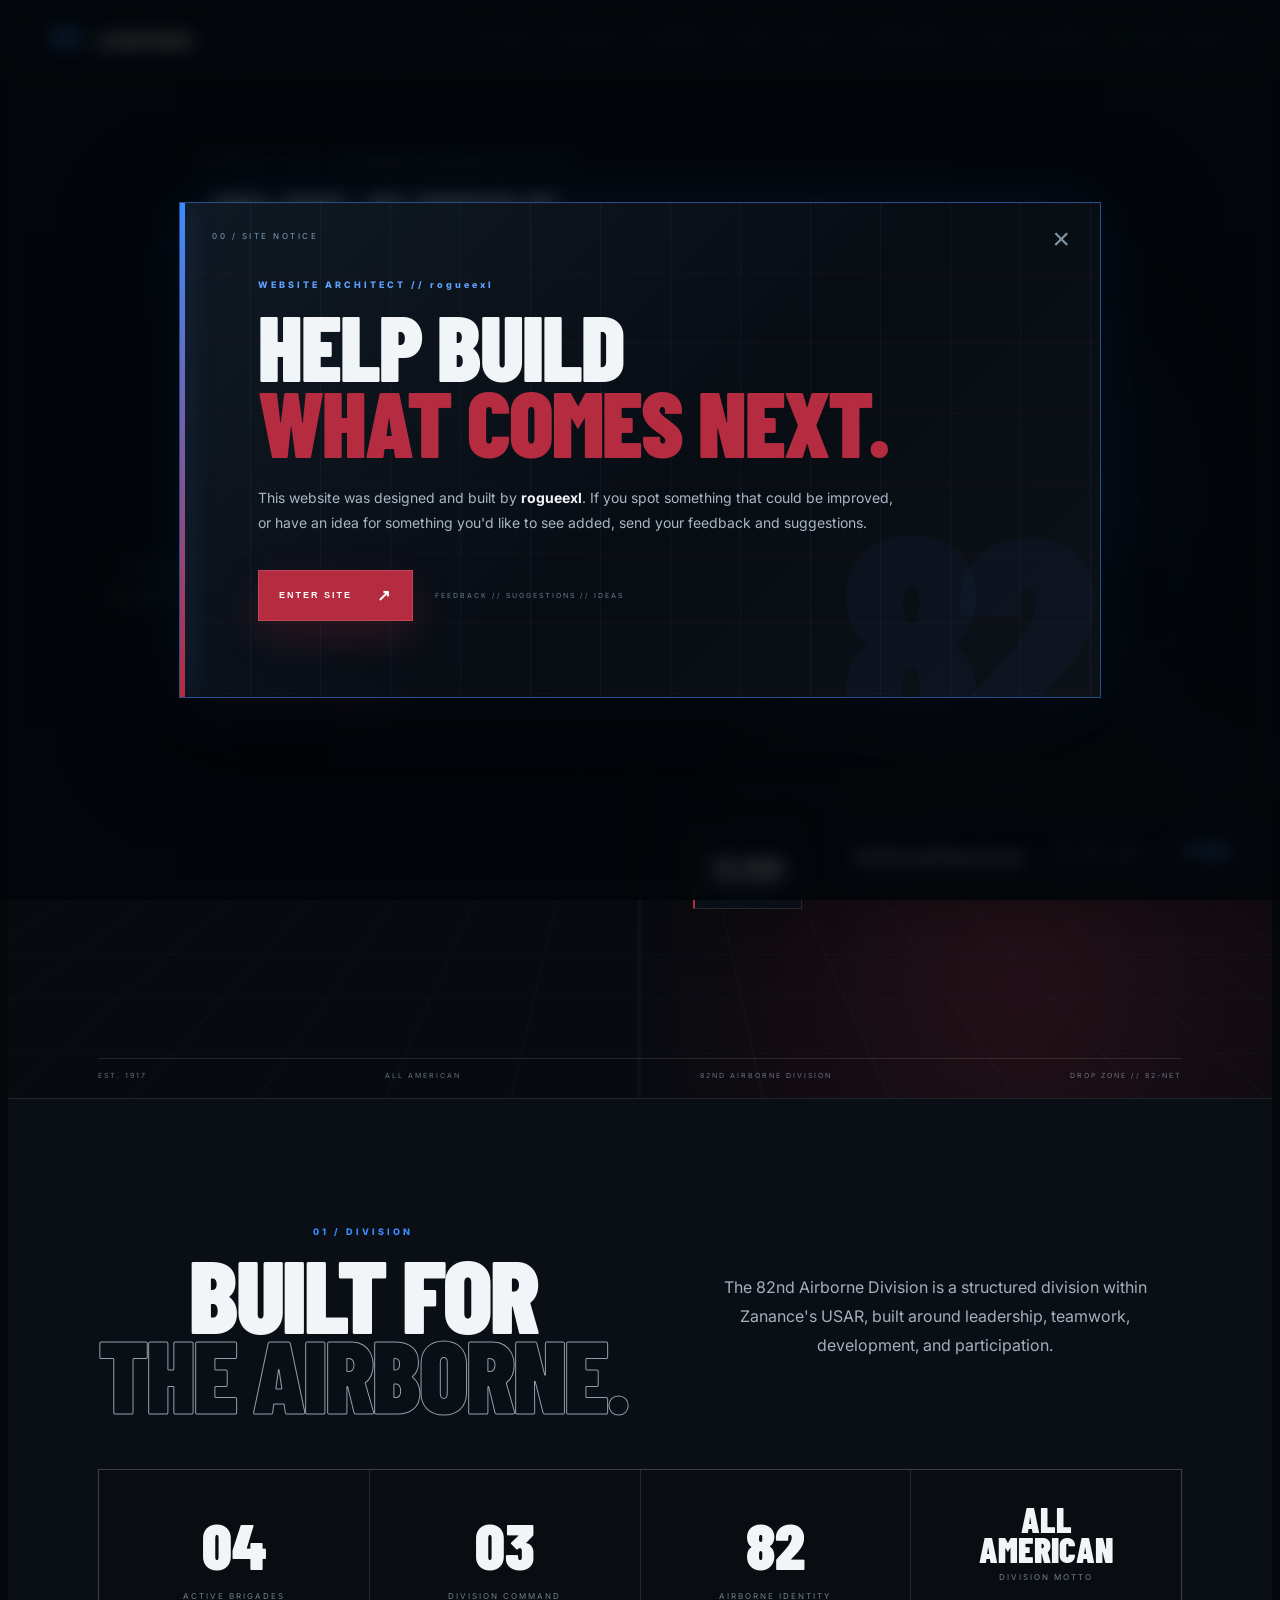
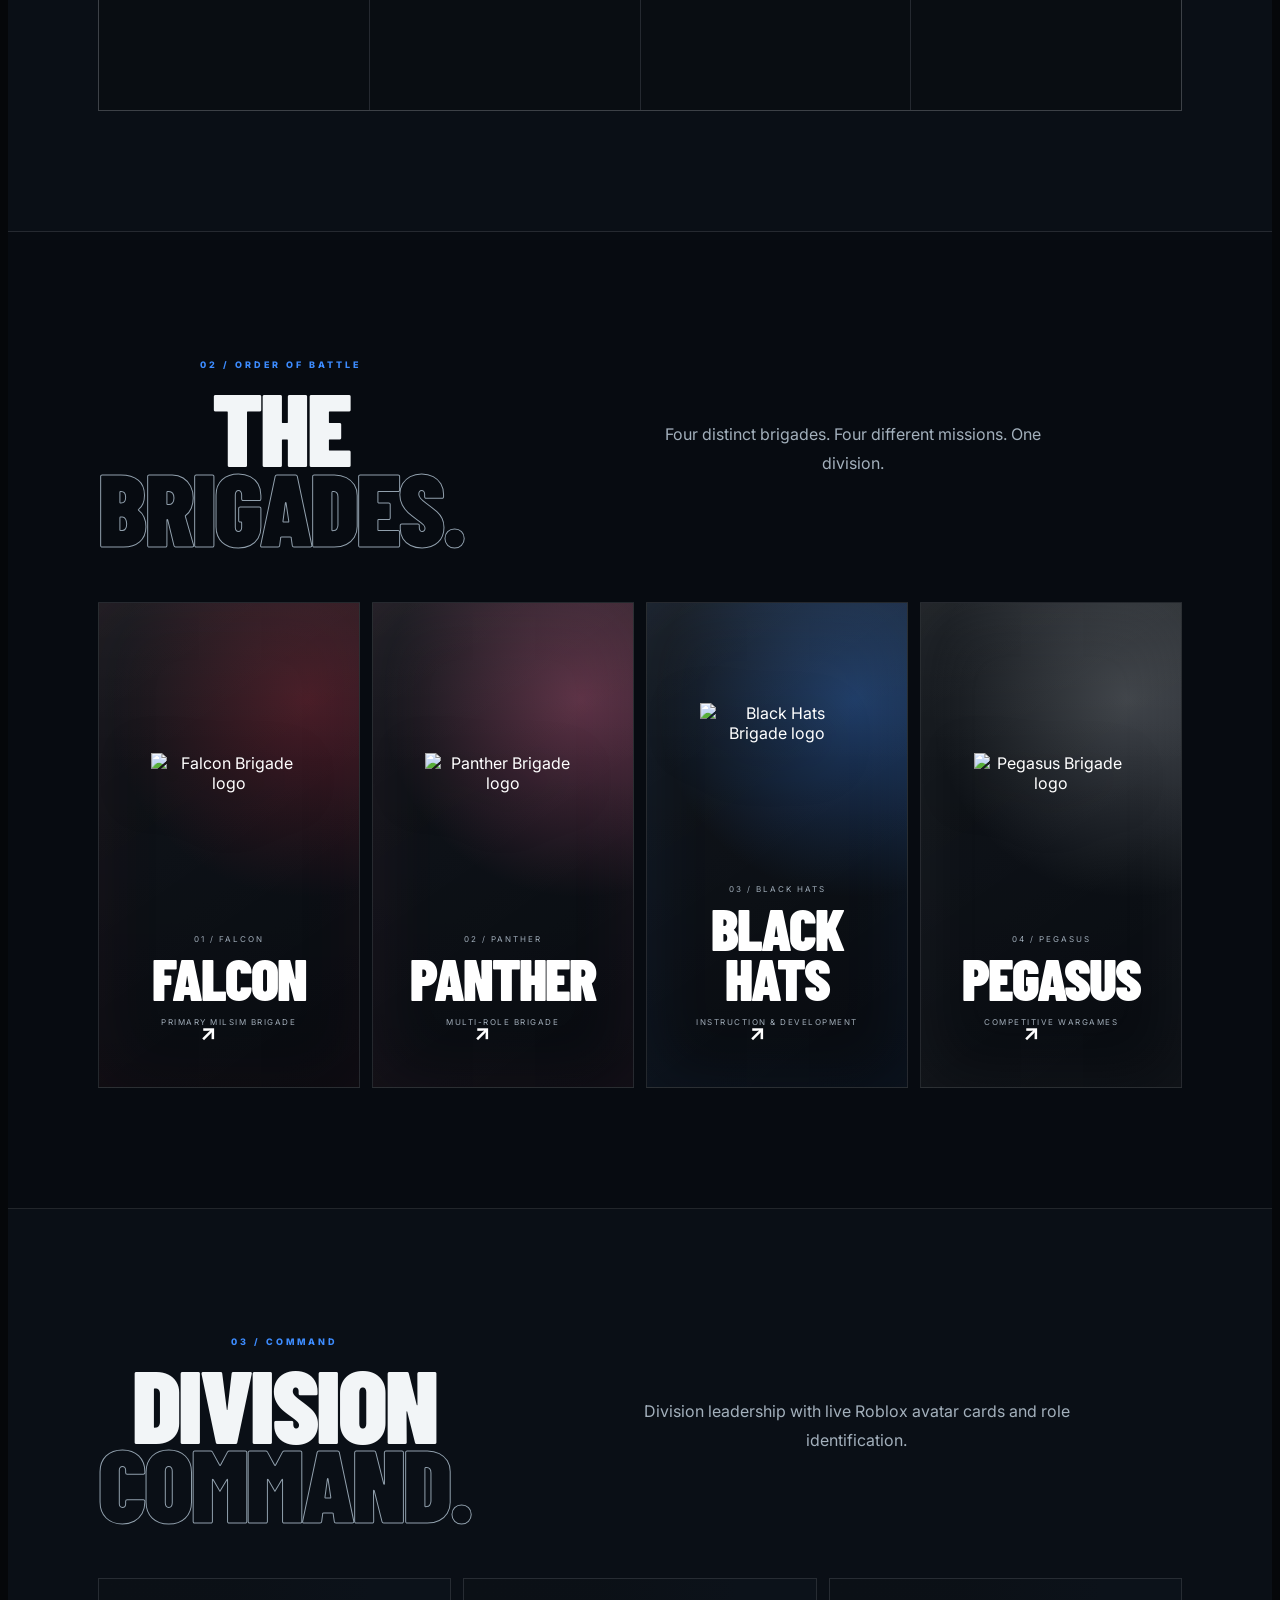
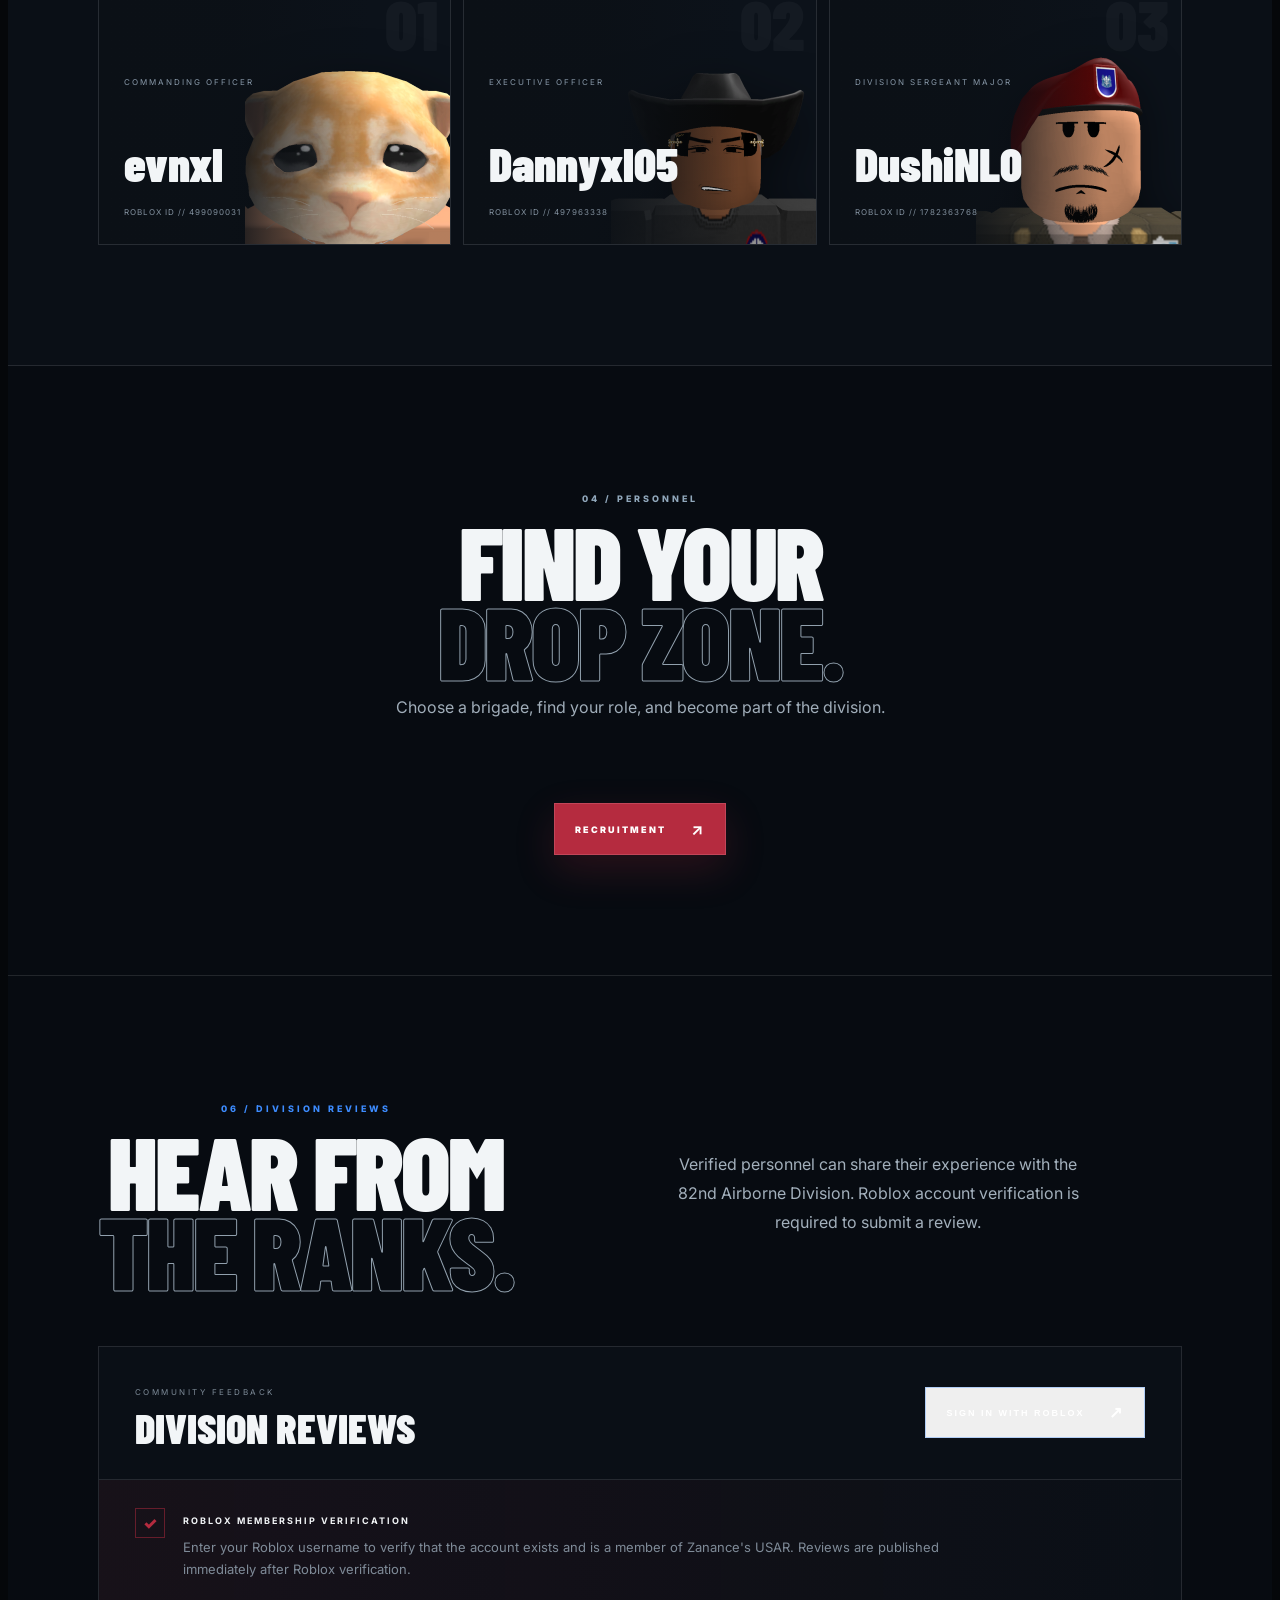
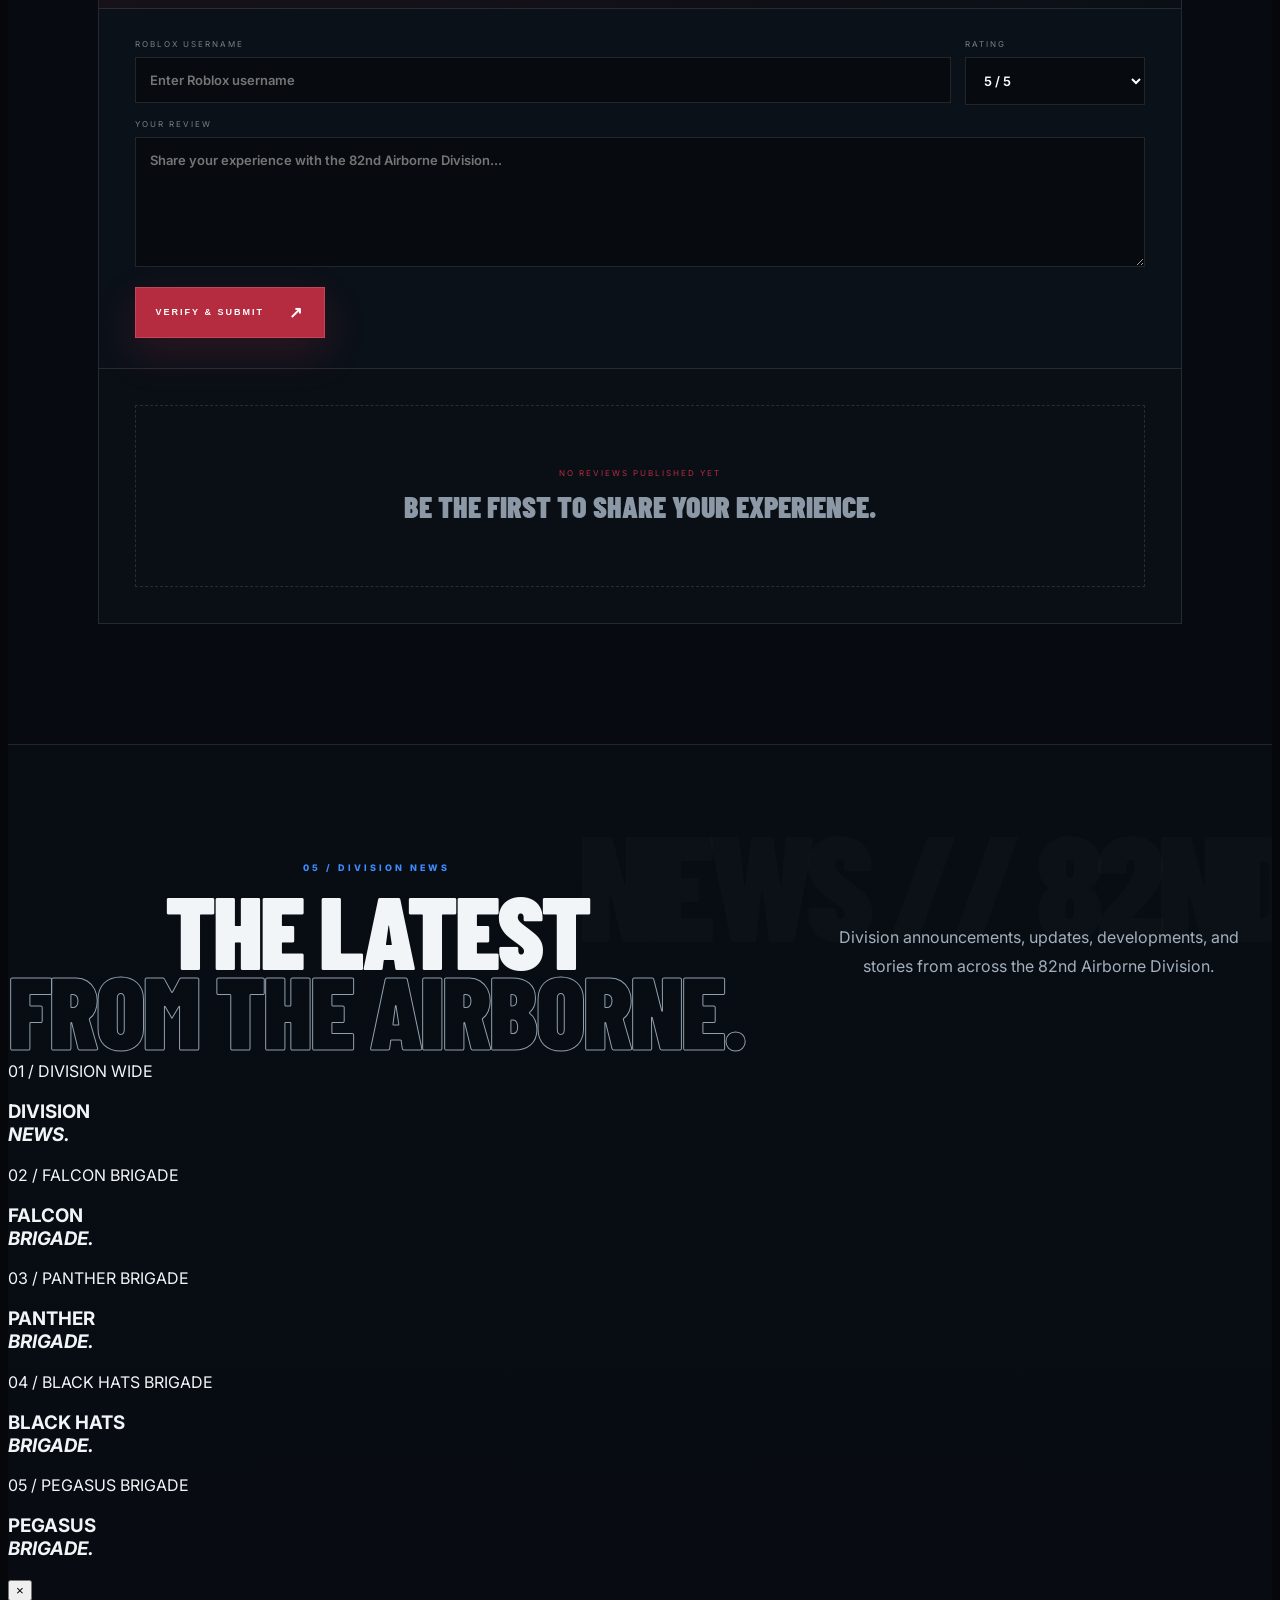
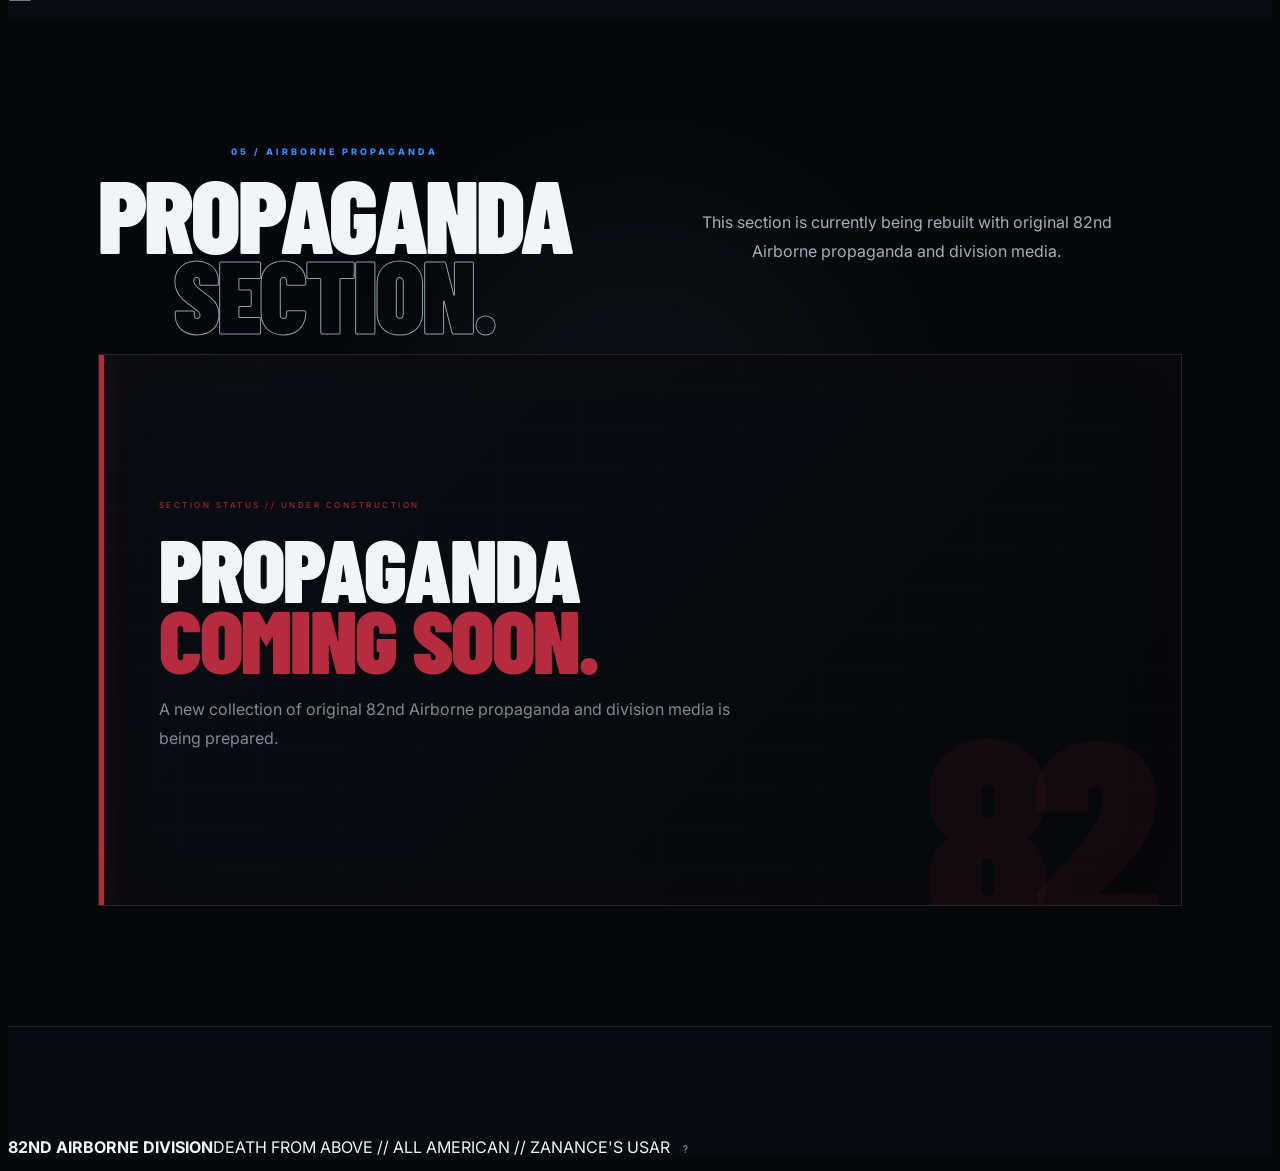
==== index.html @ 5e69b4c7 "Add brigade news sections and full story viewer" ====
<!doctype html>
<html lang="en">
<head>
<meta charset="utf-8"><meta name="viewport" content="width=device-width,initial-scale=1">
<link rel="icon" type="image/svg+xml" href="https://commons.wikimedia.org/wiki/Special:Redirect/file/82_ABD_SSI.svg">
<title>82nd Airborne Division</title>
<link rel="preconnect" href="https://fonts.googleapis.com">
<link href="https://fonts.googleapis.com/css2?family=Barlow+Condensed:wght@400;600;700;800;900&family=Inter:wght@400;600;700;800&display=swap" rel="stylesheet">
<link rel="stylesheet" href="style.css">
</head>
<body><div class="creator-modal" id="creator-modal" aria-hidden="true">
  <div class="creator-modal-backdrop"></div>
  <div class="creator-modal-box" role="dialog" aria-modal="true" aria-labelledby="creator-modal-title">
    <button class="creator-modal-close" id="creator-modal-close" type="button" aria-label="Close">×</button>
    <span class="creator-modal-index">00 / SITE NOTICE</span>
    <div class="creator-modal-mark">82</div>
    <div class="creator-modal-content">
      <span class="creator-modal-kicker">WEBSITE ARCHITECT // rogueexl</span>
      <h2 id="creator-modal-title">HELP BUILD<br><em>WHAT COMES NEXT.</em></h2>
      <p>This website was designed and built by <strong>rogueexl</strong>. If you spot something that could be improved, or have an idea for something you'd like to see added, send your feedback and suggestions.</p>
      <div class="creator-modal-actions">
        <button class="btn red" id="creator-modal-dismiss" type="button">ENTER SITE <b>↗</b></button>
        <span>FEEDBACK // SUGGESTIONS // IDEAS</span>
      </div>
    </div>
  </div>
</div>

<div class="noise"></div><header class="top">
<a class="logo" href="index.html"><span>82</span> AIRBORNE</a>
<nav><a href="#division">DIVISION</a><a href="#brigades">BRIGADES</a><a href="#command">COMMAND</a><a href="#news">NEWS</a><a href="#music">MUSIC</a><a href="#propaganda">PROPAGANDA</a><a href="#recruit">JOIN</a><a href="#reviews">REVIEWS</a></nav>
<div class="top-right"><i></i> USAR / ONLINE</div>
</header>

<main>
<section class="hero">
<div class="hero-left">
<div class="eyebrow">ZANANCE'S USAR // AIRBORNE COMMAND NETWORK</div>
<h1>DEATH<br><em>FROM</em><br>ABOVE</h1>
<p>The 82nd Airborne Division. A structured division built around leadership, development, participation, and the four brigades that make up the command.</p>
<div class="actions"><a class="btn red" href="#brigades">ENTER DIVISION <b>↘</b></a><a class="btn" href="#command">VIEW COMMAND</a></div>
</div>
<div class="hero-right">
<div class="aa">AA</div><img class="insignia" src="https://upload.wikimedia.org/wikipedia/commons/8/8a/82_ABD_SSI.svg" alt="82nd Airborne insignia">
<div class="drop-card"><span>AIRBORNE STATUS</span><strong><i></i> DEPLOYMENT READY</strong><small>82-NET // ALL AMERICAN</small></div>
<div class="alt-card">12,500<br><small>FT / ALTITUDE</small></div><div class="cross"></div>
</div>
<div class="hero-bottom"><span>EST. 1917</span><span>ALL AMERICAN</span><span>82ND AIRBORNE DIVISION</span><span>DROP ZONE // 82-NET</span></div>
</section>

<section id="division" class="division">
<div class="section-head"><div><span class="index">01 / DIVISION</span><h2>BUILT FOR<br><em>THE AIRBORNE.</em></h2></div><p>The 82nd Airborne Division is a structured division within Zanance's USAR, built around leadership, teamwork, development, and participation.</p></div>
<div class="metrics"><article><b>04</b><span>ACTIVE BRIGADES</span></article><article><b>03</b><span>DIVISION COMMAND</span></article><article><b>82</b><span>AIRBORNE IDENTITY</span></article><article class="motto"><b>ALL<br>AMERICAN</b><span>DIVISION MOTTO</span></article></div>
</section>

<section id="brigades" class="brigades">
<div class="section-head"><div><span class="index">02 / ORDER OF BATTLE</span><h2>THE<br><em>BRIGADES.</em></h2></div><p>Four distinct brigades. Four different missions. One division.</p></div>
<div class="brigade-grid">
<a class="b-card falcon" href="brigades/falcon.html"><img class="b-card-logo" src="https://cdn.discordapp.com/emojis/1501751405499650089.webp?size=96" alt="Falcon Brigade logo" loading="lazy"><small>01 / FALCON</small><strong>FALCON</strong><span>PRIMARY MILSIM BRIGADE</span><b>↗</b></a>
<a class="b-card panther" href="brigades/panther.html"><img class="b-card-logo" src="https://cdn.discordapp.com/emojis/932704777089994823.webp?size=96" alt="Panther Brigade logo" loading="lazy"><small>02 / PANTHER</small><strong>PANTHER</strong><span>MULTI-ROLE BRIGADE</span><b>↗</b></a>
<a class="b-card blackhats" href="brigades/black-hats.html"><img class="b-card-logo" src="https://cdn.discordapp.com/emojis/1497064861299904553.webp?size=96" alt="Black Hats Brigade logo" loading="lazy"><small>03 / BLACK HATS</small><strong>BLACK<br>HATS</strong><span>INSTRUCTION & DEVELOPMENT</span><b>↗</b></a>
<a class="b-card pegasus" href="brigades/pegasus.html"><img class="b-card-logo" src="https://cdn.discordapp.com/emojis/1546330430062727299.webp?size=96" alt="Pegasus Brigade logo" loading="lazy"><small>04 / PEGASUS</small><strong>PEGASUS</strong><span>COMPETITIVE WARGAMES</span><b>↗</b></a>
</div>
</section>

<section id="command" class="command">
<div class="section-head"><div><span class="index">03 / COMMAND</span><h2>DIVISION<br><em>COMMAND.</em></h2></div><p>Division leadership with live Roblox avatar cards and role identification.</p></div>
<div class="command-grid">
<article class="leader"><img src="images/avatars/evnxl.png" alt="evnxl avatar" loading="lazy"><div class="leader-info"><small>COMMANDING OFFICER</small><h3>evnxl</h3><span>ROBLOX ID // 499090031</span></div><div class="num">01</div></article><article class="leader"><img src="images/avatars/Dannyxl05.png" alt="Dannyxl05 avatar" loading="lazy"><div class="leader-info"><small>EXECUTIVE OFFICER</small><h3>Dannyxl05</h3><span>ROBLOX ID // 497963338</span></div><div class="num">02</div></article><article class="leader"><img src="images/avatars/DushiNL0.png" alt="DushiNL0 avatar" loading="lazy"><div class="leader-info"><small>DIVISION SERGEANT MAJOR</small><h3>DushiNL0</h3><span>ROBLOX ID // 1782363768</span></div><div class="num">03</div></article>
</div>
</section>

<section id="recruit" class="join"><div><span class="index">04 / PERSONNEL</span><h2>FIND YOUR<br><em>DROP ZONE.</em></h2><p>Choose a brigade, find your role, and become part of the division.</p></div><a class="btn red" href="#">RECRUITMENT <b>↗</b></a></section>




<section id="reviews" class="reviews">
<div class="section-head"><div><span class="index">06 / DIVISION REVIEWS</span><h2>HEAR FROM<br><em>THE RANKS.</em></h2></div><p>Verified personnel can share their experience with the 82nd Airborne Division. Roblox account verification is required to submit a review.</p></div>
<div class="reviews-panel">
<div class="reviews-top"><div><span class="review-kicker">COMMUNITY FEEDBACK</span><h3>DIVISION REVIEWS</h3></div><button class="btn review-login" type="button">SIGN IN WITH ROBLOX <b>↗</b></button></div>
<div class="review-notice"><span class="review-mark">✓</span><div><strong>ROBLOX MEMBERSHIP VERIFICATION</strong><p>Enter your Roblox username to verify that the account exists and is a member of Zanance's USAR. Reviews are published immediately after Roblox verification.</p></div></div>
<div class="review-form" id="review-form">
  <div class="review-fields">
    <label><span>ROBLOX USERNAME</span><input id="roblox-username" type="text" maxlength="50" autocomplete="off" placeholder="Enter Roblox username"></label>
    <label><span>RATING</span><select id="review-rating"><option value="5">5 / 5</option><option value="4">4 / 5</option><option value="3">3 / 5</option><option value="2">2 / 5</option><option value="1">1 / 5</option></select></label>
  </div>
  <label class="review-message"><span>YOUR REVIEW</span><textarea id="review-text" maxlength="1000" placeholder="Share your experience with the 82nd Airborne Division..."></textarea></label>
  <div class="review-actions"><button class="btn red" id="verify-review" type="button">VERIFY & SUBMIT <b>↗</b></button><span id="review-status" role="status"></span></div>
</div>
<div class="review-list">
<article class="review-empty"><span>NO REVIEWS PUBLISHED YET</span><strong>BE THE FIRST TO SHARE YOUR EXPERIENCE.</strong></article>
</div>
</div>
</section>

<section id="news" class="news">
<div class="section-head">
  <div><span class="index">05 / DIVISION NEWS</span><h2>THE LATEST<br><em>FROM THE AIRBORNE.</em></h2></div>
  <p>Division announcements, updates, developments, and stories from across the 82nd Airborne Division.</p>
</div>
<div id="news-list" class="news-sections"><section class="news-section" data-section="division"><div class="news-section-head"><span class="news-section-index">01 / DIVISION WIDE</span><h3>DIVISION<br><em>NEWS.</em></h3></div><div class="news-section-grid" id="news-division"></div></section><section class="news-section" data-section="falcon"><div class="news-section-head"><span class="news-section-index">02 / FALCON BRIGADE</span><h3>FALCON<br><em>BRIGADE.</em></h3></div><div class="news-section-grid" id="news-falcon"></div></section><section class="news-section" data-section="panther"><div class="news-section-head"><span class="news-section-index">03 / PANTHER BRIGADE</span><h3>PANTHER<br><em>BRIGADE.</em></h3></div><div class="news-section-grid" id="news-panther"></div></section><section class="news-section" data-section="black-hats"><div class="news-section-head"><span class="news-section-index">04 / BLACK HATS BRIGADE</span><h3>BLACK HATS<br><em>BRIGADE.</em></h3></div><div class="news-section-grid" id="news-black-hats"></div></section><section class="news-section" data-section="pegasus"><div class="news-section-head"><span class="news-section-index">05 / PEGASUS BRIGADE</span><h3>PEGASUS<br><em>BRIGADE.</em></h3></div><div class="news-section-grid" id="news-pegasus"></div></section></div>
<div class="news-article-modal" id="news-article-modal" aria-hidden="true"><div class="news-article-backdrop" data-close-news></div><article class="news-article-box"><button class="news-article-close" type="button" data-close-news aria-label="Close">×</button><div class="news-article-meta"><span id="article-category"></span><time id="article-date"></time></div><h3 id="article-title"></h3><p class="news-article-summary" id="article-summary"></p><div class="news-article-body" id="article-body"></div></article></div>
<section id="propaganda" class="propaganda">
<div class="archive-head"><div><span class="index">05 / AIRBORNE PROPAGANDA</span><h2>PROPAGANDA<br><em>SECTION.</em></h2></div><p>This section is currently being rebuilt with original 82nd Airborne propaganda and division media.</p></div>
<div class="propaganda-build">
<div class="build-mark">82</div>
<div class="build-copy">
<span>SECTION STATUS // UNDER CONSTRUCTION</span>
<h3>PROPAGANDA<br><em>COMING SOON.</em></h3>
<p>A new collection of original 82nd Airborne propaganda and division media is being prepared.</p>
</div>
<div class="build-line"></div>
</div>
</section>
</main>
<footer><strong>82ND AIRBORNE DIVISION</strong><span>DEATH FROM ABOVE // ALL AMERICAN // ZANANCE'S USAR</span><button class="site-easter-egg" type="button" aria-label="Website creator">?</button><span class="creator-easter-egg">SITE ARCHITECT // <b>rogueexl</b></span></footer>
<script>
document.querySelectorAll('.poster').forEach((p,i)=>p.style.setProperty('--d', (i*1.3)+'s'));
const SUPABASE_URL = 'https://ypmflmivzjptkitqdowj.supabase.co';
const SUPABASE_KEY = 'sb_publishable_7u7ow0A7-YbvgLOc_r8StQ_MENpi4uj';
const REVIEW_FUNCTION_URL = SUPABASE_URL + '/functions/v1/verify-review';

const reviewButton = document.getElementById('verify-review');
const reviewStatus = document.getElementById('review-status');
const reviewList = document.querySelector('.review-list');

function setReviewStatus(message, good=false){
  reviewStatus.textContent = message;
  reviewStatus.className = good ? 'good' : '';
}


async function loadNews(){
  const sectionMap={division:'news-division',falcon:'news-falcon',panther:'news-panther','black-hats':'news-black-hats',pegasus:'news-pegasus'};
  const list=document.getElementById('news-list');
  if(!list)return;
  try{
    const res=await fetch(SUPABASE_URL+'/rest/v1/news?select=id,title,category,summary,body,created_at&published=eq.true&order=created_at.desc&limit=100',{headers:{apikey:SUPABASE_KEY,Authorization:'Bearer '+SUPABASE_KEY}});
    if(!res.ok)throw new Error();
    const rows=await res.json();
    const esc=v=>String(v||'').replace(/[&<>"]/g,ch=>({'&':'&amp;','<':'&lt;','>':'&gt;','"':'&quot;'}[ch]));
    const date=v=>new Date(v).toLocaleDateString('en-US',{day:'2-digit',month:'short',year:'numeric'}).toUpperCase();
    Object.values(sectionMap).forEach(id=>{document.getElementById(id).innerHTML='';});
    rows.forEach((r)=>{
      const raw=String(r.category||'').toLowerCase();
      const section=raw.includes('falcon')?'falcon':raw.includes('panther')?'panther':raw.includes('black hats')||raw.includes('black-hats')?'black-hats':raw.includes('pegasus')?'pegasus':'division';
      const target=document.getElementById(sectionMap[section]);
      if(!target)return;
      const card=document.createElement('article');
      card.className='news-card';
      card.dataset.id=r.id;
      card.innerHTML='<div class="news-meta"><span>'+esc(r.category||'DIVISION NEWS')+'</span><time>'+date(r.created_at)+'</time></div><h4>'+esc(r.title).replace(/\\n/g,'<br>')+'</h4><p>'+esc(r.summary)+'</p><span class="news-read">READ STORY <b>↗</b></span>';
      card.addEventListener('click',()=>openNewsArticle(r));
      target.appendChild(card);
    });
    Object.entries(sectionMap).forEach(([key,id])=>{
      const grid=document.getElementById(id);
      if(!grid.children.length)grid.innerHTML='<div class="news-empty">NO STORIES PUBLISHED IN THIS SECTION YET.</div>';
    });
  }catch(e){console.warn('News could not load',e);}
}

function openNewsArticle(r){
  document.getElementById('article-category').textContent=r.category||'DIVISION NEWS';
  document.getElementById('article-date').textContent=new Date(r.created_at).toLocaleDateString('en-US',{day:'2-digit',month:'long',year:'numeric'}).toUpperCase();
  document.getElementById('article-title').textContent=r.title||'';
  document.getElementById('article-summary').textContent=r.summary||'';
  document.getElementById('article-body').textContent=r.body||r.summary||'';
  const modal=document.getElementById('news-article-modal');
  modal.classList.add('is-open');modal.setAttribute('aria-hidden','false');document.body.classList.add('news-modal-open');
}
function closeNewsArticle(){
  const modal=document.getElementById('news-article-modal');
  modal.classList.remove('is-open');modal.setAttribute('aria-hidden','true');document.body.classList.remove('news-modal-open');
}
document.querySelectorAll('[data-close-news]').forEach(el=>el.addEventListener('click',closeNewsArticle));
document.addEventListener('keydown',e=>{if(e.key==='Escape')closeNewsArticle();});

async function loadReviews(){
  try{
    const res = await fetch(SUPABASE_URL+'/rest/v1/reviews?select=roblox_username,rating,review_text,roblox_user_id,created_at&status=eq.approved&order=created_at.desc', {
      headers:{apikey:SUPABASE_KEY,Authorization:'Bearer '+SUPABASE_KEY}
    });
    if(!res.ok) throw new Error();
    const reviews = await res.json();
    if(!reviews.length) return;

    reviewList.innerHTML = reviews.map(r => {
      const stars = '★'.repeat(Number(r.rating))+'☆'.repeat(5-Number(r.rating));
      const safeName = String(r.roblox_username).replace(/[&<>"]/g,c=>({'&':'&amp;','<':'&lt;','>':'&gt;','"':'&quot;'}[c]));
      const safeText = String(r.review_text).replace(/[&<>"]/g,c=>({'&':'&amp;','<':'&lt;','>':'&gt;','"':'&quot;'}[c]));
      const userId = encodeURIComponent(String(r.roblox_user_id || ''));
      const avatar = userId ? REVIEW_FUNCTION_URL+'?userId='+userId : '';
      const avatarMarkup = avatar ? '<img class="review-avatar" src="'+avatar+'" alt="'+safeName+' Roblox avatar" loading="lazy" onerror="this.style.display=\'none\'">' : '';
      return '<article class="review-card"><div class="review-card-main">'+avatarMarkup+'<div class="review-copy"><div><span class="review-user">@'+safeName+'</span><span class="review-stars">'+stars+'</span></div><p>'+safeText+'</p></div></div></article>';
    }).join('');
  }catch(e){}
}

reviewButton.addEventListener('click', async ()=>{
  const username = document.getElementById('roblox-username').value.trim();
  const rating = Number(document.getElementById('review-rating').value);
  const text = document.getElementById('review-text').value.trim();

  if(!username){ setReviewStatus('Enter your Roblox username.'); return; }
  if(text.length < 10){ setReviewStatus('Your review must be at least 10 characters.'); return; }

  reviewButton.disabled = true;
  setReviewStatus('VERIFYING ROBLOX ACCOUNT...');

  try{
    const res = await fetch(REVIEW_FUNCTION_URL, {
      method:'POST',
      headers:{
        apikey:SUPABASE_KEY,
        'Content-Type':'application/json'
      },
      body:JSON.stringify({
        username,
        rating,
        review_text:text
      })
    });

    const data = await res.json().catch(()=>({}));

    if(!res.ok){
      throw new Error(data.error || 'Review verification failed.');
    }

    setReviewStatus('REVIEW SUBMITTED — NOW PUBLISHED.', true);
    document.getElementById('review-text').value='';
  }catch(e){
    setReviewStatus(e.message || 'Verification failed.');
  }finally{
    reviewButton.disabled = false;
  }
});

loadNews();
loadReviews();
</script>
<script>
(() => {
  const modal = document.getElementById('creator-modal');
  const close = () => {
    modal.classList.remove('is-open');
    modal.setAttribute('aria-hidden','true');
    document.body.classList.remove('modal-open');
    sessionStorage.setItem('creatorNoticeSeen','1');
  };
  if(!sessionStorage.getItem('creatorNoticeSeen')){
    requestAnimationFrame(() => {
      modal.classList.add('is-open');
      modal.setAttribute('aria-hidden','false');
      document.body.classList.add('modal-open');
    });
  }
  document.getElementById('creator-modal-close').addEventListener('click',close);
  document.getElementById('creator-modal-dismiss').addEventListener('click',close);
  modal.querySelector('.creator-modal-backdrop').addEventListener('click',close);
  document.addEventListener('keydown',e => { if(e.key === 'Escape' && modal.classList.contains('is-open')) close(); });
})();
</script>
<script>document.querySelectorAll(".music-track").forEach(track=>track.addEventListener("click",()=>{document.querySelectorAll(".music-track").forEach(t=>t.classList.remove("active"));track.classList.add("active");document.getElementById("music-frame").src="https://www.youtube-nocookie.com/embed/GIN16wveer8?autoplay=1&rel=0&modestbranding=1";}));</script><div class="mini-radio" id="mini-radio" aria-label="Airborne Radio music player">
<div class="mini-radio-title"><span>82ND RADIO</span><b id="mini-track-name">The Stars and Stripes Forever</b></div>
<div class="mini-radio-controls">
<button id="mini-prev" type="button" aria-label="Previous track">◀</button>
<button id="mini-play" type="button" aria-label="Play or pause">▶</button>
<button id="mini-next" type="button" aria-label="Next track">▶</button>
</div>
<div class="mini-radio-volume"><span>VOL</span><input id="mini-volume" type="range" min="0" max="1" step="0.01" value="0.65" aria-label="Volume"></div>
</div>
<audio id="mini-audio" preload="metadata"></audio>
<script>
const miniTracks=[
["The Stars and Stripes Forever","https://commons.wikimedia.org/wiki/Special:Redirect/file/The_Stars_and_Stripes_Forever_-_U.S._Army_Band.ogg"],
["The Thunderer","https://commons.wikimedia.org/wiki/Special:Redirect/file/The_Thunderer_-_U.S._Army_Band.ogg"],
["National Emblem March","https://commons.wikimedia.org/wiki/Special:Redirect/file/National_Emblem_-_U.S._Army_Band.ogg"],
["The Invincible Eagle","https://commons.wikimedia.org/wiki/Special:Redirect/file/The_Invincible_Eagle_-_U.S._Army_Band.ogg"],
["Washington Post March","https://commons.wikimedia.org/wiki/Special:Redirect/file/Washington_Post_March_-_U.S._Army_Band.ogg"]
];

let miniIndex=0;
const miniAudio=document.getElementById("mini-audio");
const miniName=document.getElementById("mini-track-name");
const miniPlay=document.getElementById("mini-play");
const miniVolume=document.getElementById("mini-volume");

function miniLoad(i,autoplay=false){
  miniIndex=(i+miniTracks.length)%miniTracks.length;
  const track=miniTracks[miniIndex];
  miniName.textContent=track[0];
  miniAudio.src=track[1];
  miniAudio.volume=Number(miniVolume.value);
  miniPlay.textContent="▶";
  if(autoplay){
    miniAudio.play().catch(()=>{});
  }
}

document.getElementById("mini-prev").addEventListener("click",()=>{
  miniLoad(miniIndex-1,true);
});

document.getElementById("mini-next").addEventListener("click",()=>{
  miniLoad(miniIndex+1,true);
});

miniPlay.addEventListener("click",async()=>{
  if(miniAudio.paused){
    try{await miniAudio.play();}catch(e){}
  }else{
    miniAudio.pause();
  }
});

miniVolume.addEventListener("input",()=>{
  miniAudio.volume=Number(miniVolume.value);
});

miniAudio.addEventListener("play",()=>{
  miniPlay.textContent="❚❚";
});

miniAudio.addEventListener("pause",()=>{
  miniPlay.textContent="▶";
});

miniAudio.addEventListener("ended",()=>{
  miniLoad(miniIndex+1,true);
});

miniAudio.addEventListener("error",()=>{
  miniPlay.textContent="▶";
});

miniLoad(0,false);
</script></body></html>
---- style.css ----
:root{--bg:#05070a;--panel:#0b1016;--white:#f2f5f7;--muted:#81909f;--line:rgba(255,255,255,.11);--red:#b52b3f;--blue:#3d8cff;--blue-dark:#174b9c;--cursor:url("[data-uri]") 12 12, auto;background:var(--bg);color:var(--white);font-family:Inter,Arial,sans-serif;overflow-x:hidden;cursor:var(--cursor)}a,button{cursor:var(--cursor)}.noise{position:fixed;inset:0;pointer-events:none;z-index:100;opacity:.025;background-image:url("data:image/svg+xml,%3Csvg xmlns='http://www.w3.org/2000/svg' width='160' height='160'%3E%3Cfilter id='n'%3E%3CfeTurbulence baseFrequency='.8' numOctaves='3'/%3E%3C/filter%3E%3Crect width='100%25' height='100%25' filter='url(%23n)'/%3E%3C/svg%3E")}.top{height:72px;position:fixed;top:0;left:0;right:0;z-index:90;display:flex;align-items:center;padding:0 4vw;background:rgba(5,7,10,.72);backdrop-filter:blur(20px);border-bottom:1px solid var(--line)}.logo{font:900 22px 'Barlow Condensed';letter-spacing:2px;color:#fff;text-decoration:none;margin-right:auto}.logo span{color:var(--blue);font-size:32px;margin-right:7px}.top nav{display:flex;gap:26px}.top nav a,.top-right{font-size:9px;font-weight:800;letter-spacing:2px;color:#8996a3;text-decoration:none}.top nav a:hover{color:#fff}.top-right{margin-left:28px}.top-right i{display:inline-block;width:5px;height:5px;background:#50df88;border-radius:50%;box-shadow:0 0 10px #50df88;margin-right:7px}.hero{min-height:100vh;padding:145px max(7vw,calc((100vw - 1500px)/2)) 45px;display:grid;grid-template-columns:1.05fr .95fr;position:relative;overflow:hidden;border-bottom:1px solid var(--line);background:radial-gradient(circle at 75% 45%,rgba(54,104,160,.2),transparent 25%),radial-gradient(circle at 80% 90%,rgba(181,43,63,.12),transparent 25%)}.hero:before{content:"";position:absolute;inset:0;background:linear-gradient(90deg,transparent 49.9%,rgba(255,255,255,.04) 50%,transparent 50.1%),linear-gradient(rgba(77,163,255,.035) 1px,transparent 1px),linear-gradient(90deg,rgba(77,163,255,.035) 1px,transparent 1px);background-size:100% 100%,80px 80px,80px 80px;transform:perspective(800px) rotateX(55deg) scale(1.8) translateY(25%);transform-origin:center bottom}.hero-left,.hero-right{position:relative;z-index:2}.eyebrow,.index{font-size:9px;letter-spacing:3px;font-weight:800;color:#6f7d8b}.hero h1{font:900 clamp(90px,12vw,185px)/.72 'Barlow Condensed';letter-spacing:-5px;margin:24px 0 35px}.hero h1 em,.section-head h2 em,.join h2 em,.archive-head h2 em{font-style:normal;color:transparent;-webkit-text-stroke:1px #91a0ad}.hero p{max-width:580px;color:#9ba7b3;line-height:1.8;font-size:15px}.actions{display:flex;gap:10px;margin-top:35px;flex-wrap:wrap}.btn{display:inline-flex;gap:25px;align-items:center;padding:15px 20px;color:#fff;text-decoration:none;border:1px solid var(--line);font-size:9px;font-weight:900;letter-spacing:2px;transition:.3s}.btn:hover{transform:translateY(-4px);border-color:#fff}.btn.red{background:var(--red);border-color:#c24659;box-shadow:0 15px 40px rgba(181,43,63,.2)}.btn.red:hover{background:#c24659;box-shadow:0 15px 45px rgba(181,43,63,.28)}.btn.blue{background:var(--blue-dark);border-color:var(--blue);box-shadow:0 15px 40px rgba(61,140,255,.18)}.btn.blue:hover{background:var(--blue);box-shadow:0 15px 45px rgba(61,140,255,.28)}.btn b{font-size:16px}.hero-right{min-height:570px}.aa{position:absolute;right:10%;top:8%;font:900 330px/1 'Barlow Condensed';color:rgba(255,255,255,.025);letter-spacing:-25px}.insignia{position:absolute;width:min(390px,65%);height:430px;object-fit:contain;right:8%;top:5%;opacity:.13;filter:drop-shadow(0 0 35px rgba(77,163,255,.4));animation:float 7s ease-in-out infinite}.drop-card,.alt-card{position:absolute;background:rgba(7,11,16,.8);border:1px solid var(--line);backdrop-filter:blur(12px);padding:15px 17px;box-shadow:0 20px 50px rgba(0,0,0,.25)}.drop-card{right:0;top:45%;min-width:220px}.drop-card span,.drop-card small,.alt-card small{display:block;font-size:7px;letter-spacing:2px;color:#6d7b89}.drop-card strong{display:block;font:800 17px 'Barlow Condensed';margin:7px 0}.drop-card i{display:inline-block;width:6px;height:6px;border-radius:50%;background:#4ee18a;box-shadow:0 0 10px #4ee18a;margin-right:7px}.alt-card{left:5%;bottom:16%;font:900 30px 'Barlow Condensed';border-left:2px solid var(--red)}.cross{position:absolute;right:17%;bottom:18%;width:40px;height:40px;border:1px solid rgba(255,255,255,.18);border-radius:50%}.cross:before,.cross:after{content:"";position:absolute;background:rgba(255,255,255,.25)}.cross:before{width:60px;height:1px;left:-11px;top:19px}.cross:after{height:60px;width:1px;top:-11px;left:19px}.hero-bottom{position:absolute;z-index:3;bottom:18px;left:max(7vw,calc((100vw - 1500px)/2));right:max(7vw,calc((100vw - 1500px)/2));display:flex;justify-content:space-between;border-top:1px solid var(--line);padding-top:12px;font-size:7px;letter-spacing:2px;color:#657381}.division,.brigades,.command,.join,.propaganda{padding:120px max(7vw,calc((100vw - 1500px)/2));border-bottom:1px solid var(--line)}.division,.command{background:#080c11}.section-head,.archive-head{display:flex;justify-content:space-between;gap:60px;align-items:flex-end;margin-bottom:55px}.section-head h2,.join h2,.archive-head h2{font:900 clamp(60px,8vw,110px)/.78 'Barlow Condensed';letter-spacing:-3px;margin:15px 0 0}.section-head>p,.archive-head>p{max-width:440px;color:#8d99a6;line-height:1.8;margin:0}.metrics{display:grid;grid-template-columns:repeat(4,1fr);gap:1px;background:var(--line);border:1px solid var(--line)}.metrics article{background:#090d12;padding:35px;min-height:170px}.metrics b{display:block;font:900 65px 'Barlow Condensed'}.metrics span{font-size:8px;letter-spacing:2px;color:#71808e}.metrics .motto b{font-size:35px;line-height:.85}.brigade-grid{display:grid;grid-template-columns:1.25fr .75fr .75fr 1.25fr;gap:12px}.b-card{min-height:430px;background:linear-gradient(145deg,rgba(255,255,255,.025),rgba(255,255,255,0));padding:24px;position:relative;overflow:hidden;color:#fff;text-decoration:none;border:1px solid var(--line);display:flex;flex-direction:column;justify-content:flex-end;transition:.45s}.b-card:before{content:"";position:absolute;inset:0;background:radial-gradient(circle at 80% 20%,var(--c),transparent 45%);opacity:.28;transition:.4s}.b-card:hover{transform:translateY(-10px);border-color:var(--c);box-shadow:0 25px 60px rgba(0,0,0,.4)}.b-card:hover:before{opacity:.5}.b-card small,.b-card span,.b-card strong,.b-card b{position:relative;z-index:1}.b-card small{font-size:8px;letter-spacing:2px;color:#8996a3;margin-bottom:auto}.b-card strong{font:900 60px/.8 'Barlow Condensed';letter-spacing:-2px}.b-card span{font-size:8px;letter-spacing:1.5px;color:#8c98a5;margin-top:14px}.b-card>b{position:absolute;right:20px;bottom:18px;font-size:22px}.falcon{--c:#b52b3f}.panther{--c:#f06a9a}.blackhats{--c:#3d8cff}.pegasus{--c:#cfd4da}.command-grid{display:grid;grid-template-columns:repeat(3,1fr);gap:12px}.leader{min-height:265px;padding:0;background:#0b1016;border:1px solid var(--line);position:relative;overflow:hidden;transition:.35s;display:flex;align-items:flex-end}.leader:hover{transform:translateY(-8px);border-color:#4da3ff}.leader img{position:absolute;right:-5px;bottom:-12px;width:210px;height:210px;object-fit:contain;filter:drop-shadow(0 15px 25px rgba(0,0,0,.5));transition:.45s}.leader:hover img{transform:scale(1.06) translateY(-5px)}.leader:after{content:"";position:absolute;inset:0;background:linear-gradient(90deg,#0b1016 0%,rgba(11,16,22,.9) 38%,transparent 78%);pointer-events:none}.leader-info{position:relative;z-index:2;padding:25px}.leader-info small{font-size:8px;letter-spacing:2px;color:#71808e}.leader-info h3{font:900 48px 'Barlow Condensed';margin:45px 0 7px}.leader-info span{font-size:8px;color:#687582;letter-spacing:1px}.leader .num{font:900 70px 'Barlow Condensed';color:rgba(255,255,255,.035);position:absolute;right:12px;top:2px;z-index:1}.join{display:flex;align-items:center;justify-content:space-between;gap:40px;background:radial-gradient(circle at 80%,rgba(181,43,63,.16),transparent 35%),#080c11}.join p{color:#8c98a5}.join .btn{margin-top:30px}.propaganda{position:relative;overflow:hidden;background:radial-gradient(circle at 50% 40%,rgba(70,90,115,.12),transparent 35%),#05070a}.archive-head{margin-bottom:20px}.prop-wall{position:relative;min-height:520px;display:flex;align-items:center;justify-content:center;gap:28px;padding:55px 0}.poster{width:220px;height:330px;background:#10151b;border:1px solid rgba(255,255,255,.14);padding:10px;color:#fff;text-decoration:none;position:relative;box-shadow:0 30px 60px rgba(0,0,0,.5);transition:.5s;animation:posterFloat 6s ease-in-out infinite;animation-delay:var(--d)}.poster img{width:100%;height:250px;object-fit:cover;filter:grayscale(1) contrast(1.15);display:block}.poster:after{content:"";position:absolute;inset:10px;box-shadow:inset 0 0 0 1px rgba(255,255,255,.08);pointer-events:none}.poster span{display:block;font:900 16px 'Barlow Condensed';letter-spacing:2px;margin-top:14px}.poster b{display:block;font-size:7px;letter-spacing:2px;color:#7c8996;margin-top:6px}.poster:hover{transform:translateY(-22px) rotate(0deg) scale(1.08);z-index:5;border-color:#fff;box-shadow:0 35px 90px rgba(0,0,0,.7)}.p1{transform:rotate(-7deg);margin-right:-15px}.p2{transform:rotate(4deg);margin-top:45px}.p3{transform:rotate(-3deg);margin-top:-35px}.p4{transform:rotate(7deg);margin-left:-15px}.archive-note{text-align:center;font-size:7px;letter-spacing:2px;color:#5f6d79}.propaganda-build{min-height:430px;border:1px solid var(--line);background:linear-gradient(135deg,#090d12,#05070a);position:relative;overflow:hidden;display:flex;align-items:center;padding:60px;box-shadow:inset 0 0 80px rgba(181,43,63,.04)}.propaganda-build:before{content:"";position:absolute;inset:0;background:repeating-linear-gradient(0deg,transparent 0 39px,rgba(255,255,255,.025) 40px),repeating-linear-gradient(90deg,transparent 0 79px,rgba(255,255,255,.02) 80px);pointer-events:none}.build-mark{font:900 280px/.7 'Barlow Condensed';color:rgba(181,43,63,.07);position:absolute;right:40px;bottom:-20px;letter-spacing:-20px}.build-copy{position:relative;z-index:2;max-width:720px}.build-copy>span{font-size:8px;letter-spacing:2.5px;color:#b52b3f}.build-copy h3{font:900 clamp(52px,7vw,96px)/.8 'Barlow Condensed';letter-spacing:-2px;margin:20px 0}.build-copy h3 em{color:#b52b3f;font-style:normal}.build-copy p{max-width:600px;color:#7f8b98;line-height:1.8}.build-line{position:absolute;left:0;top:0;width:5px;height:100%;background:#b52b3f;box-shadow:0 0 25px rgba(181,43,63,.35)}@media(max-width:650px){.propaganda-build{min-height:380px;padding:35px 25px}.build-mark{font-size:190px;right:15px}.build-copy h3{font-size:62px}}@keyframes posterFloat{50%{translate:0 -12px}}@keyframes float{50%{transform:translateY(-18px) rotate(2deg)}}to{transform:translateY(100vh)}}@media(max-width:1000px){.hero{grid-template-columns:1fr}.hero-right{display:none}.hero h1{font-size:110px}.metrics{grid-template-columns:repeat(2,1fr)}.brigade-grid{grid-template-columns:repeat(2,1fr)}.command-grid{grid-template-columns:1fr}.section-head,.archive-head{display:block}.section-head>p,.archive-head>p{margin-top:25px}.top nav{display:none}.prop-wall{min-height:480px;overflow:hidden}.poster{width:190px;height:290px}.poster img{height:215px}}@media(max-width:650px){.top{padding:0 20px}.hero{padding:120px 20px 80px}.hero h1{font-size:82px;letter-spacing:-3px}.division,.brigades,.command,.join,.propaganda{padding:85px 20px}.section-head h2,.join h2,.archive-head h2{font-size:70px}.metrics,.brigade-grid{grid-template-columns:1fr}.b-card{min-height:320px}.hero-bottom{left:20px;right:20px;gap:10px;overflow:hidden}.hero-bottom span:nth-child(3),.hero-bottom span:nth-child(4){display:none}.prop-wall{justify-content:flex-start;overflow-x:auto;overflow-y:hidden;padding:55px 25px 75px;scroll-snap-type:x mandatory}.poster{flex:0 0 220px;scroll-snap-align:center}.p1,.p2,.p3,.p4{margin:0;transform:rotate(0)}footer{padding:22px 20px;display:block}footer span{display:block;margin-top:10px}}@media(prefers-reduced-motion:reduce){*{animation:none!important;scroll-behavior:auto!important;transition:none!important}}
/* CENTERED CONTENT PASS — keeps the existing layout/grid intact */
.hero-left,.section-head,.archive-head,.join{text-align:center}
.hero-left p,.section-head>p,.archive-head>p{margin-left:auto;margin-right:auto}
.actions{justify-content:center}
.section-head,.archive-head{align-items:center}
.join{justify-content:center;flex-direction:column}
.join p{max-width:620px;margin-left:auto;margin-right:auto}
.b-card{text-align:center}
.metrics article{text-align:center}
.command-grid .leader-info{text-align:left;width:auto}
.propaganda .archive-note{text-align:center}

.reviews{padding:120px max(7vw,calc((100vw - 1500px)/2));border-bottom:1px solid var(--line);background:#06090d}
.reviews-panel{border:1px solid var(--line);background:#090d12;overflow:hidden}
.reviews-top{display:flex;align-items:center;justify-content:space-between;gap:30px;padding:32px 36px;border-bottom:1px solid var(--line)}
.review-kicker{font-size:8px;letter-spacing:2.5px;color:#7d8a97}
.reviews-top h3{font:900 42px/.9 'Barlow Condensed';margin:10px 0 0}
.review-login{cursor:pointer}
.review-notice{display:flex;gap:18px;align-items:flex-start;padding:28px 36px;background:linear-gradient(90deg,rgba(181,43,63,.08),transparent);border-bottom:1px solid var(--line)}
.review-mark{width:28px;height:28px;display:grid;place-items:center;border:1px solid rgba(181,43,63,.5);color:#b52b3f;font-weight:900}
.review-notice strong{font-size:9px;letter-spacing:2px}
.review-notice p{color:#7f8b98;line-height:1.7;margin:8px 0 0;max-width:760px;font-size:13px}
.review-list{padding:36px}
.review-empty{min-height:180px;border:1px dashed rgba(255,255,255,.12);display:flex;flex-direction:column;align-items:center;justify-content:center;text-align:center;gap:10px}
.review-empty span{font-size:8px;letter-spacing:2px;color:#b52b3f}
.review-empty strong{font:900 30px 'Barlow Condensed';color:#8c98a5}
@media(max-width:650px){.reviews{padding:85px 20px}.reviews-top{display:block;padding:25px}.reviews-top h3{font-size:36px}.review-login{margin-top:22px}.review-notice{padding:25px}.review-list{padding:20px}.review-empty{padding:30px 20px}.review-empty strong{font-size:25px}}

.review-form{padding:30px 36px;border-bottom:1px solid var(--line);background:#080c11}
.review-fields{display:grid;grid-template-columns:1fr 180px;gap:14px}
.review-form label{display:block}
.review-form label>span{display:block;font-size:8px;letter-spacing:2px;color:#74818e;margin-bottom:8px}
.review-form input,.review-form select,.review-form textarea{width:100%;box-sizing:border-box;background:#05070a;border:1px solid var(--line);color:#fff;padding:14px;font:600 13px Inter,Arial,sans-serif;outline:none}
.review-form input:focus,.review-form select:focus,.review-form textarea:focus{border-color:#b52b3f}
.review-form textarea{min-height:130px;resize:vertical}
.review-message{margin-top:14px}
.review-actions{display:flex;align-items:center;gap:18px;margin-top:16px}
.review-actions button:disabled{opacity:.55;cursor:wait}
#review-status{font-size:8px;letter-spacing:1.5px;color:#b52b3f}
#review-status.good{color:#50df88}
.review-card{padding:24px 0;border-bottom:1px solid var(--line)}
.review-card:last-child{border-bottom:0}
.review-user{font:800 20px 'Barlow Condensed';letter-spacing:.5px}
.review-stars{margin-left:15px;color:#d7a73e;letter-spacing:2px}
.review-card p{color:#9aa6b2;line-height:1.8;font-size:13px;max-width:850px}
@media(max-width:650px){.review-form{padding:25px}.review-fields{grid-template-columns:1fr}.review-actions{display:block}.review-actions button{width:100%}#review-status{display:block;margin-top:12px}.review-stars{display:block;margin:6px 0 0}}

/* Blue-forward command palette: red remains for alerts and secondary accents. */
.btn:not(.red){border-color:rgba(61,140,255,.35)}
.btn:not(.red):hover{border-color:var(--blue);box-shadow:0 10px 35px rgba(61,140,255,.12)}
.actions .btn.red b,.review-actions .btn.red b{color:#fff}
.section-head .index,.archive-head .index{color:var(--blue)}
.command-grid .leader-info .rank{color:var(--blue)}
.b-card:hover{border-color:rgba(61,140,255,.65);box-shadow:0 20px 55px rgba(61,140,255,.12)}
.review-avatar{border-color:rgba(61,140,255,.35)}

/* Brighter brigade identity colors */
.b-card.falcon{box-shadow:inset 0 0 70px rgba(181,43,63,.08)}
.b-card.panther{box-shadow:inset 0 0 70px rgba(240,106,154,.08)}
.b-card.blackhats{box-shadow:inset 0 0 70px rgba(61,140,255,.09)}
.b-card.pegasus{box-shadow:inset 0 0 70px rgba(207,212,218,.07)}
.b-card.falcon:before{opacity:.34}
.b-card.panther:before{opacity:.34}
.b-card.blackhats:before{opacity:.34}
.b-card.pegasus:before{opacity:.25}
.b-card.falcon:hover:before,.b-card.panther:hover:before,.b-card.blackhats:hover:before,.b-card.pegasus:hover:before{opacity:.62}
.b-card.falcon:hover{box-shadow:inset 0 0 80px rgba(181,43,63,.14),0 25px 60px rgba(0,0,0,.4)}
.b-card.panther:hover{box-shadow:inset 0 0 80px rgba(240,106,154,.14),0 25px 60px rgba(0,0,0,.4)}
.b-card.blackhats:hover{box-shadow:inset 0 0 80px rgba(61,140,255,.15),0 25px 60px rgba(0,0,0,.4)}
.b-card.pegasus:hover{box-shadow:inset 0 0 80px rgba(207,212,218,.11),0 25px 60px rgba(0,0,0,.4)}

/* Global brightness pass */
body{background:#070a0f}
.top{background:rgba(8,12,18,.78)}
.hero{background:radial-gradient(circle at 75% 45%,rgba(61,140,255,.25),transparent 28%),radial-gradient(circle at 80% 90%,rgba(181,43,63,.16),transparent 28%)}
.hero:before{background-size:100% 100%,70px 70px,70px 70px}
.eyebrow,.index{color:#91a8bc}
.hero p,.section-head>p,.archive-head>p{color:#a3b0bc}
.division,.command{background:#0a0f16}
.brigades,.join,.reviews{background:#070b11}
.drop-card,.alt-card{background:rgba(10,16,24,.88)}
.b-card{background:linear-gradient(145deg,rgba(255,255,255,.045),rgba(255,255,255,.008))}
.b-card small{color:#a0adba}
.b-card span{color:#a0acb8}
.leader{background:#0c121a}
.leader-info small{color:#8797a7}
.leader-info span{color:#82909e}
.join p,.propaganda .archive-note{color:#a0adb9}
.reviews-panel{background:#0a0f16}
.review-form{background:#0b1119}
.review-form input,.review-form select,.review-form textarea{background:#070b10}
.review-card p{color:#a8b3bd}
footer{background:#070b10}

/* Review card layout */
.review-card-main{display:flex;align-items:flex-start;justify-content:flex-start;gap:14px}
.review-avatar{width:58px;height:58px;object-fit:cover;border:1px solid rgba(61,140,255,.35);background:#10161d;flex:0 0 58px}
.review-copy{flex:1;min-width:0}
@media(max-width:650px){
  .review-card-main{gap:11px}
  .review-avatar{width:48px;height:48px;flex-basis:48px}
}

/* Creator Easter egg */
footer{position:relative}
.site-easter-egg{appearance:none;border:0;background:transparent;color:rgba(255,255,255,.42);font:700 11px 'Barlow Condensed';padding:2px 5px;margin-left:8px;cursor:pointer;transition:.25s}
.site-easter-egg:hover,.site-easter-egg:focus{color:var(--blue);text-shadow:0 0 12px rgba(61,140,255,.55)}
.creator-easter-egg{position:absolute;right:0;bottom:-22px;font-size:7px;letter-spacing:2px;color:rgba(61,140,255,.68);transform:translateY(0);transition:.35s;pointer-events:none}
footer:hover .creator-easter-egg,footer:focus-within .creator-easter-egg{color:#6ea8ff;transform:translateY(0);text-shadow:0 0 12px rgba(61,140,255,.22)}
.creator-easter-egg b{color:#d7e2ee}

/* Creator welcome popup */
body.modal-open{overflow:hidden}
.creator-modal{position:fixed;inset:0;z-index:99999;display:flex;align-items:center;justify-content:center;padding:24px;visibility:hidden;opacity:0;transition:opacity .35s ease,visibility .35s ease}
.creator-modal.is-open{visibility:visible;opacity:1}
.creator-modal-backdrop{position:absolute;inset:0;background:rgba(2,5,9,.82);backdrop-filter:blur(9px)}
.creator-modal-box{position:relative;width:min(920px,100%);min-height:480px;overflow:hidden;border:1px solid rgba(61,140,255,.5);background:linear-gradient(135deg,#101923 0%,#080d14 55%,#0d1118 100%);box-shadow:0 30px 100px rgba(0,0,0,.7),0 0 70px rgba(61,140,255,.13);transform:translateY(18px) scale(.97);transition:transform .4s cubic-bezier(.2,.8,.2,1)}
.creator-modal.is-open .creator-modal-box{transform:translateY(0) scale(1)}
.creator-modal-box:before{content:"";position:absolute;inset:0;background:linear-gradient(90deg,rgba(61,140,255,.08) 1px,transparent 1px),linear-gradient(rgba(181,43,63,.06) 1px,transparent 1px);background-size:70px 70px;pointer-events:none}
.creator-modal-box:after{content:"";position:absolute;left:0;top:0;bottom:0;width:5px;background:linear-gradient(#3d8cff,#b52b3f);box-shadow:0 0 28px rgba(61,140,255,.45)}
.creator-modal-content{position:relative;z-index:2;padding:76px 78px;max-width:760px}
.creator-modal-index{position:absolute;top:28px;left:32px;font-size:8px;letter-spacing:2.5px;color:#7f9fbe}
.creator-modal-kicker{display:block;color:#5da0ff;font-size:9px;letter-spacing:3px;font-weight:800;margin-bottom:18px}
.creator-modal h2{font:900 clamp(54px,8vw,92px)/.82 'Barlow Condensed';letter-spacing:-2px;margin:0 0 26px;color:#f2f5f7}
.creator-modal h2 em{color:#b52b3f;font-style:normal}
.creator-modal p{max-width:650px;color:#aab7c4;line-height:1.8;font-size:14px}
.creator-modal p strong{color:#f2f5f7}
.creator-modal-actions{display:flex;align-items:center;gap:22px;margin-top:34px}
.creator-modal-actions>span{font-size:7px;letter-spacing:2px;color:#697b8d}
.creator-modal-close{position:absolute;z-index:4;top:20px;right:24px;border:0;background:transparent;color:#8295a8;font-size:30px;line-height:1;cursor:pointer;transition:.2s}
.creator-modal-close:hover{color:#f2f5f7;transform:rotate(90deg)}
.creator-modal-mark{position:absolute;right:25px;bottom:-45px;font:900 310px/.7 'Barlow Condensed';letter-spacing:-25px;color:rgba(61,140,255,.035);pointer-events:none}
@media(max-width:650px){
  .creator-modal{padding:14px}
  .creator-modal-box{min-height:0}
  .creator-modal-content{padding:72px 28px 42px}
  .creator-modal h2{font-size:58px}
  .creator-modal p{font-size:13px}
  .creator-modal-actions{display:block}
  .creator-modal-actions .btn{width:100%;margin-bottom:18px}
  .creator-modal-actions>span{display:block}
  .creator-modal-mark{font-size:190px;right:-5px}
}

/* Division news */
.news{padding:110px 0;background:linear-gradient(180deg,#080d14,#070a0f)}
.news-grid{display:grid;grid-template-columns:1.35fr 1fr 1fr;gap:18px;margin-top:48px}
.news-card{position:relative;min-height:330px;padding:32px;border:1px solid var(--line);background:linear-gradient(145deg,rgba(255,255,255,.045),rgba(255,255,255,.012));overflow:hidden;transition:.3s ease}
.news-card:before{content:"";position:absolute;inset:0;background:linear-gradient(135deg,rgba(61,140,255,.09),transparent 45%,rgba(181,43,63,.06));opacity:.7;pointer-events:none}
.news-card:after{content:"";position:absolute;left:0;top:0;width:3px;height:100%;background:#3d8cff;box-shadow:0 0 22px rgba(61,140,255,.35);opacity:.8}
.news-card:hover{transform:translateY(-5px);border-color:rgba(61,140,255,.55);box-shadow:0 20px 55px rgba(0,0,0,.35),0 0 30px rgba(61,140,255,.08)}
.news-feature{min-height:390px;background:linear-gradient(145deg,rgba(61,140,255,.10),rgba(255,255,255,.018))}
.news-feature:after{background:linear-gradient(#3d8cff,#b52b3f)}
.news-meta{position:relative;z-index:1;display:flex;justify-content:space-between;gap:15px;font-size:8px;letter-spacing:2px;color:#6e8296}
.news-meta span{color:#5da0ff;font-weight:800}
.news-card h3{position:relative;z-index:1;font:900 clamp(34px,4vw,58px)/.86 'Barlow Condensed';letter-spacing:-1px;margin:42px 0 24px;color:#f2f5f7}
.news-card:not(.news-feature) h3{font-size:42px}
.news-card h3 em{font-style:normal;color:#b52b3f}
.news-card p{position:relative;z-index:1;color:#9baab8;line-height:1.8;font-size:13px;max-width:600px}
.news-read{position:absolute;z-index:1;left:32px;bottom:30px;font-size:8px;letter-spacing:2px;color:#dce5ed;text-decoration:none;font-weight:800}
.news-read b{color:#3d8cff;margin-left:8px}
.news-read:hover{color:#fff}
@media(max-width:900px){.news-grid{grid-template-columns:1fr 1fr}.news-feature{grid-column:1/-1}}
@media(max-width:650px){.news{padding:80px 0}.news-grid{grid-template-columns:1fr;gap:14px}.news-card,.news-feature{min-height:320px;padding:25px}.news-feature{grid-column:auto}.news-card:not(.news-feature) h3{font-size:38px}.news-read{left:25px;bottom:24px}}

/* Refined news presentation */
.news{position:relative;overflow:hidden}
.news:before{content:"NEWS // 82ND";position:absolute;right:-20px;top:85px;font:900 150px/.7 'Barlow Condensed';letter-spacing:-8px;color:rgba(255,255,255,.018);pointer-events:none;white-space:nowrap}
.news .section-head{position:relative;z-index:2;margin-bottom:12px}
.news-grid{position:relative;z-index:2;grid-template-columns:1.6fr 1fr;grid-template-rows:auto auto;gap:16px}
.news-feature{grid-row:1 / span 2;min-height:520px;padding:38px;display:flex;flex-direction:column;justify-content:flex-start}
.news-feature .news-meta{border-bottom:1px solid rgba(255,255,255,.09);padding-bottom:16px}
.news-feature h3{font-size:clamp(48px,5.5vw,78px);margin:65px 0 24px;max-width:680px}
.news-feature p{max-width:610px;font-size:14px}
.news-card:not(.news-feature){min-height:252px;padding:28px 30px}
.news-card:not(.news-feature) h3{font-size:38px;margin:34px 0 15px}
.news-card:not(.news-feature) p{font-size:12px;line-height:1.7}
.news-card:before{background:radial-gradient(circle at 100% 0,rgba(61,140,255,.12),transparent 48%),linear-gradient(145deg,rgba(255,255,255,.035),transparent 65%)}
.news-feature:before{background:radial-gradient(circle at 100% 0,rgba(61,140,255,.17),transparent 42%),radial-gradient(circle at 0 100%,rgba(181,43,63,.09),transparent 40%)}
.news-card:after{width:2px}
.news-feature:after{width:4px}
.news-read{transition:.2s}
.news-read:hover{transform:translateX(4px)}
@media(max-width:900px){
  .news-grid{grid-template-columns:1fr 1fr;grid-template-rows:auto}
  .news-feature{grid-column:1/-1;grid-row:auto;min-height:420px}
}
@media(max-width:650px){
  .news:before{font-size:90px;top:100px}
  .news-grid{grid-template-columns:1fr}
  .news-feature{grid-column:auto;min-height:390px;padding:27px}
  .news-feature h3{margin-top:48px;font-size:52px}
}

/* Airborne Radio */
.music-section{padding:120px max(7vw,calc((100vw - 1500px)/2));border-bottom:1px solid var(--line);background:radial-gradient(circle at 15% 35%,rgba(61,140,255,.09),transparent 30%),#080c12}
.music-console{display:grid;grid-template-columns:minmax(0,1.45fr) minmax(320px,.55fr);gap:14px}
.music-player,.music-list{border:1px solid var(--line);background:#090f16;overflow:hidden}
.music-player-head{display:flex;justify-content:space-between;align-items:center;gap:20px;padding:20px 24px;border-bottom:1px solid var(--line)}
.music-player-head span,.music-list-head,.music-player-foot{font-size:8px;letter-spacing:2px;color:#758698}
.music-player-head strong{display:block;font:900 26px/.9 'Barlow Condensed';color:#f2f5f7;margin-top:7px}
.music-live{white-space:nowrap}.music-live i{display:inline-block;width:6px;height:6px;border-radius:50%;background:#50df88;box-shadow:0 0 10px #50df88;margin-right:7px}
.music-video{aspect-ratio:16/9;background:#030508}.music-video iframe{width:100%;height:100%;border:0;display:block}
.music-player-foot{display:flex;justify-content:space-between;gap:20px;padding:15px 20px;border-top:1px solid var(--line)}
.music-player-foot a,.music-note a{color:#6ea8ff;text-decoration:none;font-weight:800}
.music-player-foot a:hover,.music-note a:hover{color:#fff}
.music-list{max-height:560px;overflow-y:auto;scrollbar-width:thin}
.music-list-head{position:sticky;top:0;z-index:3;display:flex;justify-content:space-between;padding:18px 20px;background:#0b121b;border-bottom:1px solid var(--line)}
.music-track{display:grid;grid-template-columns:34px 1fr auto;align-items:center;gap:10px;padding:15px 18px;border-bottom:1px solid rgba(255,255,255,.06);cursor:pointer;transition:.2s}
.music-track>b{font:800 13px 'Barlow Condensed';color:#536474}.music-track span{font-size:11px;font-weight:700;color:#c5d0da}.music-track small{font-size:7px;letter-spacing:1.5px;color:#68798a}
.music-track:hover{background:rgba(61,140,255,.07);padding-left:22px}
.music-track.active{background:linear-gradient(90deg,rgba(61,140,255,.12),rgba(181,43,63,.04));box-shadow:inset 3px 0 #3d8cff}.music-track.active>b,.music-track.active span{color:#fff}
.music-note{display:flex;justify-content:space-between;gap:20px;margin-top:14px;padding:18px 20px;border:1px solid var(--line);background:#070b10;font-size:8px;letter-spacing:2px;color:#6f8295}
@media(max-width:900px){.music-console{grid-template-columns:1fr}.music-list{max-height:430px}}
@media(max-width:650px){.music-section{padding:85px 20px}.music-player-head{padding:18px}.music-player-head strong{font-size:22px}.music-player-foot{display:block;line-height:2}.music-player-foot a{display:block}.music-note{display:block;line-height:2}.music-note a{display:block}.music-track{grid-template-columns:28px 1fr}.music-track small{display:none}}

/* Mini Airborne Radio */
.mini-radio{position:fixed;right:22px;bottom:22px;z-index:9998;width:min(390px,calc(100vw - 32px));display:flex;align-items:center;gap:12px;padding:12px 14px;border:1px solid rgba(61,140,255,.38);background:rgba(7,11,17,.94);backdrop-filter:blur(16px);box-shadow:0 12px 40px rgba(0,0,0,.45),0 0 28px rgba(61,140,255,.08)}
.mini-radio-title{min-width:0;flex:1}.mini-radio-title span{display:block;font-size:7px;letter-spacing:2px;color:#6ea8ff}.mini-radio-title b{display:block;margin-top:4px;white-space:nowrap;overflow:hidden;text-overflow:ellipsis;font:800 16px/.9 'Barlow Condensed';color:#f2f5f7}
.mini-radio-controls{display:flex;gap:5px}.mini-radio button{width:28px;height:28px;border:1px solid rgba(255,255,255,.12);background:#0d141d;color:#dce5ed;cursor:pointer}.mini-radio button:hover{border-color:#3d8cff;color:#fff;background:#142238}
.mini-radio-volume{display:flex;align-items:center;gap:6px}.mini-radio-volume span{font-size:7px;color:#6d7e8e;letter-spacing:1px}.mini-radio-volume input{width:62px;accent-color:#3d8cff}
.mini-radio>a{color:#7eabdf;text-decoration:none;font-size:15px}.mini-radio>a:hover{color:#fff}
@media(max-width:650px){.mini-radio{right:10px;bottom:10px;width:calc(100vw - 20px);gap:8px;padding:10px}.mini-radio-volume{display:none}.mini-radio-title b{font-size:14px}}


/* Brigade logos */
.b-card{position:relative;}
.b-card-logo{position:absolute;top:24px;right:24px;width:72px;height:72px;object-fit:contain;z-index:2;filter:drop-shadow(0 8px 14px rgba(0,0,0,.38));transition:transform .3s ease,filter .3s ease;}
.b-card:hover .b-card-logo{transform:scale(1.08) rotate(-2deg);filter:drop-shadow(0 10px 20px rgba(0,0,0,.5));}
.b-card strong,.b-card small,.b-card span,.b-card>b{position:relative;z-index:3;}
@media(max-width:650px){.b-card-logo{width:58px;height:58px;top:18px;right:18px;}}


/* Brigade card visual refinement */
.brigade-grid{grid-template-columns:repeat(4,minmax(0,1fr));align-items:stretch}
.b-card{min-width:0;min-height:430px;padding:30px 24px 24px;justify-content:flex-end;text-align:center}
.b-card:after{content:"";position:absolute;inset:0;background:linear-gradient(180deg,rgba(255,255,255,.035),transparent 34%,rgba(0,0,0,.18));pointer-events:none}
.b-card-logo{position:relative;top:auto;right:auto;width:120px;height:120px;margin:0 auto 30px;object-fit:contain;z-index:2;filter:drop-shadow(0 12px 20px rgba(0,0,0,.48));transition:transform .35s ease,filter .35s ease}
.b-card:hover .b-card-logo{transform:translateY(-7px) scale(1.08) rotate(-2deg);filter:drop-shadow(0 18px 28px rgba(0,0,0,.62))}
.b-card small{margin:0 0 10px}
.b-card strong{font-size:58px;line-height:.86;display:block}
.b-card span{margin-top:13px;min-height:20px}
.b-card>b{right:20px;bottom:18px}
@media(max-width:1000px){.brigade-grid{grid-template-columns:repeat(2,minmax(0,1fr))}}
@media(max-width:650px){.brigade-grid{grid-template-columns:1fr}.b-card{min-height:360px}.b-card-logo{width:125px;height:125px;margin-bottom:28px}}

/* Larger insignia on individual brigade pages */
.badge .brigade-hero-logo{width:92%;height:92%;min-width:180px;min-height:180px;object-fit:contain;filter:drop-shadow(0 18px 32px rgba(0,0,0,.58))}
.badge:hover .brigade-hero-logo{transform:scale(1.08);filter:drop-shadow(0 24px 42px rgba(0,0,0,.7))}


/* Logo size pass */
.b-card-logo{width:155px;height:155px;margin-bottom:26px;filter:drop-shadow(0 14px 24px rgba(0,0,0,.52))}
.b-card:hover .b-card-logo{transform:translateY(-9px) scale(1.08) rotate(-2deg);filter:drop-shadow(0 20px 32px rgba(0,0,0,.65))}
.badge .brigade-hero-logo{width:115%;height:115%;min-width:280px;min-height:280px;filter:drop-shadow(0 22px 38px rgba(0,0,0,.62))}
.badge:hover .brigade-hero-logo{transform:scale(1.06);filter:drop-shadow(0 28px 48px rgba(0,0,0,.72))}
@media(max-width:650px){.b-card-logo{width:145px;height:145px;margin-bottom:24px}.badge .brigade-hero-logo{width:100%;height:100%;min-width:230px;min-height:230px}}
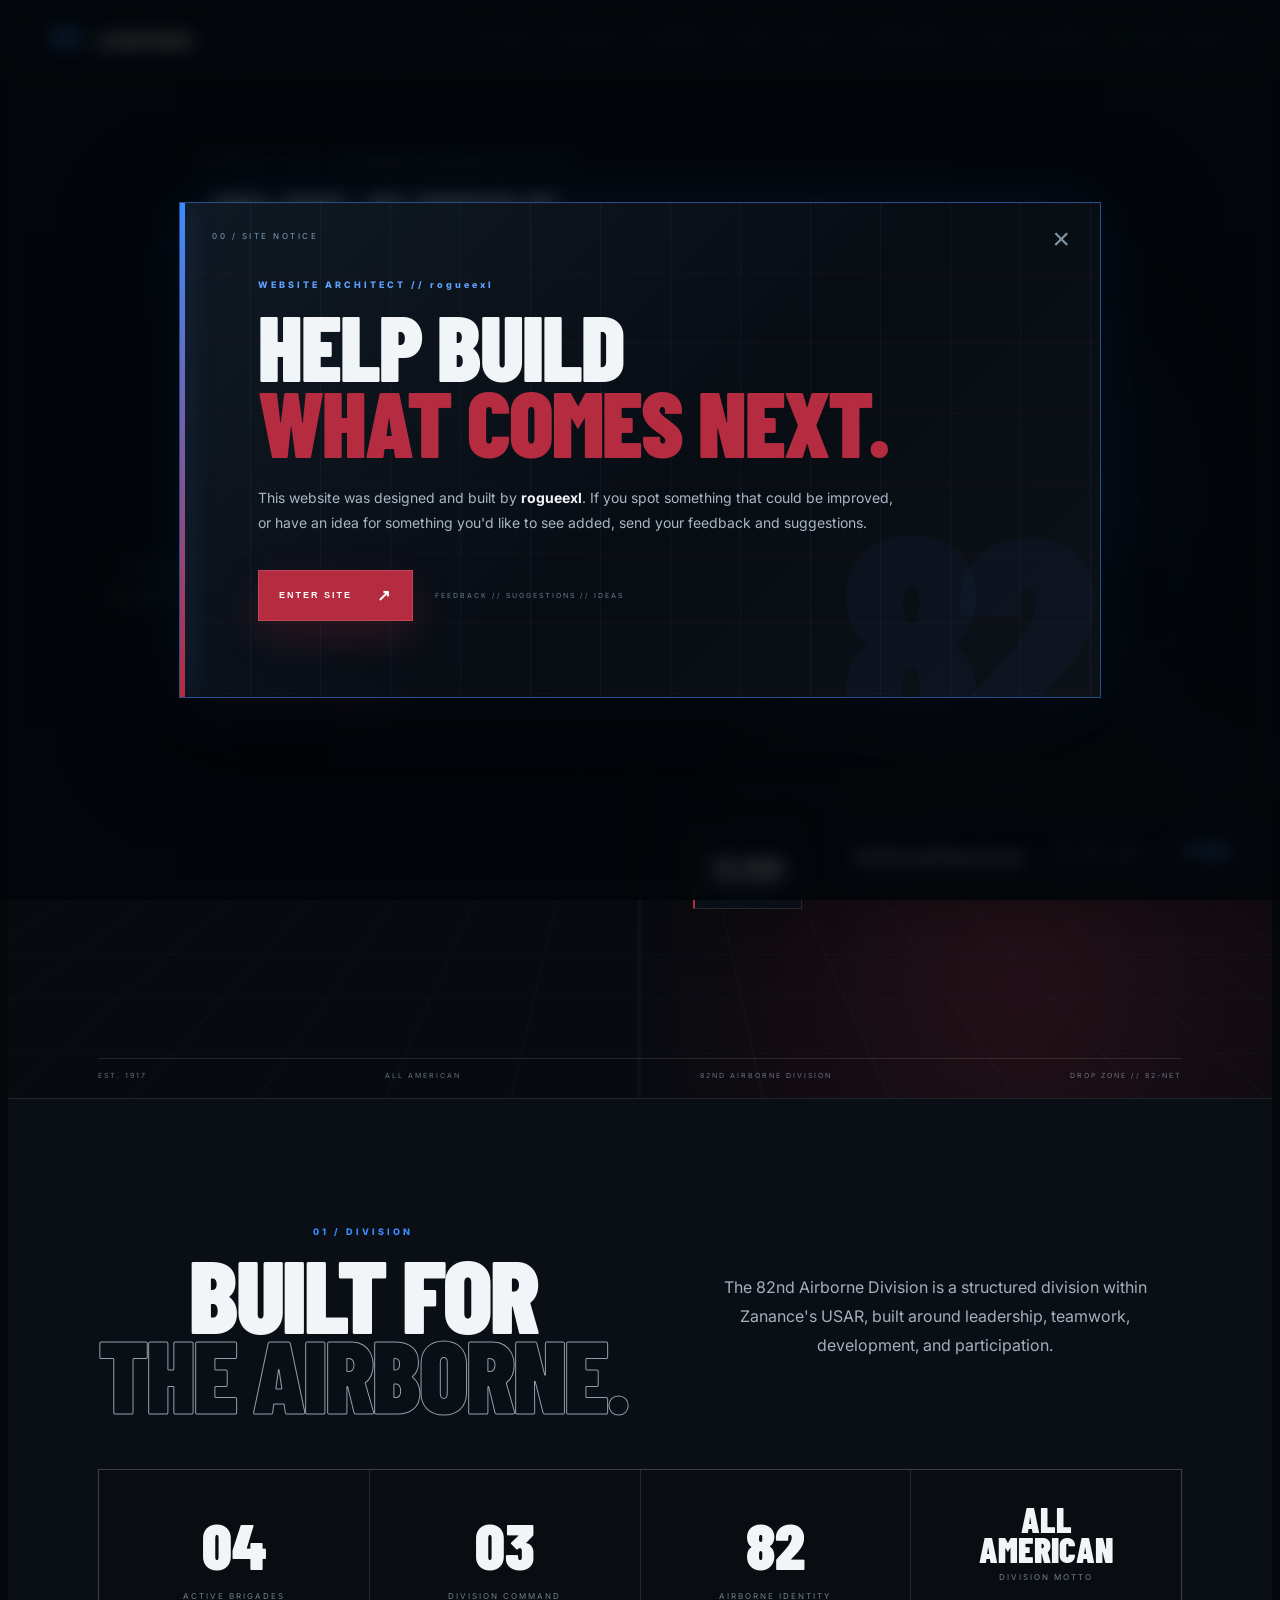
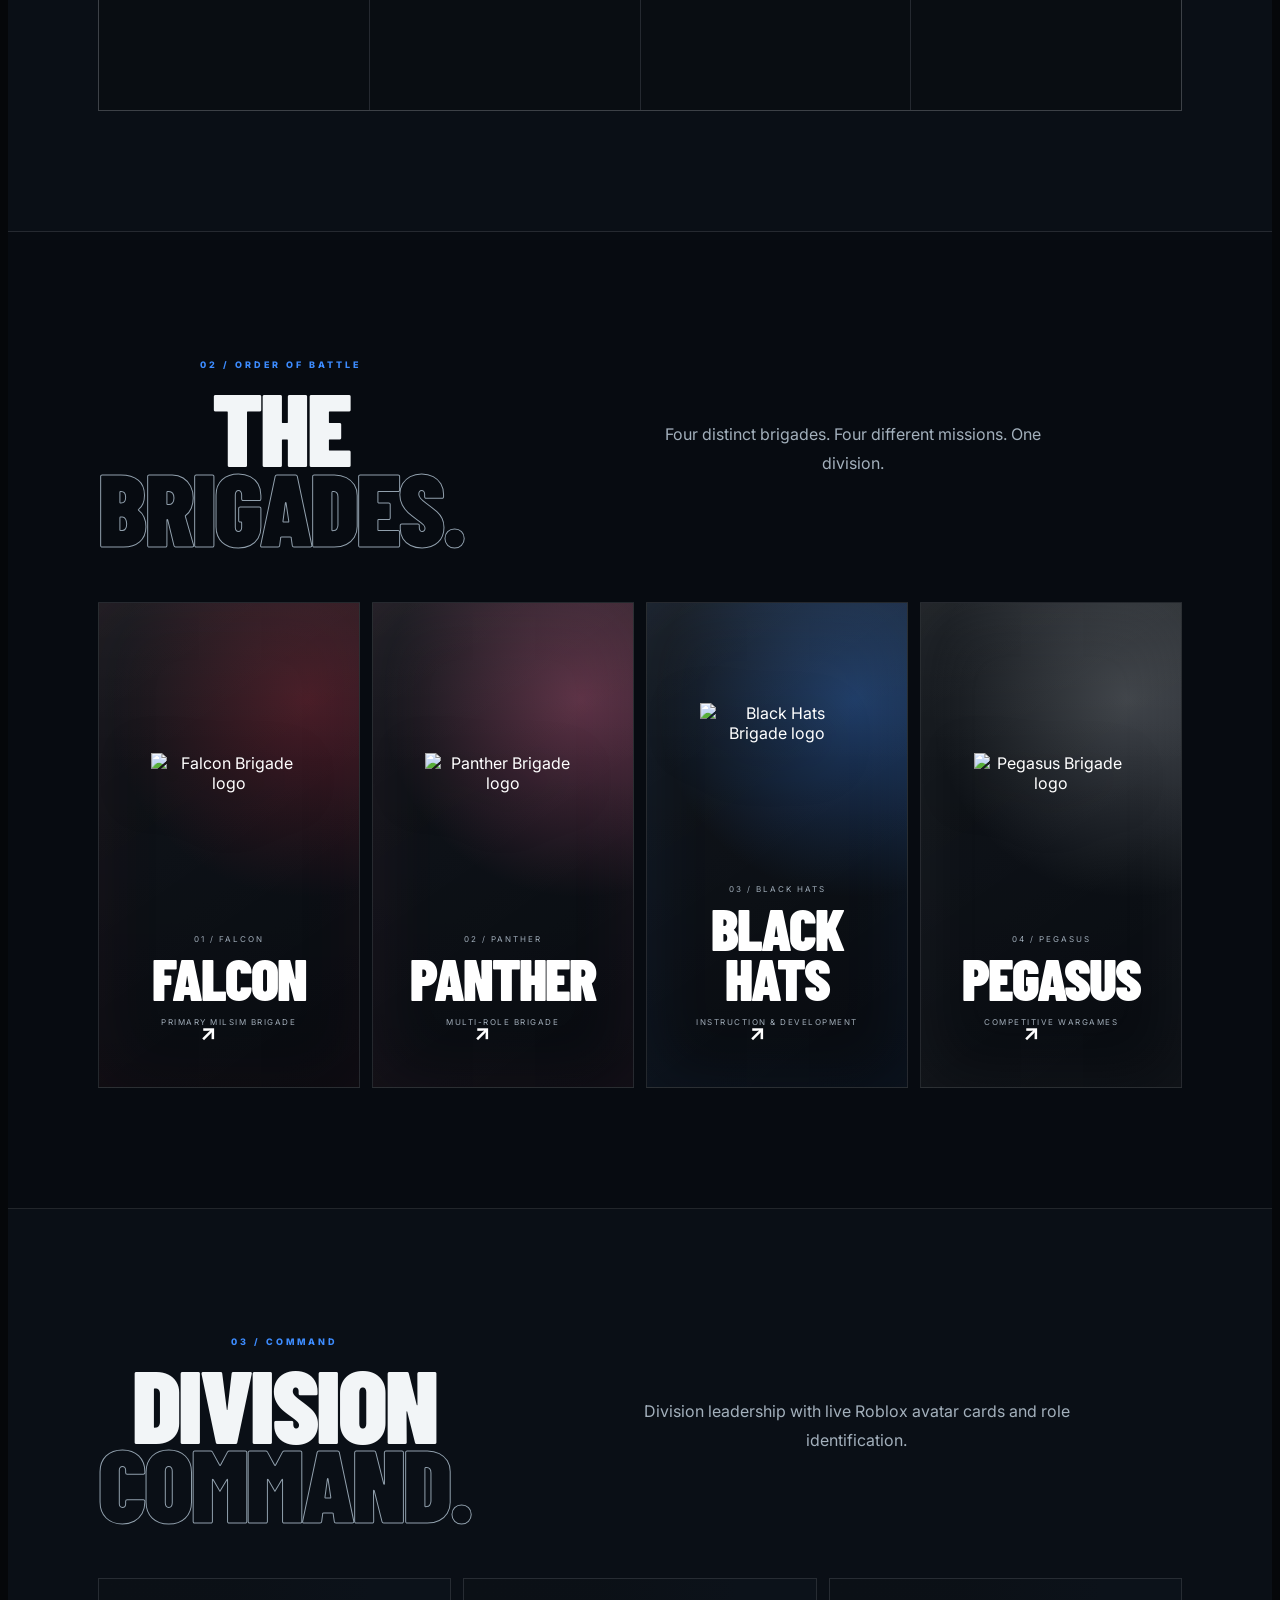
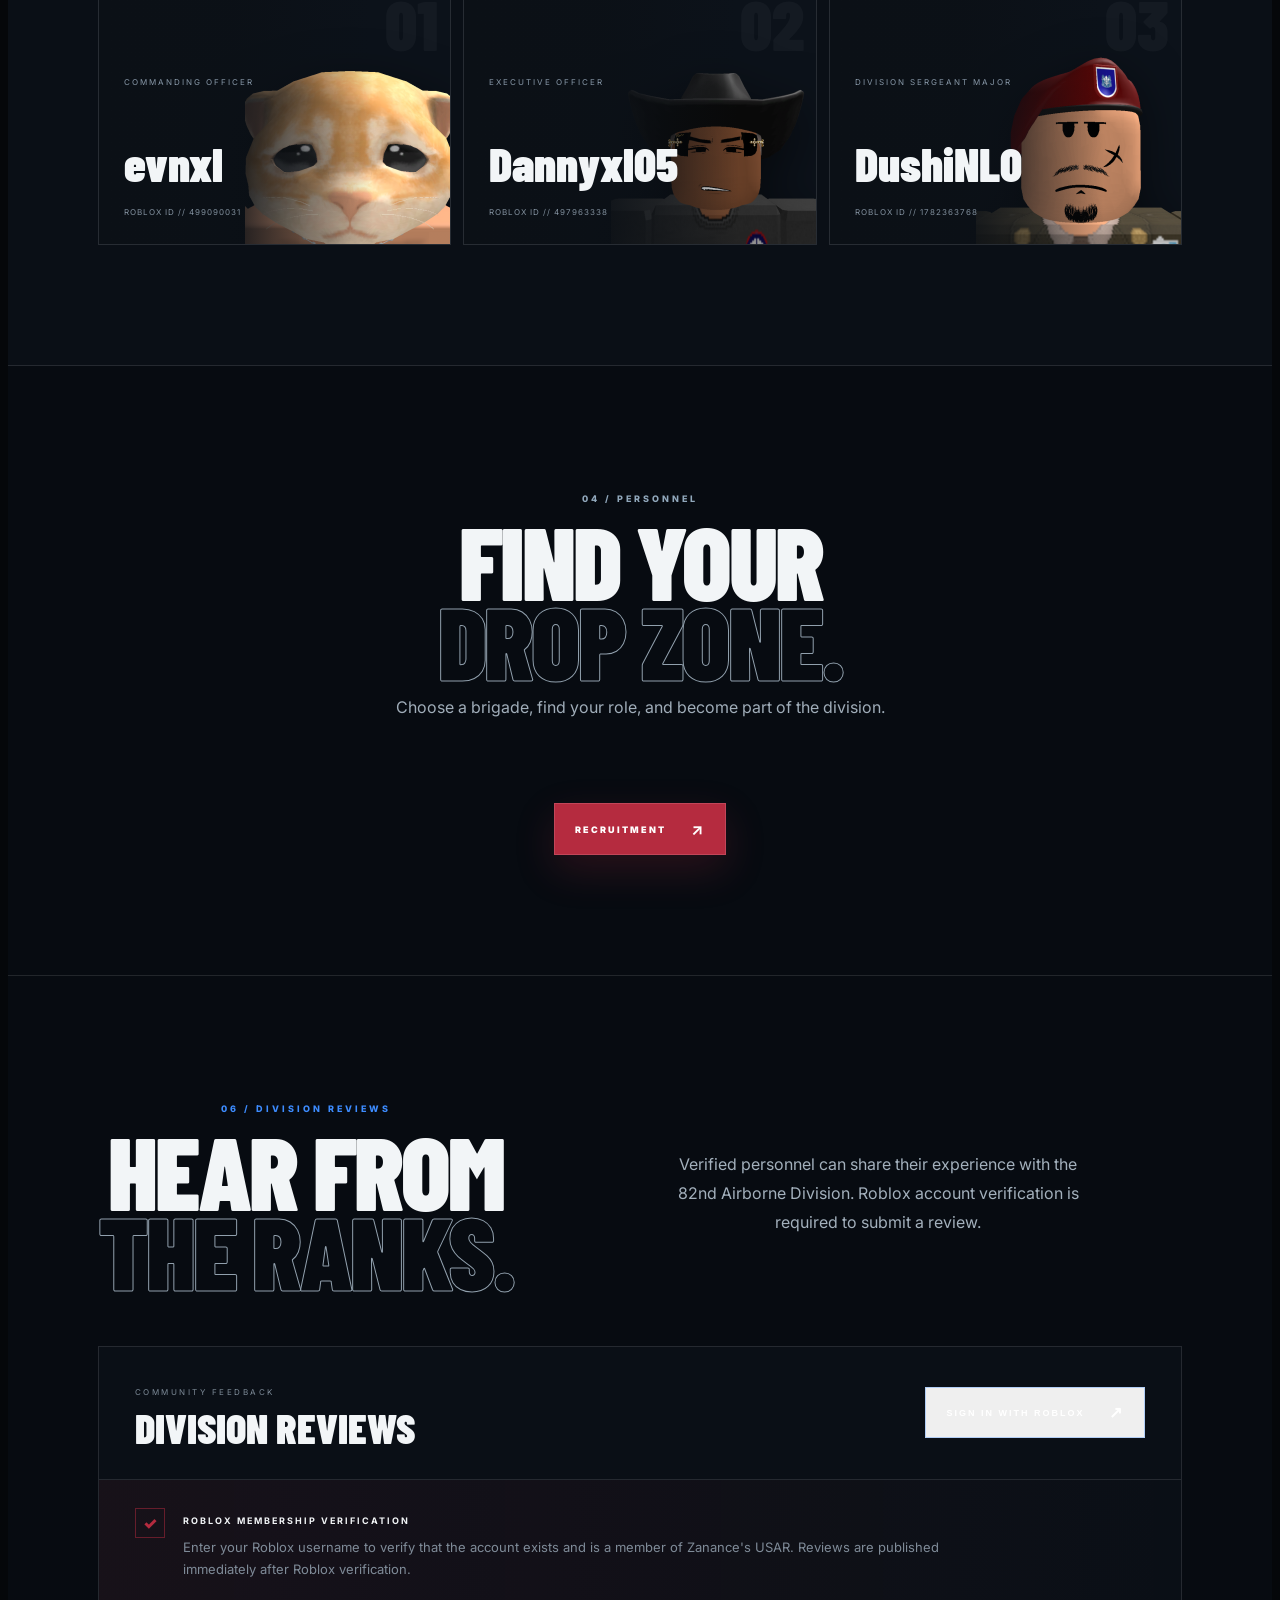
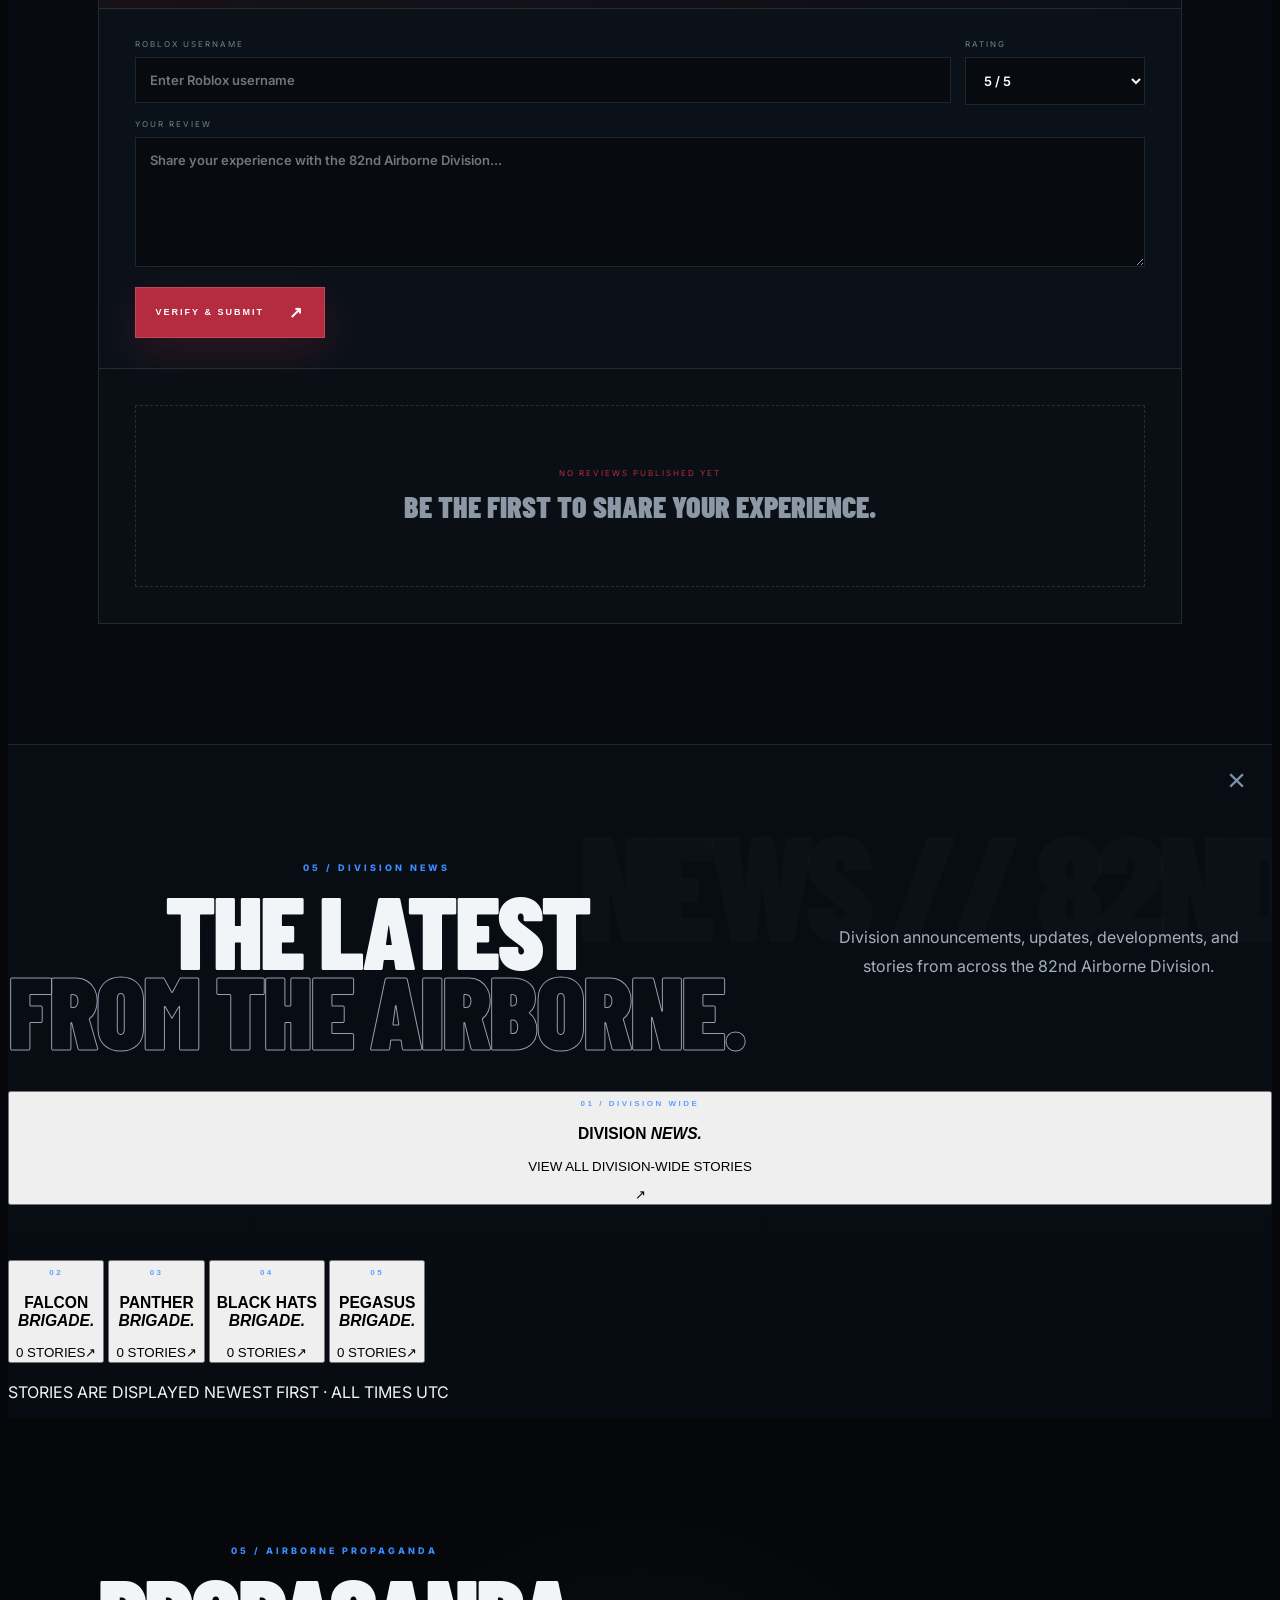
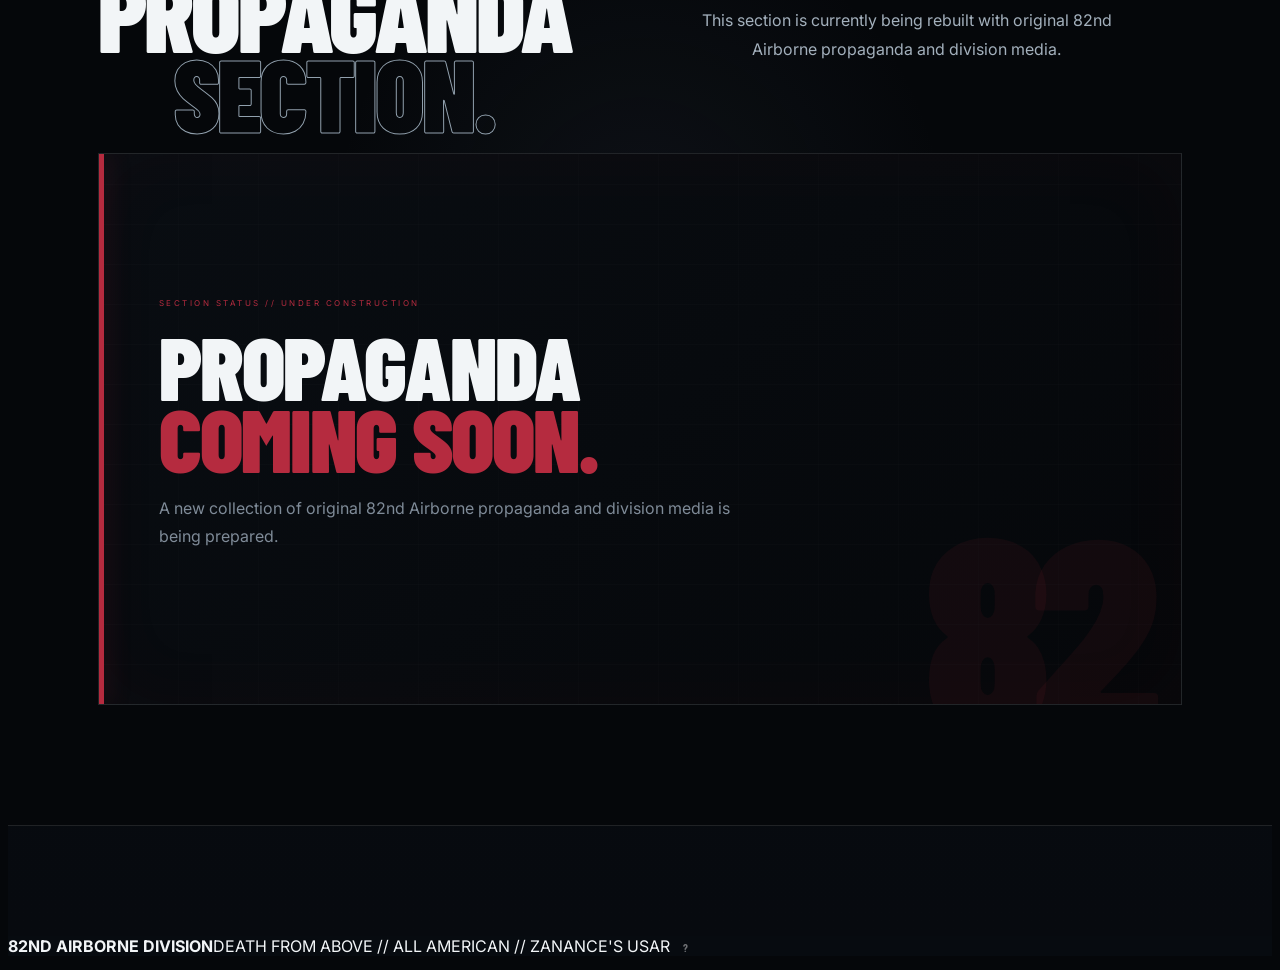
==== commit cf354d28: "Redesign news into division banner and brigade grid" ====
--- a/index.html
+++ b/index.html
@@ -99,7 +99,18 @@
   <div><span class="index">05 / DIVISION NEWS</span><h2>THE LATEST<br><em>FROM THE AIRBORNE.</em></h2></div>
   <p>Division announcements, updates, developments, and stories from across the 82nd Airborne Division.</p>
 </div>
-<div id="news-list" class="news-sections"><section class="news-section" data-section="division"><div class="news-section-head"><span class="news-section-index">01 / DIVISION WIDE</span><h3>DIVISION<br><em>NEWS.</em></h3></div><div class="news-section-grid" id="news-division"></div></section><section class="news-section" data-section="falcon"><div class="news-section-head"><span class="news-section-index">02 / FALCON BRIGADE</span><h3>FALCON<br><em>BRIGADE.</em></h3></div><div class="news-section-grid" id="news-falcon"></div></section><section class="news-section" data-section="panther"><div class="news-section-head"><span class="news-section-index">03 / PANTHER BRIGADE</span><h3>PANTHER<br><em>BRIGADE.</em></h3></div><div class="news-section-grid" id="news-panther"></div></section><section class="news-section" data-section="black-hats"><div class="news-section-head"><span class="news-section-index">04 / BLACK HATS BRIGADE</span><h3>BLACK HATS<br><em>BRIGADE.</em></h3></div><div class="news-section-grid" id="news-black-hats"></div></section><section class="news-section" data-section="pegasus"><div class="news-section-head"><span class="news-section-index">05 / PEGASUS BRIGADE</span><h3>PEGASUS<br><em>BRIGADE.</em></h3></div><div class="news-section-grid" id="news-pegasus"></div></section></div>
+<div id="news-list" class="news-sections">
+  <button class="news-division-card" type="button" data-news-section="division">
+    <span class="news-section-index">01 / DIVISION WIDE</span><div><h3>DIVISION <em>NEWS.</em></h3><p id="news-division-preview">VIEW ALL DIVISION-WIDE STORIES</p></div><span class="news-card-arrow">↗</span>
+  </button>
+  <div class="news-brigade-grid">
+    <button class="news-brigade-card" type="button" data-news-section="falcon"><span class="news-section-index">02</span><h3>FALCON<br><em>BRIGADE.</em></h3><span id="news-falcon-count">0 STORIES</span><span class="news-card-arrow">↗</span></button>
+    <button class="news-brigade-card" type="button" data-news-section="panther"><span class="news-section-index">03</span><h3>PANTHER<br><em>BRIGADE.</em></h3><span id="news-panther-count">0 STORIES</span><span class="news-card-arrow">↗</span></button>
+    <button class="news-brigade-card" type="button" data-news-section="black-hats"><span class="news-section-index">04</span><h3>BLACK HATS<br><em>BRIGADE.</em></h3><span id="news-black-hats-count">0 STORIES</span><span class="news-card-arrow">↗</span></button>
+    <button class="news-brigade-card" type="button" data-news-section="pegasus"><span class="news-section-index">05</span><h3>PEGASUS<br><em>BRIGADE.</em></h3><span id="news-pegasus-count">0 STORIES</span><span class="news-card-arrow">↗</span></button>
+  </div>
+</div>
+<div class="news-section-modal" id="news-section-modal" aria-hidden="true"><div class="news-section-modal-backdrop" data-close-section></div><div class="news-section-modal-box"><button class="news-article-close" type="button" data-close-section aria-label="Close">×</button><div class="news-section-modal-head"><span id="section-modal-index"></span><h3 id="section-modal-title"></h3><p>STORIES ARE DISPLAYED NEWEST FIRST · ALL TIMES UTC</p></div><div id="section-modal-list" class="news-section-modal-list"></div></div></div>
 <div class="news-article-modal" id="news-article-modal" aria-hidden="true"><div class="news-article-backdrop" data-close-news></div><article class="news-article-box"><button class="news-article-close" type="button" data-close-news aria-label="Close">×</button><div class="news-article-meta"><span id="article-category"></span><time id="article-date"></time></div><h3 id="article-title"></h3><p class="news-article-summary" id="article-summary"></p><div class="news-article-body" id="article-body"></div></article></div>
 <section id="propaganda" class="propaganda">
 <div class="archive-head"><div><span class="index">05 / AIRBORNE PROPAGANDA</span><h2>PROPAGANDA<br><em>SECTION.</em></h2></div><p>This section is currently being rebuilt with original 82nd Airborne propaganda and division media.</p></div>
@@ -132,51 +143,56 @@
 
 
 async function loadNews(){
-  const sectionMap={division:'news-division',falcon:'news-falcon',panther:'news-panther','black-hats':'news-black-hats',pegasus:'news-pegasus'};
-  const list=document.getElementById('news-list');
-  if(!list)return;
+  const sectionNames={division:'DIVISION WIDE',falcon:'FALCON BRIGADE',panther:'PANTHER BRIGADE','black-hats':'BLACK HATS BRIGADE',pegasus:'PEGASUS BRIGADE'};
+  const grouped={division:[],falcon:[],panther:[],'black-hats':[],pegasus:[]};
   try{
     const res=await fetch(SUPABASE_URL+'/rest/v1/news?select=id,title,category,summary,body,created_at&published=eq.true&order=created_at.desc&limit=100',{headers:{apikey:SUPABASE_KEY,Authorization:'Bearer '+SUPABASE_KEY}});
     if(!res.ok)throw new Error();
     const rows=await res.json();
-    const esc=v=>String(v||'').replace(/[&<>"]/g,ch=>({'&':'&amp;','<':'&lt;','>':'&gt;','"':'&quot;'}[ch]));
-    const date=v=>new Date(v).toLocaleDateString('en-US',{day:'2-digit',month:'short',year:'numeric'}).toUpperCase();
-    Object.values(sectionMap).forEach(id=>{document.getElementById(id).innerHTML='';});
-    rows.forEach((r)=>{
+    rows.forEach(r=>{
       const raw=String(r.category||'').toLowerCase();
       const section=raw.includes('falcon')?'falcon':raw.includes('panther')?'panther':raw.includes('black hats')||raw.includes('black-hats')?'black-hats':raw.includes('pegasus')?'pegasus':'division';
-      const target=document.getElementById(sectionMap[section]);
-      if(!target)return;
-      const card=document.createElement('article');
-      card.className='news-card';
-      card.dataset.id=r.id;
-      card.innerHTML='<div class="news-meta"><span>'+esc(r.category||'DIVISION NEWS')+'</span><time>'+date(r.created_at)+'</time></div><h4>'+esc(r.title).replace(/\\n/g,'<br>')+'</h4><p>'+esc(r.summary)+'</p><span class="news-read">READ STORY <b>↗</b></span>';
-      card.addEventListener('click',()=>openNewsArticle(r));
-      target.appendChild(card);
-    });
-    Object.entries(sectionMap).forEach(([key,id])=>{
-      const grid=document.getElementById(id);
-      if(!grid.children.length)grid.innerHTML='<div class="news-empty">NO STORIES PUBLISHED IN THIS SECTION YET.</div>';
-    });
+      grouped[section].push(r);
+    });
+    const esc=v=>String(v||'').replace(/[&<>"]/g,ch=>({'&':'&amp;','<':'&lt;','>':'&gt;','"':'&quot;'}[ch]));
+    const utc=v=>new Date(v).toLocaleString('en-US',{timeZone:'UTC',month:'short',day:'2-digit',year:'numeric',hour:'2-digit',minute:'2-digit',hour12:false})+' UTC';
+    document.getElementById('news-division-preview').textContent=grouped.division.length?grouped.division.length+' STORIES · CLICK TO VIEW ALL':'NO STORIES PUBLISHED YET';
+    ['falcon','panther','black-hats','pegasus'].forEach(k=>document.getElementById('news-'+k+'-count').textContent=grouped[k].length+' '+(grouped[k].length===1?'STORY':'STORIES'));
+    window.newsSections=grouped;
+    window.newsSectionNames=sectionNames;
+    document.querySelectorAll('[data-news-section]').forEach(el=>el.onclick=()=>openNewsSection(el.dataset.newsSection));
+    window.newsUtc=utc;
   }catch(e){console.warn('News could not load',e);}
 }
-
+function openNewsSection(section){
+  const rows=(window.newsSections&&window.newsSections[section])||[];
+  document.getElementById('section-modal-index').textContent=section==='division'?'01 / DIVISION WIDE':'BRIGADE NEWS';
+  document.getElementById('section-modal-title').textContent=window.newsSectionNames?.[section]||'NEWS';
+  const list=document.getElementById('section-modal-list');
+  if(!rows.length){list.innerHTML='<div class="news-empty">NO STORIES PUBLISHED IN THIS SECTION YET.</div>';}
+  else{
+    list.innerHTML='';
+    rows.forEach(r=>{
+      const card=document.createElement('button'); card.type='button'; card.className='news-section-story';
+      card.innerHTML='<div><span class="news-story-category">'+String(r.category||'DIVISION NEWS').replace(/[&<>"]/g,ch=>({'&':'&amp;','<':'&lt;','>':'&gt;','"':'&quot;'}[ch]))+'</span><h4>'+String(r.title||'').replace(/[&<>"]/g,ch=>({'&':'&amp;','<':'&lt;','>':'&gt;','"':'&quot;'}[ch]))+'</h4><p>'+String(r.summary||'').replace(/[&<>"]/g,ch=>({'&':'&amp;','<':'&lt;','>':'&gt;','"':'&quot;'}[ch]))+'</p></div><time>'+window.newsUtc(r.created_at)+'</time>';
+      card.onclick=()=>openNewsArticle(r); list.appendChild(card);
+    });
+  }
+  const modal=document.getElementById('news-section-modal'); modal.classList.add('is-open'); modal.setAttribute('aria-hidden','false'); document.body.classList.add('news-modal-open');
+}
+function closeNewsSection(){const m=document.getElementById('news-section-modal');m.classList.remove('is-open');m.setAttribute('aria-hidden','true');document.body.classList.remove('news-modal-open');}
+document.querySelectorAll('[data-close-section]').forEach(el=>el.addEventListener('click',closeNewsSection));
 function openNewsArticle(r){
   document.getElementById('article-category').textContent=r.category||'DIVISION NEWS';
-  document.getElementById('article-date').textContent=new Date(r.created_at).toLocaleDateString('en-US',{day:'2-digit',month:'long',year:'numeric'}).toUpperCase();
+  document.getElementById('article-date').textContent=new Date(r.created_at).toLocaleString('en-US',{timeZone:'UTC',day:'2-digit',month:'long',year:'numeric',hour:'2-digit',minute:'2-digit',hour12:false})+' UTC';
   document.getElementById('article-title').textContent=r.title||'';
   document.getElementById('article-summary').textContent=r.summary||'';
   document.getElementById('article-body').textContent=r.body||r.summary||'';
-  const modal=document.getElementById('news-article-modal');
-  modal.classList.add('is-open');modal.setAttribute('aria-hidden','false');document.body.classList.add('news-modal-open');
-}
-function closeNewsArticle(){
-  const modal=document.getElementById('news-article-modal');
-  modal.classList.remove('is-open');modal.setAttribute('aria-hidden','true');document.body.classList.remove('news-modal-open');
-}
+  const modal=document.getElementById('news-article-modal'); modal.classList.add('is-open');modal.setAttribute('aria-hidden','false');document.body.classList.add('news-modal-open');
+}
+function closeNewsArticle(){const modal=document.getElementById('news-article-modal');modal.classList.remove('is-open');modal.setAttribute('aria-hidden','true');document.body.classList.remove('news-modal-open');}
 document.querySelectorAll('[data-close-news]').forEach(el=>el.addEventListener('click',closeNewsArticle));
-document.addEventListener('keydown',e=>{if(e.key==='Escape')closeNewsArticle();});
-
+document.addEventListener('keydown',e=>{if(e.key==='Escape'){closeNewsArticle();closeNewsSection();}});
 async function loadReviews(){
   try{
     const res = await fetch(SUPABASE_URL+'/rest/v1/reviews?select=roblox_username,rating,review_text,roblox_user_id,created_at&status=eq.approved&order=created_at.desc', {
--- a/style.css
+++ b/style.css
@@ -256,3 +256,42 @@
 .badge .brigade-hero-logo{width:115%;height:115%;min-width:280px;min-height:280px;filter:drop-shadow(0 22px 38px rgba(0,0,0,.62))}
 .badge:hover .brigade-hero-logo{transform:scale(1.06);filter:drop-shadow(0 28px 48px rgba(0,0,0,.72))}
 @media(max-width:650px){.b-card-logo{width:145px;height:145px;margin-bottom:24px}.badge .brigade-hero-logo{width:100%;height:100%;min-width:230px;min-height:230px}}
+
+
+/* News sections and article viewer */
+.news-sections{position:relative;z-index:2;margin-top:42px;display:flex;flex-direction:column;gap:55px}
+.news-section{border-top:1px solid rgba(255,255,255,.1);padding-top:25px}
+.news-section-head{display:flex;align-items:flex-end;justify-content:space-between;gap:25px;margin-bottom:18px}
+.news-section-index{font-size:8px;letter-spacing:2.5px;color:#5da0ff;font-weight:800}
+.news-section-head h3{font:900 clamp(38px,5vw,64px)/.82 'Barlow Condensed';margin:8px 0 0;text-align:right}
+.news-section-head h3 em{font-style:normal;color:#b52b3f}
+.news-section-grid{display:grid;grid-template-columns:repeat(3,minmax(0,1fr));gap:14px}
+.news-section-grid .news-card{min-height:270px;cursor:pointer}
+.news-section-grid .news-card h4{position:relative;z-index:1;font:900 clamp(30px,3vw,45px)/.88 'Barlow Condensed';margin:35px 0 16px;letter-spacing:-.5px}
+.news-section-grid .news-card p{font-size:12px;line-height:1.7}
+.news-section-grid .news-read{bottom:24px}
+.news-empty{border:1px dashed rgba(255,255,255,.12);padding:28px;color:#66788a;font-size:8px;letter-spacing:2px}
+.news-article-modal{position:fixed;inset:0;z-index:5000;display:flex;align-items:center;justify-content:center;padding:25px;opacity:0;pointer-events:none;transition:.25s}
+.news-article-modal.is-open{opacity:1;pointer-events:auto}
+.news-article-backdrop{position:absolute;inset:0;background:rgba(0,0,0,.82);backdrop-filter:blur(8px)}
+.news-article-box{position:relative;z-index:1;width:min(900px,100%);max-height:88vh;overflow:auto;border:1px solid rgba(255,255,255,.14);background:linear-gradient(145deg,#0d141d,#070a0f);padding:42px;box-shadow:0 30px 100px rgba(0,0,0,.65);transform:translateY(20px);transition:.25s}
+.news-article-modal.is-open .news-article-box{transform:translateY(0)}
+.news-article-close{position:absolute;right:20px;top:16px;border:0;background:transparent;color:#8193a5;font-size:32px;cursor:pointer}
+.news-article-close:hover{color:#fff}
+.news-article-meta{display:flex;justify-content:space-between;gap:20px;border-bottom:1px solid rgba(255,255,255,.1);padding-bottom:15px;font-size:8px;letter-spacing:2px;color:#708397}
+.news-article-meta span{color:#5da0ff;font-weight:800}
+.news-article-box h3{font:900 clamp(46px,6vw,76px)/.85 'Barlow Condensed';margin:55px 0 22px;letter-spacing:-1px}
+.news-article-summary{font-size:16px;line-height:1.7;color:#b4c0cb;border-bottom:1px solid rgba(255,255,255,.08);padding-bottom:25px}
+.news-article-body{white-space:pre-wrap;color:#d0d8df;font-size:14px;line-height:1.9;margin-top:28px}
+.news-modal-open{overflow:hidden}
+@media(max-width:900px){.news-section-grid{grid-template-columns:repeat(2,minmax(0,1fr))}}
+@media(max-width:650px){
+.news-sections{gap:40px}
+.news-section-head{display:block}
+.news-section-head h3{text-align:left;margin-top:10px}
+.news-section-grid{grid-template-columns:1fr}
+.news-section-grid .news-card{min-height:300px}
+.news-article-modal{padding:12px}
+.news-article-box{padding:30px 24px;max-height:92vh}
+.news-article-box h3{font-size:48px;margin-top:45px}
+}
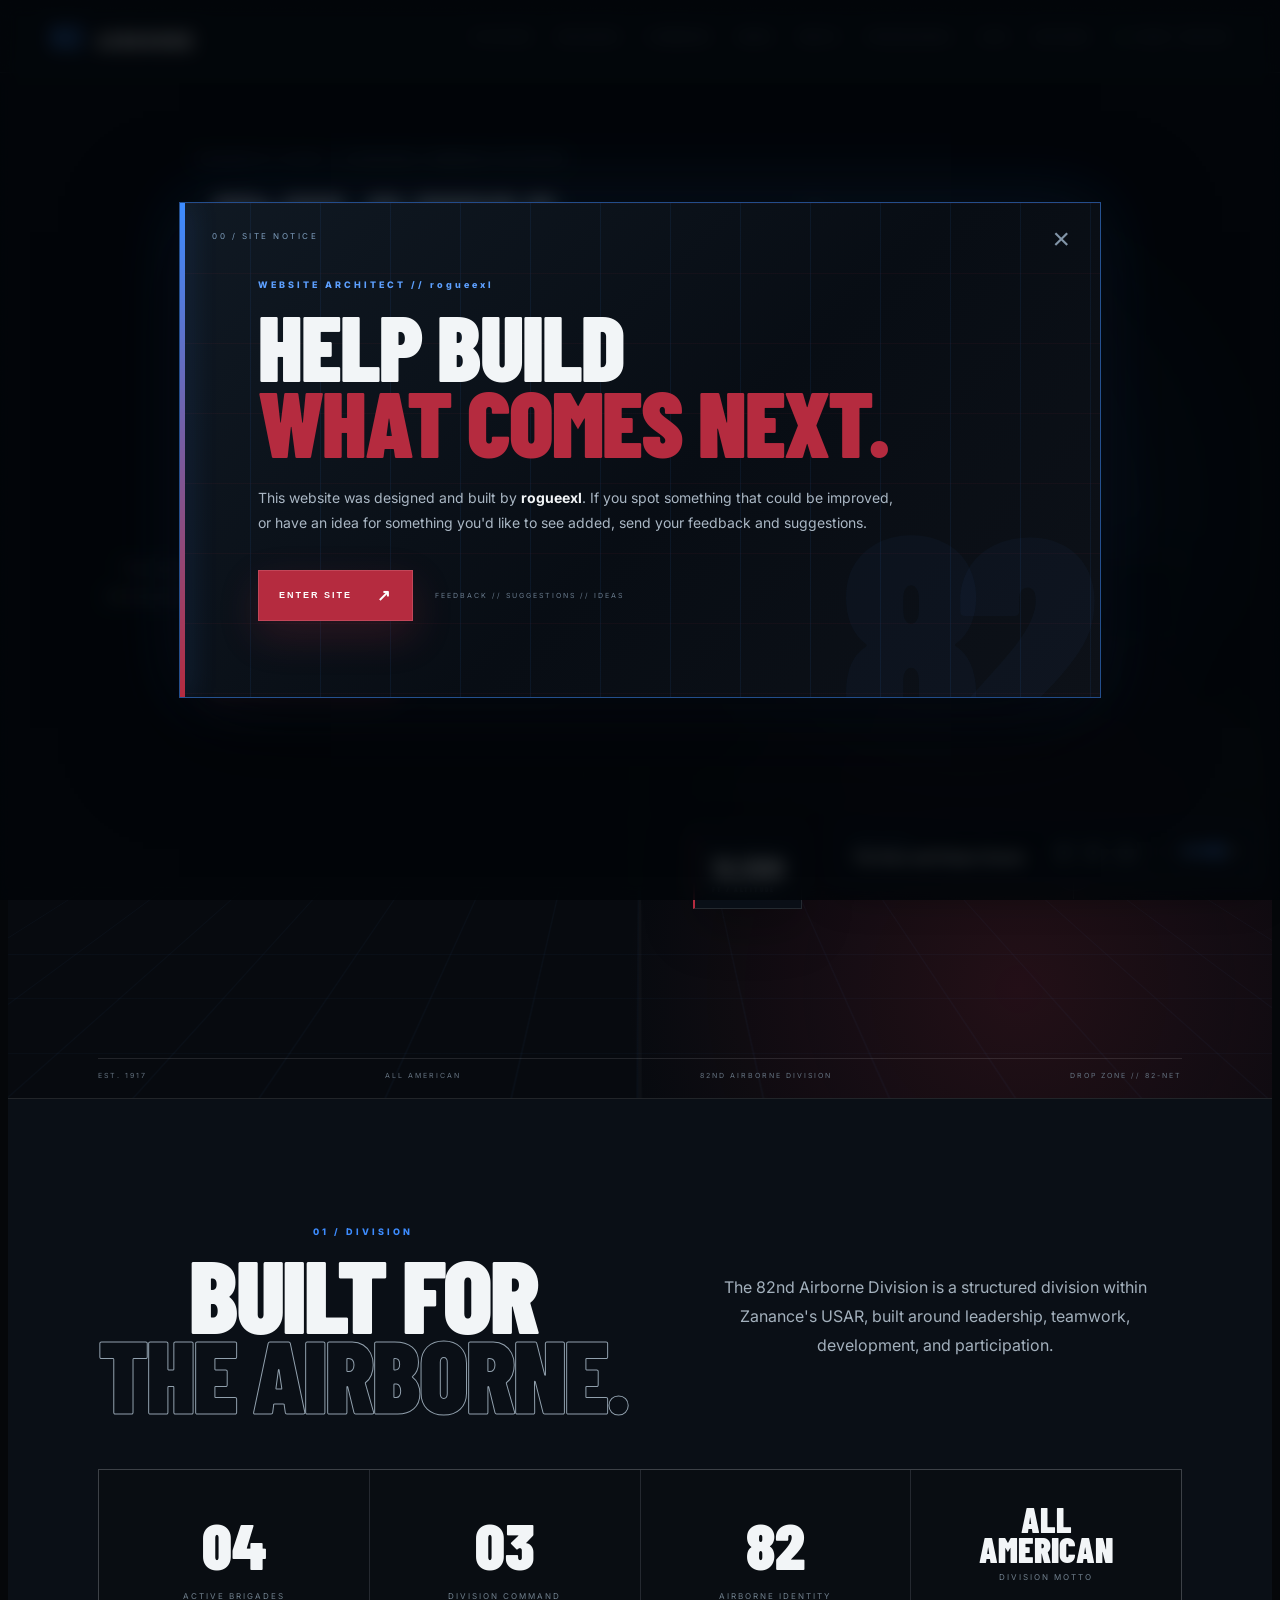
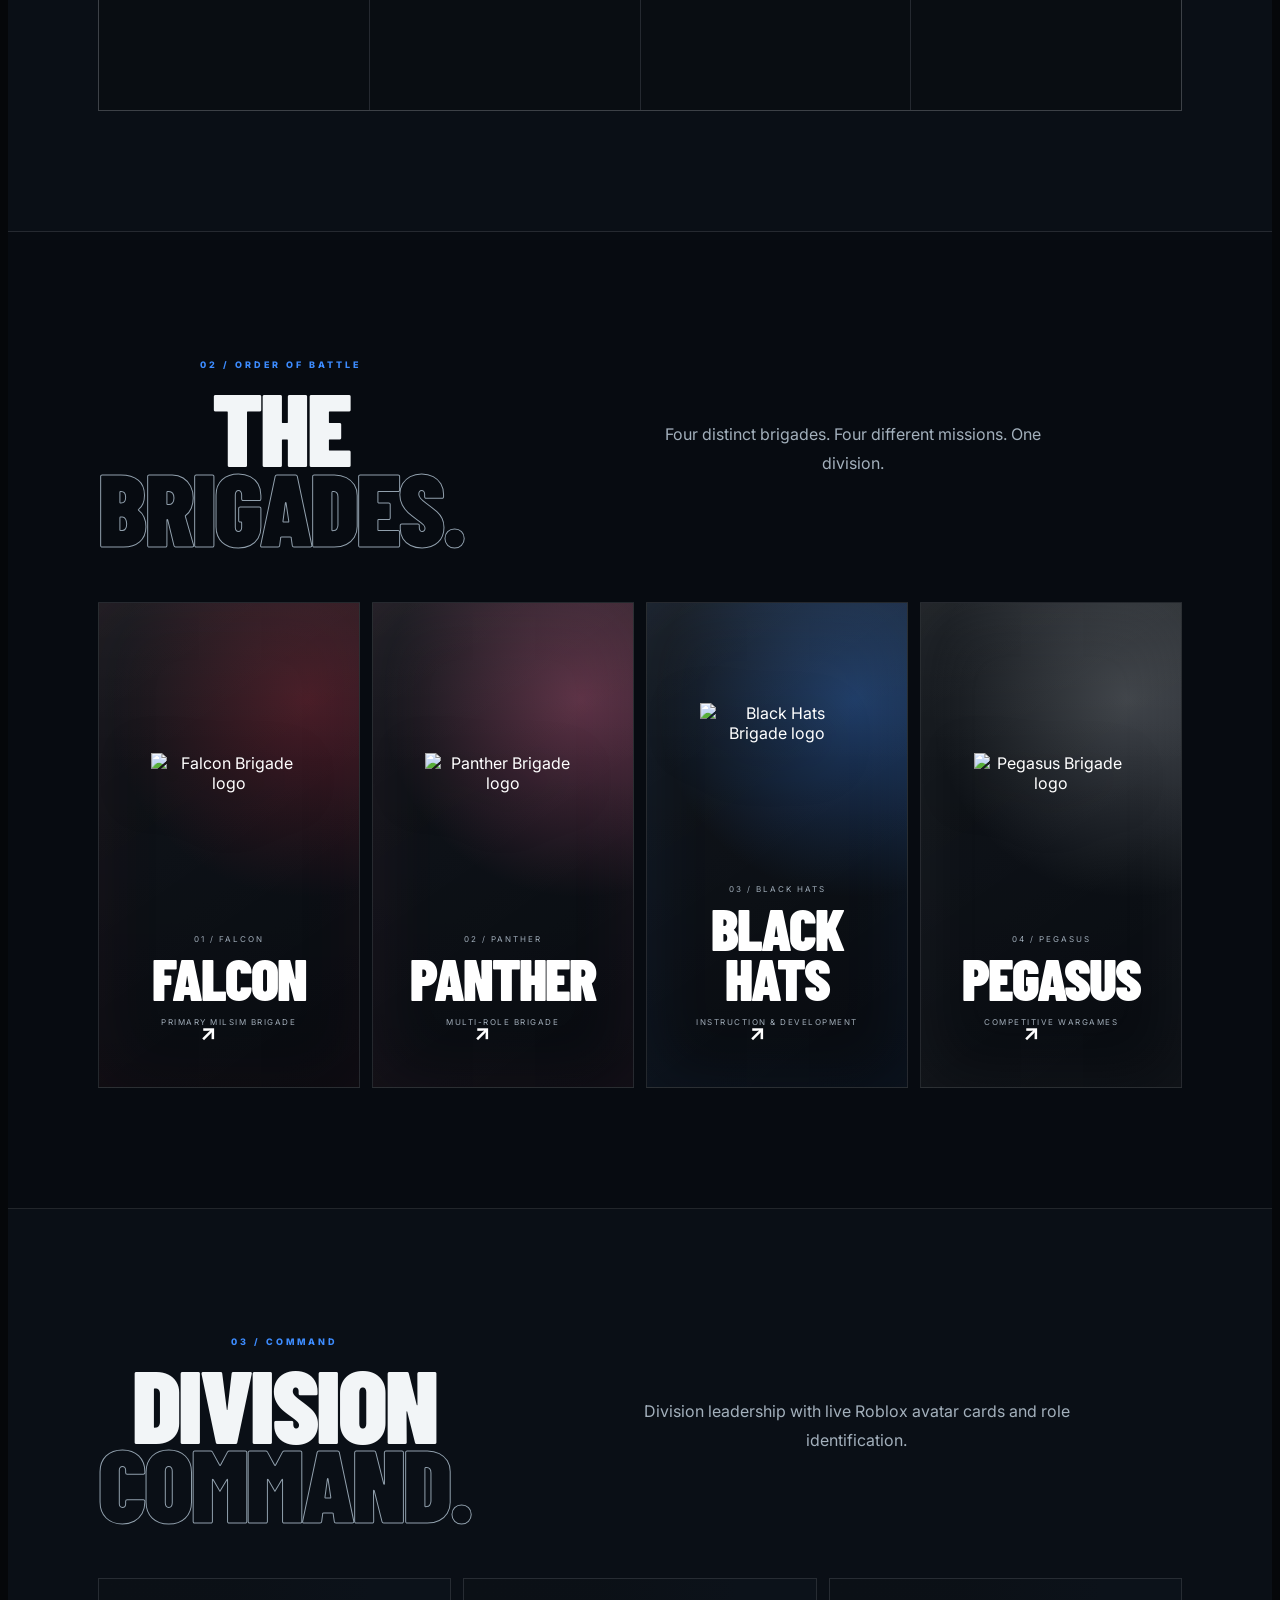
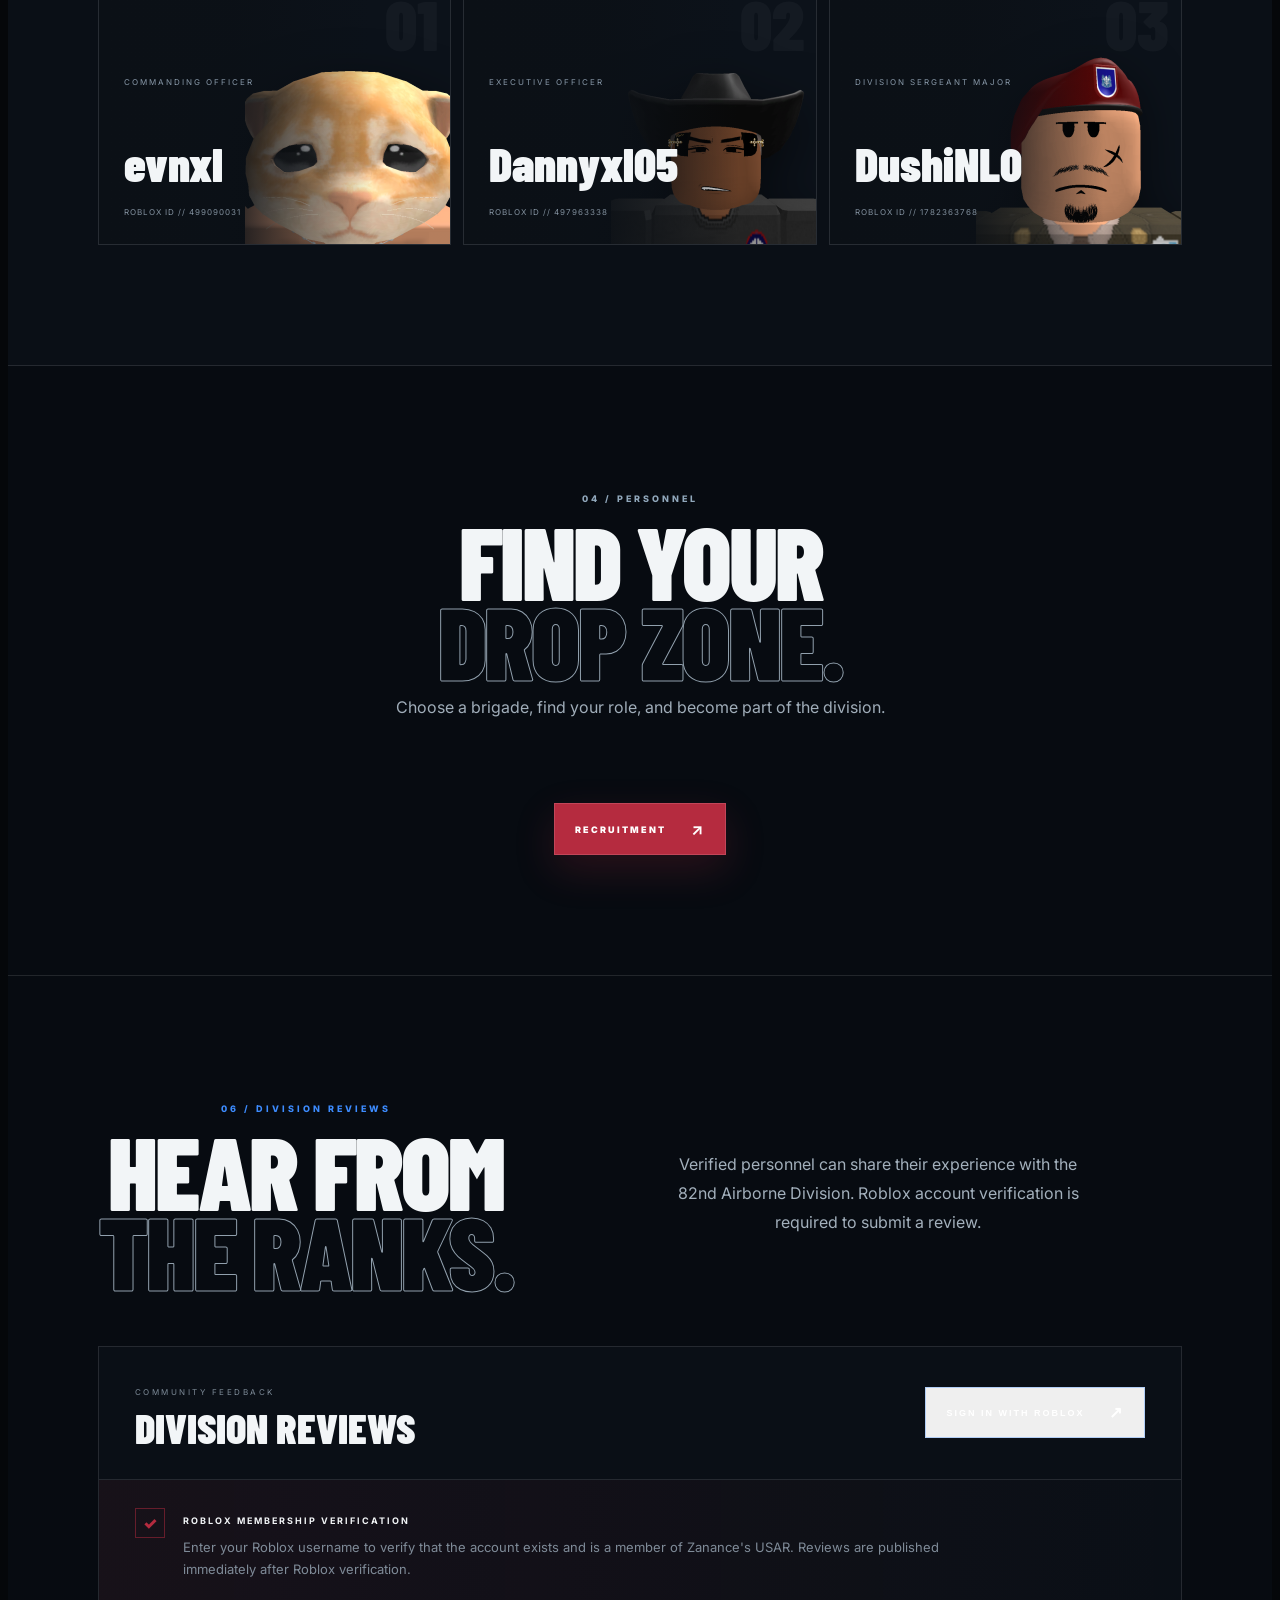
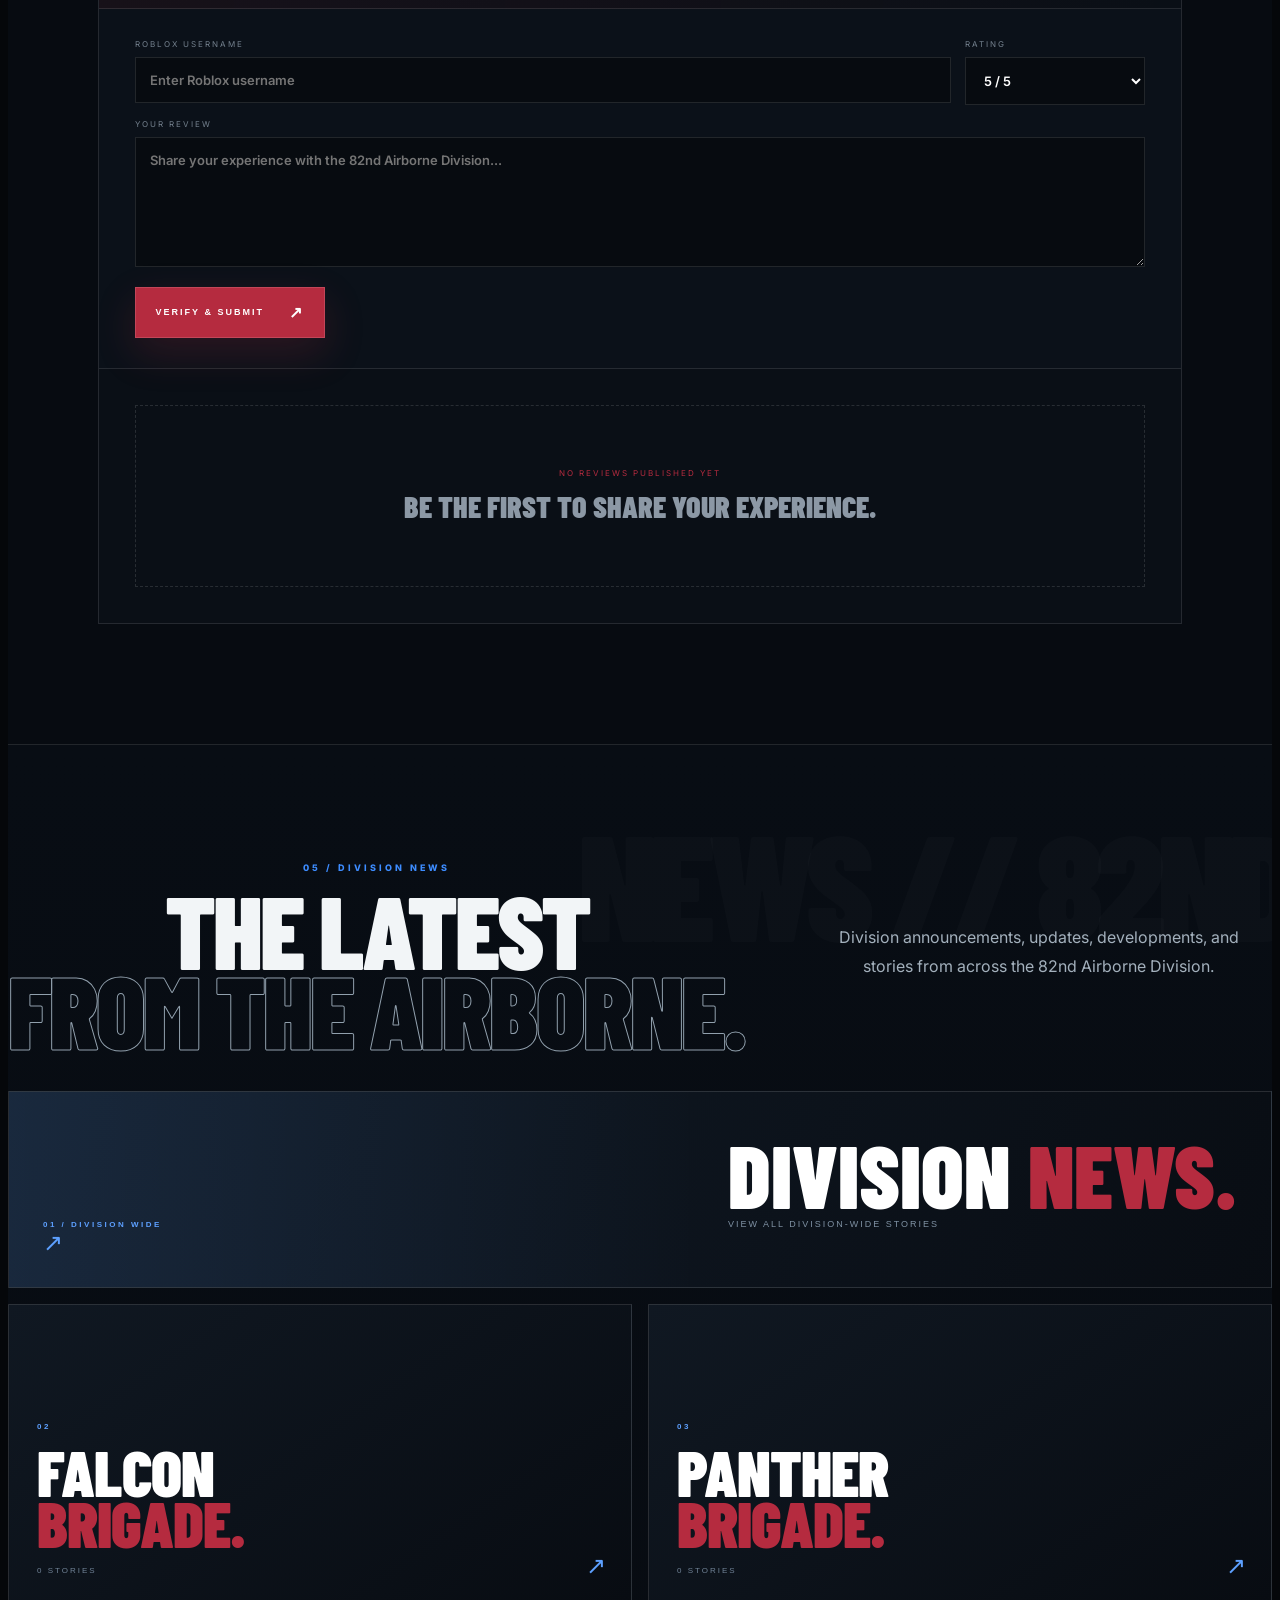
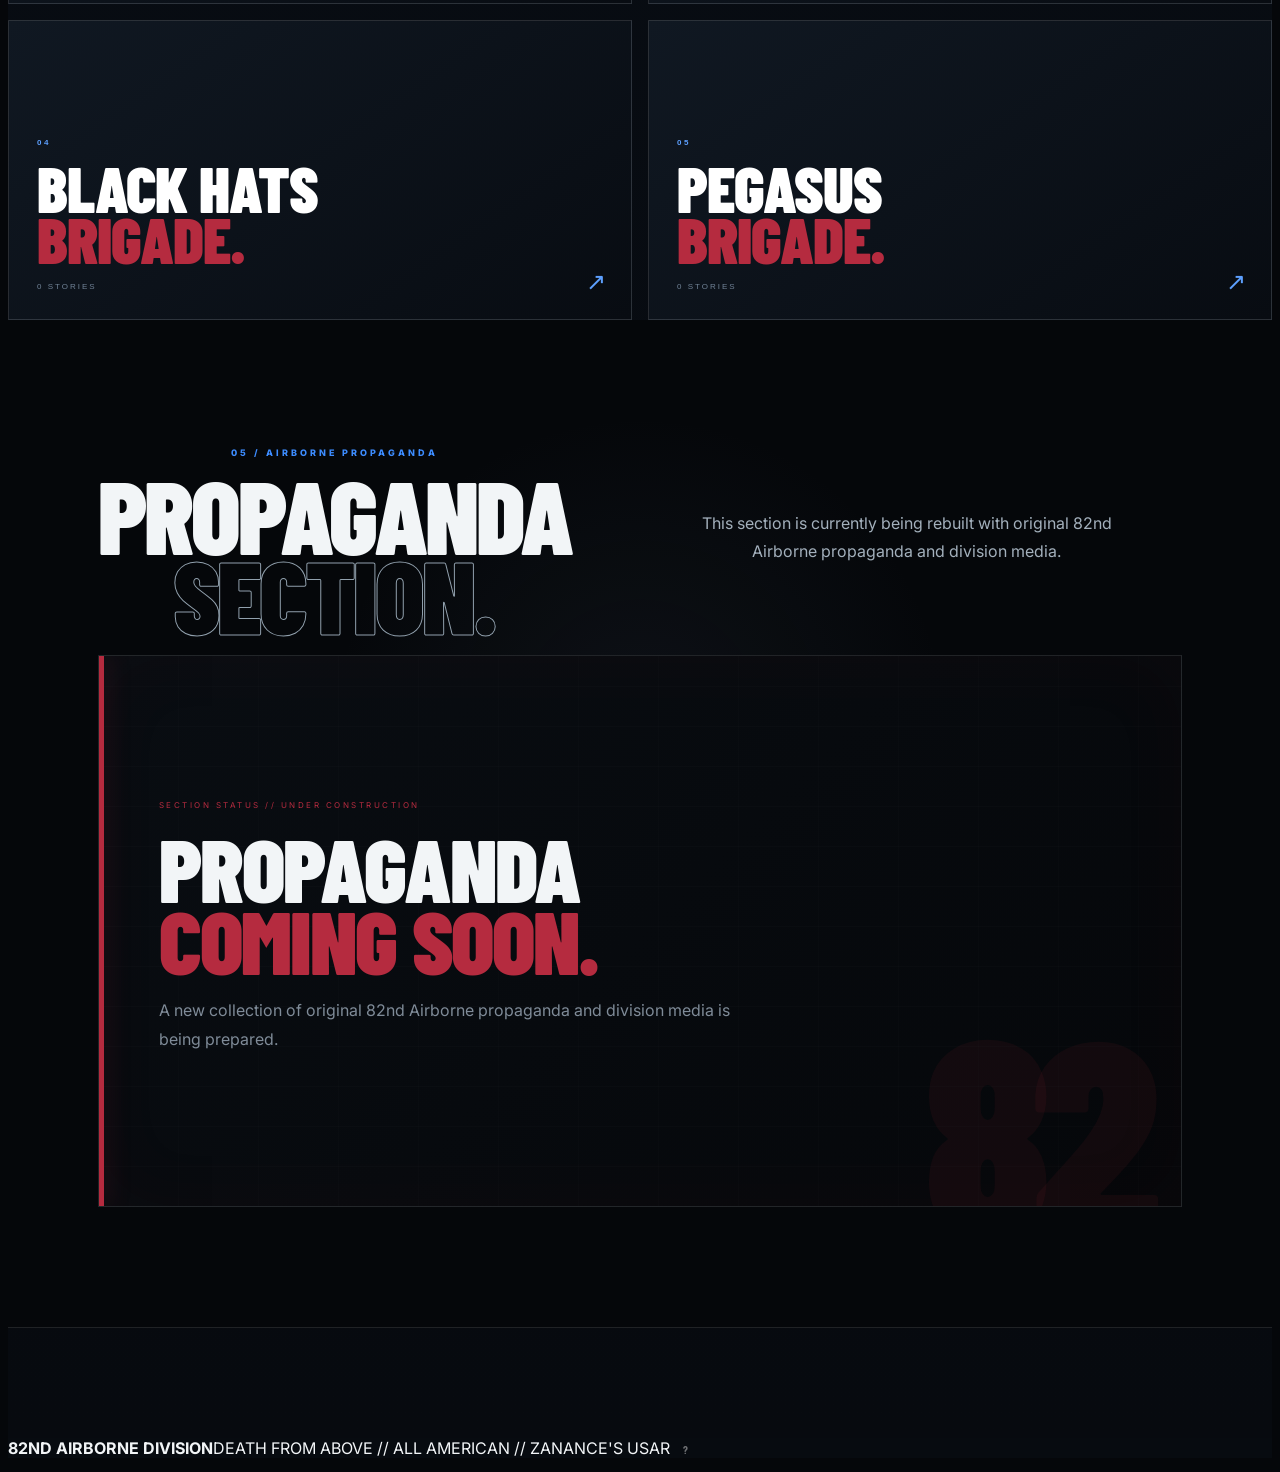
==== commit 1eca4948: "Open full article from brigade news lists" ====
--- a/index.html
+++ b/index.html
@@ -175,7 +175,7 @@
     rows.forEach(r=>{
       const card=document.createElement('button'); card.type='button'; card.className='news-section-story';
       card.innerHTML='<div><span class="news-story-category">'+String(r.category||'DIVISION NEWS').replace(/[&<>"]/g,ch=>({'&':'&amp;','<':'&lt;','>':'&gt;','"':'&quot;'}[ch]))+'</span><h4>'+String(r.title||'').replace(/[&<>"]/g,ch=>({'&':'&amp;','<':'&lt;','>':'&gt;','"':'&quot;'}[ch]))+'</h4><p>'+String(r.summary||'').replace(/[&<>"]/g,ch=>({'&':'&amp;','<':'&lt;','>':'&gt;','"':'&quot;'}[ch]))+'</p></div><time>'+window.newsUtc(r.created_at)+'</time>';
-      card.onclick=()=>openNewsArticle(r); list.appendChild(card);
+      card.onclick=()=>{closeNewsSection();openNewsArticle(r);}; list.appendChild(card);
     });
   }
   const modal=document.getElementById('news-section-modal'); modal.classList.add('is-open'); modal.setAttribute('aria-hidden','false'); document.body.classList.add('news-modal-open');
--- a/style.css
+++ b/style.css
@@ -259,18 +259,36 @@
 
 
 /* News sections and article viewer */
-.news-sections{position:relative;z-index:2;margin-top:42px;display:flex;flex-direction:column;gap:55px}
-.news-section{border-top:1px solid rgba(255,255,255,.1);padding-top:25px}
-.news-section-head{display:flex;align-items:flex-end;justify-content:space-between;gap:25px;margin-bottom:18px}
-.news-section-index{font-size:8px;letter-spacing:2.5px;color:#5da0ff;font-weight:800}
-.news-section-head h3{font:900 clamp(38px,5vw,64px)/.82 'Barlow Condensed';margin:8px 0 0;text-align:right}
-.news-section-head h3 em{font-style:normal;color:#b52b3f}
-.news-section-grid{display:grid;grid-template-columns:repeat(3,minmax(0,1fr));gap:14px}
-.news-section-grid .news-card{min-height:270px;cursor:pointer}
-.news-section-grid .news-card h4{position:relative;z-index:1;font:900 clamp(30px,3vw,45px)/.88 'Barlow Condensed';margin:35px 0 16px;letter-spacing:-.5px}
-.news-section-grid .news-card p{font-size:12px;line-height:1.7}
-.news-section-grid .news-read{bottom:24px}
-.news-empty{border:1px dashed rgba(255,255,255,.12);padding:28px;color:#66788a;font-size:8px;letter-spacing:2px}
+.news-sections{position:relative;z-index:2;margin-top:42px}
+.news-division-card{width:100%;min-height:190px;display:grid;grid-template-columns:1fr auto;align-items:end;text-align:left;padding:30px 34px;margin-bottom:16px;border:1px solid rgba(255,255,255,.13);background:linear-gradient(110deg,rgba(18,28,40,.96),rgba(9,13,19,.96));color:#fff;cursor:pointer;position:relative;overflow:hidden;transition:.2s}
+.news-division-card:before{content:"";position:absolute;inset:0;background:linear-gradient(90deg,rgba(93,160,255,.10),transparent 55%);pointer-events:none}
+.news-division-card:hover,.news-brigade-card:hover{border-color:rgba(93,160,255,.55);transform:translateY(-3px)}
+.news-section-index{font-size:8px;letter-spacing:2.5px;color:#5da0ff;font-weight:800;display:block}
+.news-division-card h3{font:900 clamp(48px,7vw,88px)/.78 'Barlow Condensed';margin:18px 0 10px;position:relative;z-index:1}
+.news-division-card h3 em,.news-brigade-card h3 em{font-style:normal;color:#b52b3f}
+.news-division-card p{margin:0;color:#7f91a3;font-size:9px;letter-spacing:2px;position:relative;z-index:1}
+.news-card-arrow{font-size:24px;color:#5da0ff;align-self:end}
+.news-brigade-grid{display:grid;grid-template-columns:repeat(2,minmax(0,1fr));grid-template-rows:repeat(2,minmax(300px,1fr));gap:16px}
+.news-brigade-card{min-height:300px;border:1px solid rgba(255,255,255,.13);background:linear-gradient(145deg,#101822,#080c12);color:#fff;text-align:left;padding:28px;cursor:pointer;position:relative;display:flex;flex-direction:column;align-items:flex-start;justify-content:flex-end;transition:.2s}
+.news-brigade-card h3{font:900 clamp(42px,5vw,70px)/.8 'Barlow Condensed';margin:15px 0 18px;letter-spacing:-1px}
+.news-brigade-card>span:nth-of-type(2){font-size:8px;letter-spacing:2px;color:#718397}
+.news-brigade-card .news-card-arrow{position:absolute;right:25px;bottom:23px}
+.news-section-modal{position:fixed;inset:0;z-index:5000;display:flex;align-items:center;justify-content:center;padding:25px;opacity:0;pointer-events:none;transition:.25s}
+.news-section-modal.is-open{opacity:1;pointer-events:auto}
+.news-section-modal-backdrop{position:absolute;inset:0;background:rgba(0,0,0,.84);backdrop-filter:blur(8px)}
+.news-section-modal-box{position:relative;z-index:1;width:min(1000px,100%);max-height:88vh;overflow:auto;border:1px solid rgba(255,255,255,.14);background:linear-gradient(145deg,#0d141d,#070a0f);padding:42px;box-shadow:0 30px 100px rgba(0,0,0,.65);transform:translateY(20px);transition:.25s}
+.news-section-modal.is-open .news-section-modal-box{transform:translateY(0)}
+.news-section-modal-head{border-bottom:1px solid rgba(255,255,255,.1);padding-bottom:22px;margin-bottom:15px}
+.news-section-modal-head h3{font:900 clamp(50px,7vw,86px)/.8 'Barlow Condensed';margin:18px 0 12px}
+.news-section-modal-head h3 em{font-style:normal;color:#b52b3f}
+.news-section-modal-head p{font-size:8px;letter-spacing:2px;color:#65778a}
+.news-section-modal-list{display:flex;flex-direction:column;gap:10px}
+.news-section-story{width:100%;display:grid;grid-template-columns:1fr auto;gap:25px;align-items:center;text-align:left;padding:22px 24px;border:1px solid rgba(255,255,255,.09);background:rgba(255,255,255,.025);color:#fff;cursor:pointer}
+.news-section-story:hover{border-color:rgba(93,160,255,.45);background:rgba(93,160,255,.04)}
+.news-story-category{font-size:7px;letter-spacing:2px;color:#5da0ff;font-weight:800}
+.news-section-story h4{font:900 32px/.9 'Barlow Condensed';margin:9px 0}
+.news-section-story p{font-size:11px;line-height:1.6;color:#8292a2;margin:0}
+.news-section-story time{font-size:8px;letter-spacing:1px;color:#7d8da0;white-space:nowrap;text-align:right}
 .news-article-modal{position:fixed;inset:0;z-index:5000;display:flex;align-items:center;justify-content:center;padding:25px;opacity:0;pointer-events:none;transition:.25s}
 .news-article-modal.is-open{opacity:1;pointer-events:auto}
 .news-article-backdrop{position:absolute;inset:0;background:rgba(0,0,0,.82);backdrop-filter:blur(8px)}
@@ -284,14 +302,18 @@
 .news-article-summary{font-size:16px;line-height:1.7;color:#b4c0cb;border-bottom:1px solid rgba(255,255,255,.08);padding-bottom:25px}
 .news-article-body{white-space:pre-wrap;color:#d0d8df;font-size:14px;line-height:1.9;margin-top:28px}
 .news-modal-open{overflow:hidden}
-@media(max-width:900px){.news-section-grid{grid-template-columns:repeat(2,minmax(0,1fr))}}
+@media(max-width:900px){.news-brigade-grid{grid-template-columns:repeat(2,minmax(0,1fr));grid-template-rows:repeat(2,minmax(250px,1fr))}}
 @media(max-width:650px){
-.news-sections{gap:40px}
-.news-section-head{display:block}
-.news-section-head h3{text-align:left;margin-top:10px}
-.news-section-grid{grid-template-columns:1fr}
-.news-section-grid .news-card{min-height:300px}
+.news-division-card{min-height:165px;padding:24px}
+.news-division-card h3{font-size:48px}
+.news-brigade-grid{grid-template-columns:1fr;grid-template-rows:none}
+.news-brigade-card{min-height:240px}
+.news-section-modal{padding:12px}
+.news-section-modal-box{padding:30px 24px;max-height:92vh}
+.news-section-story{grid-template-columns:1fr;gap:12px}
+.news-section-story time{text-align:left}
+.news-section-story h4{font-size:29px}
 .news-article-modal{padding:12px}
 .news-article-box{padding:30px 24px;max-height:92vh}
 .news-article-box h3{font-size:48px;margin-top:45px}
-}
+}
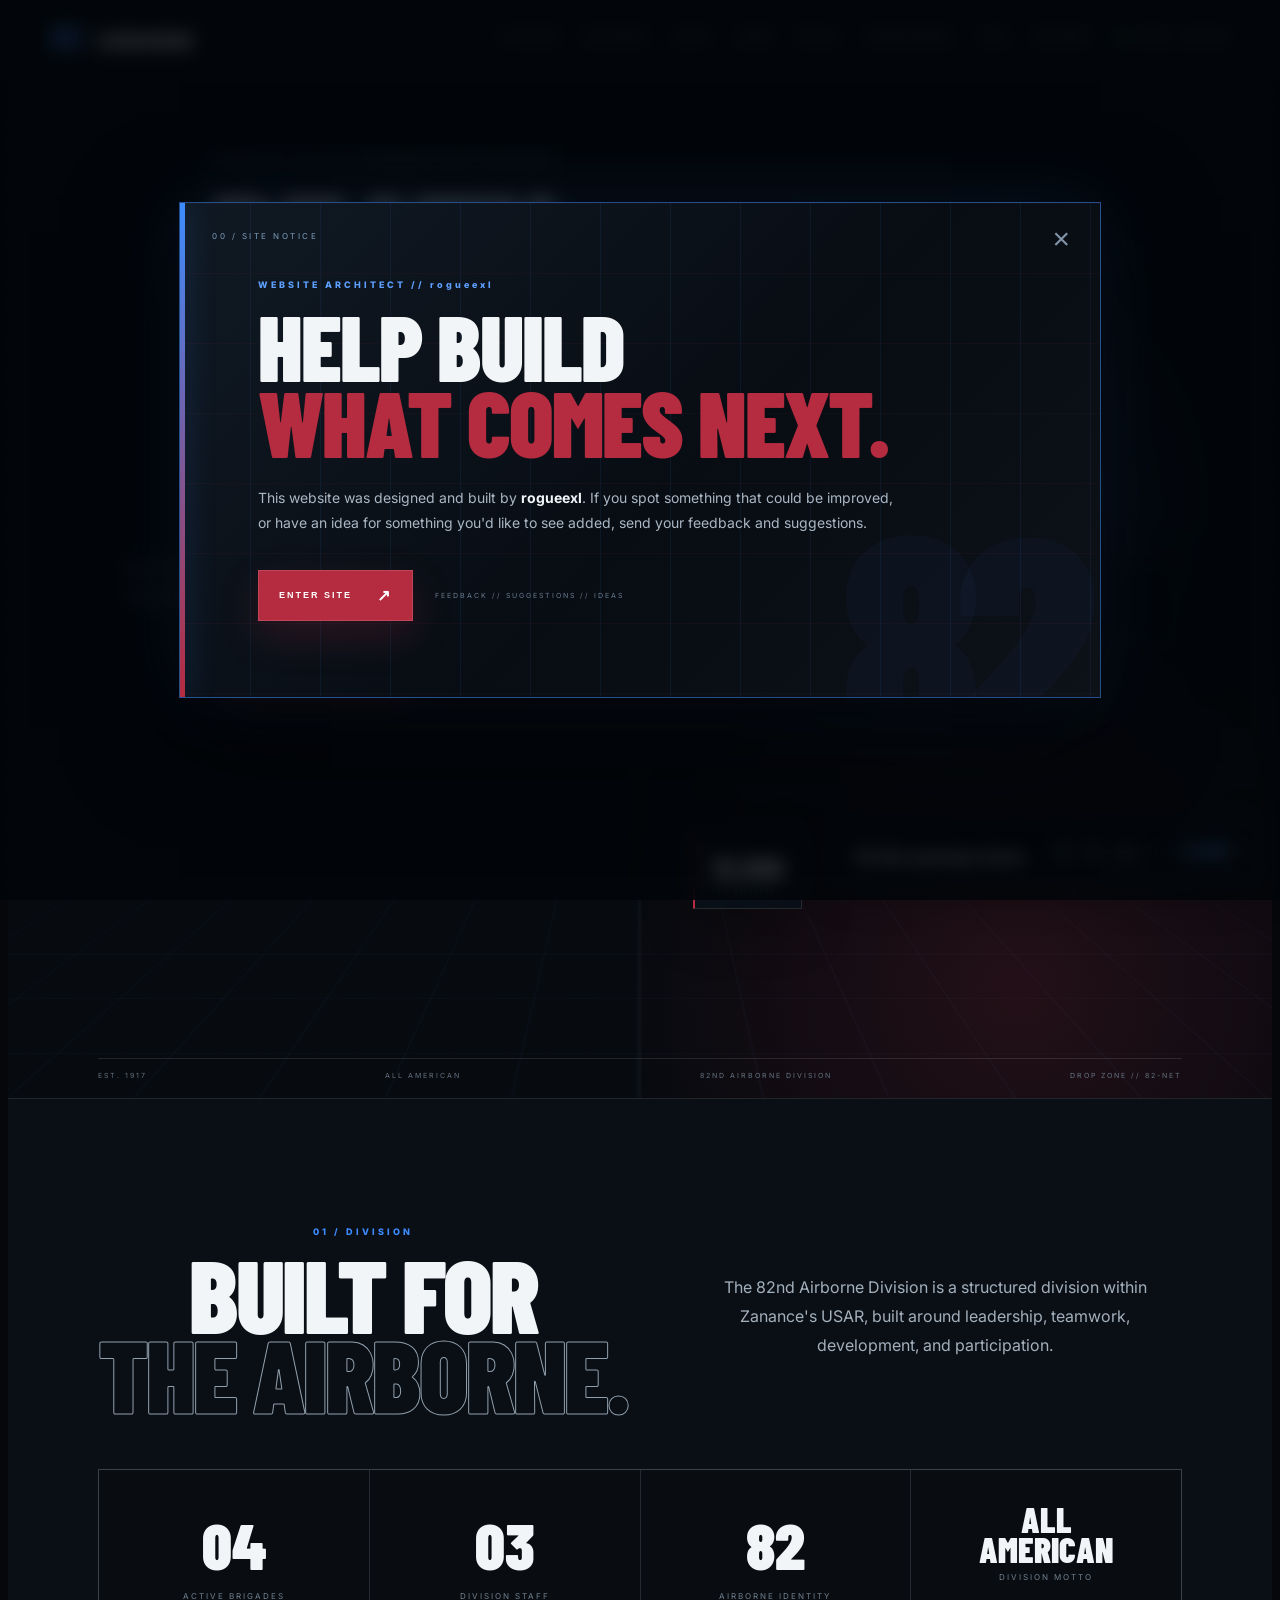
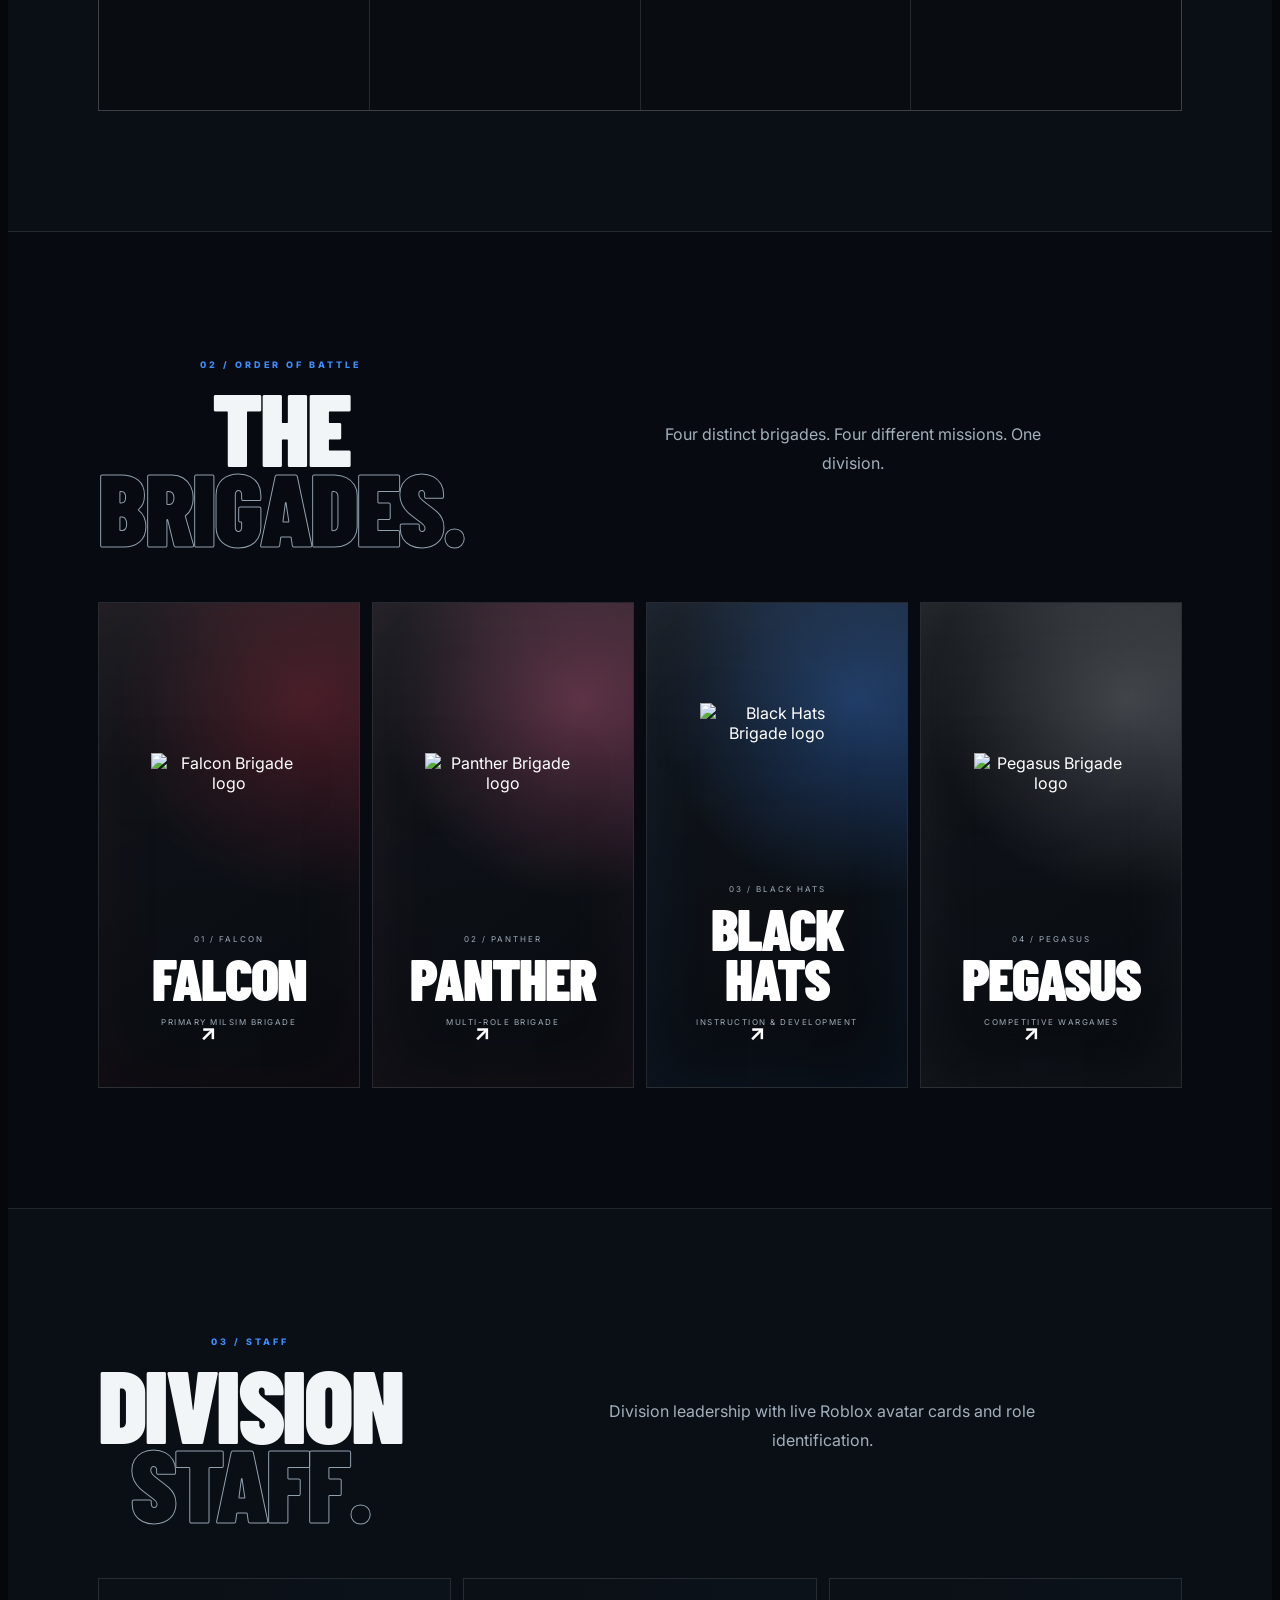
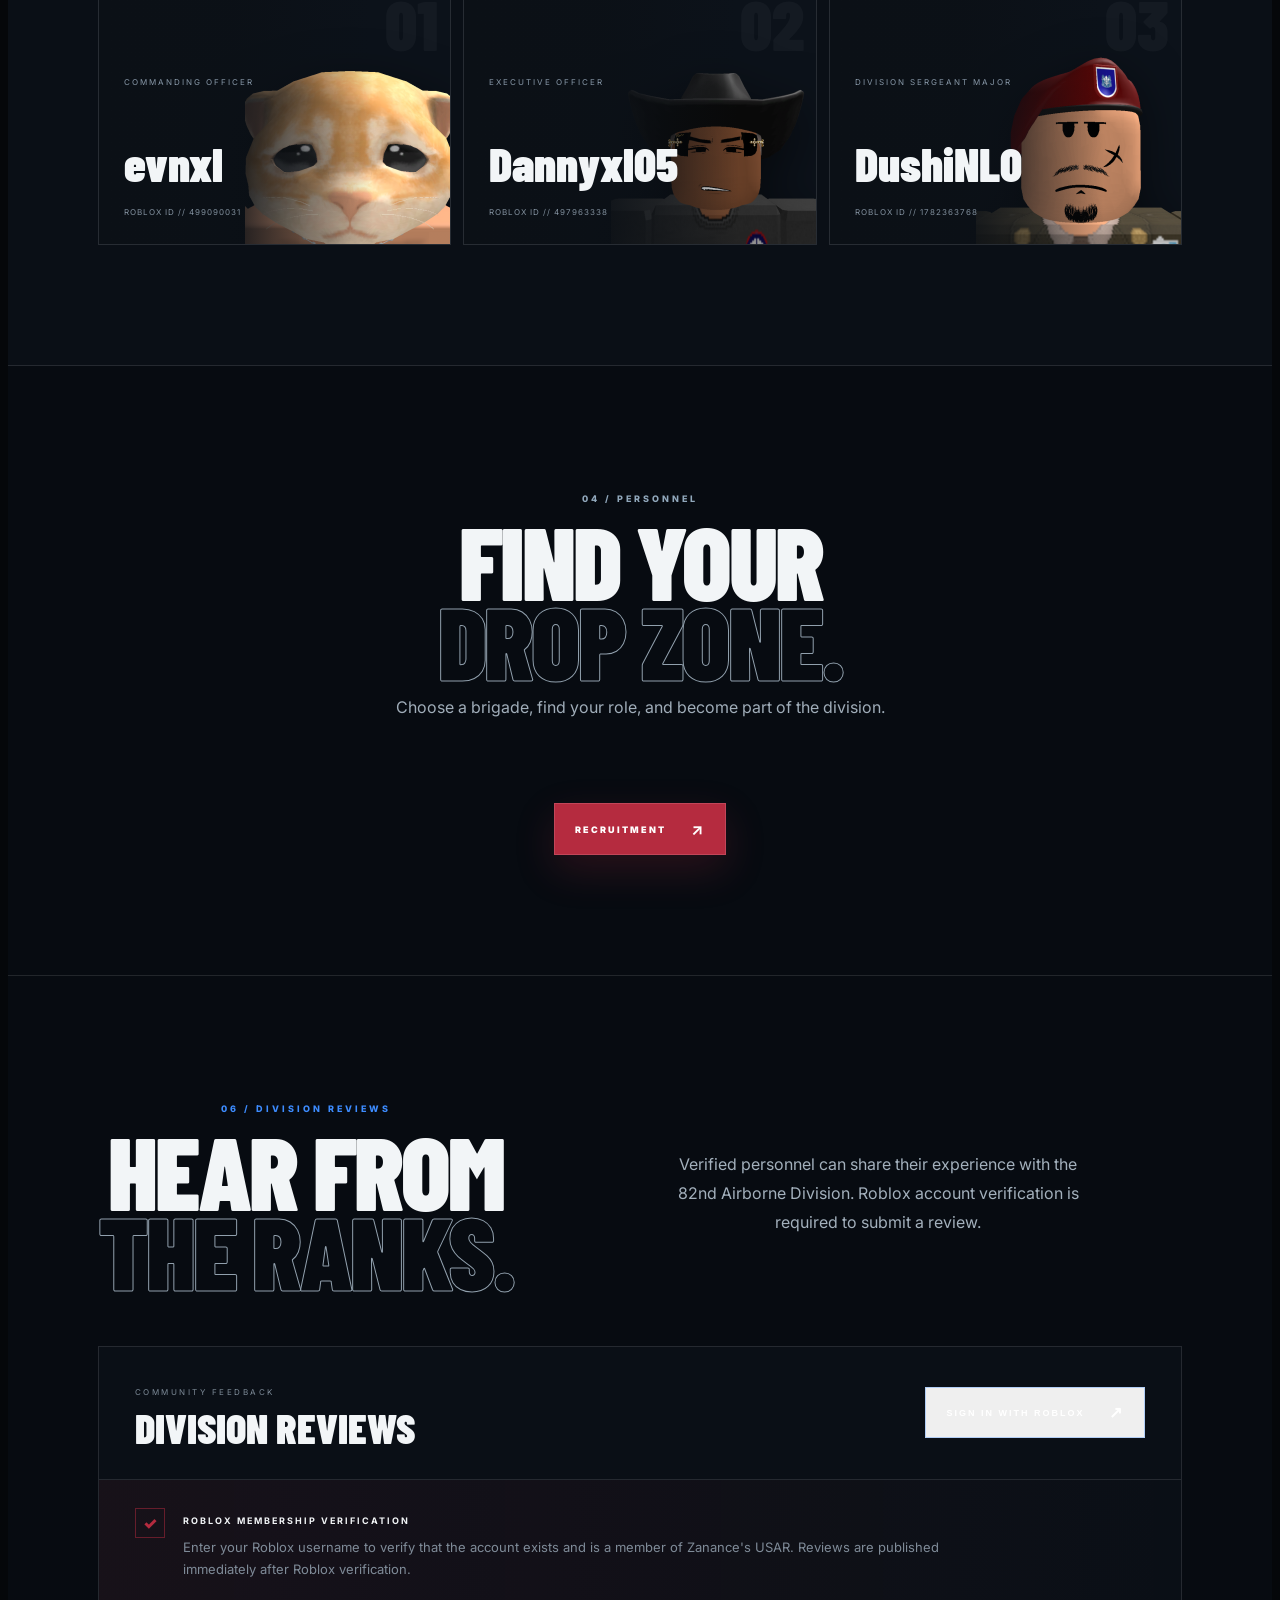
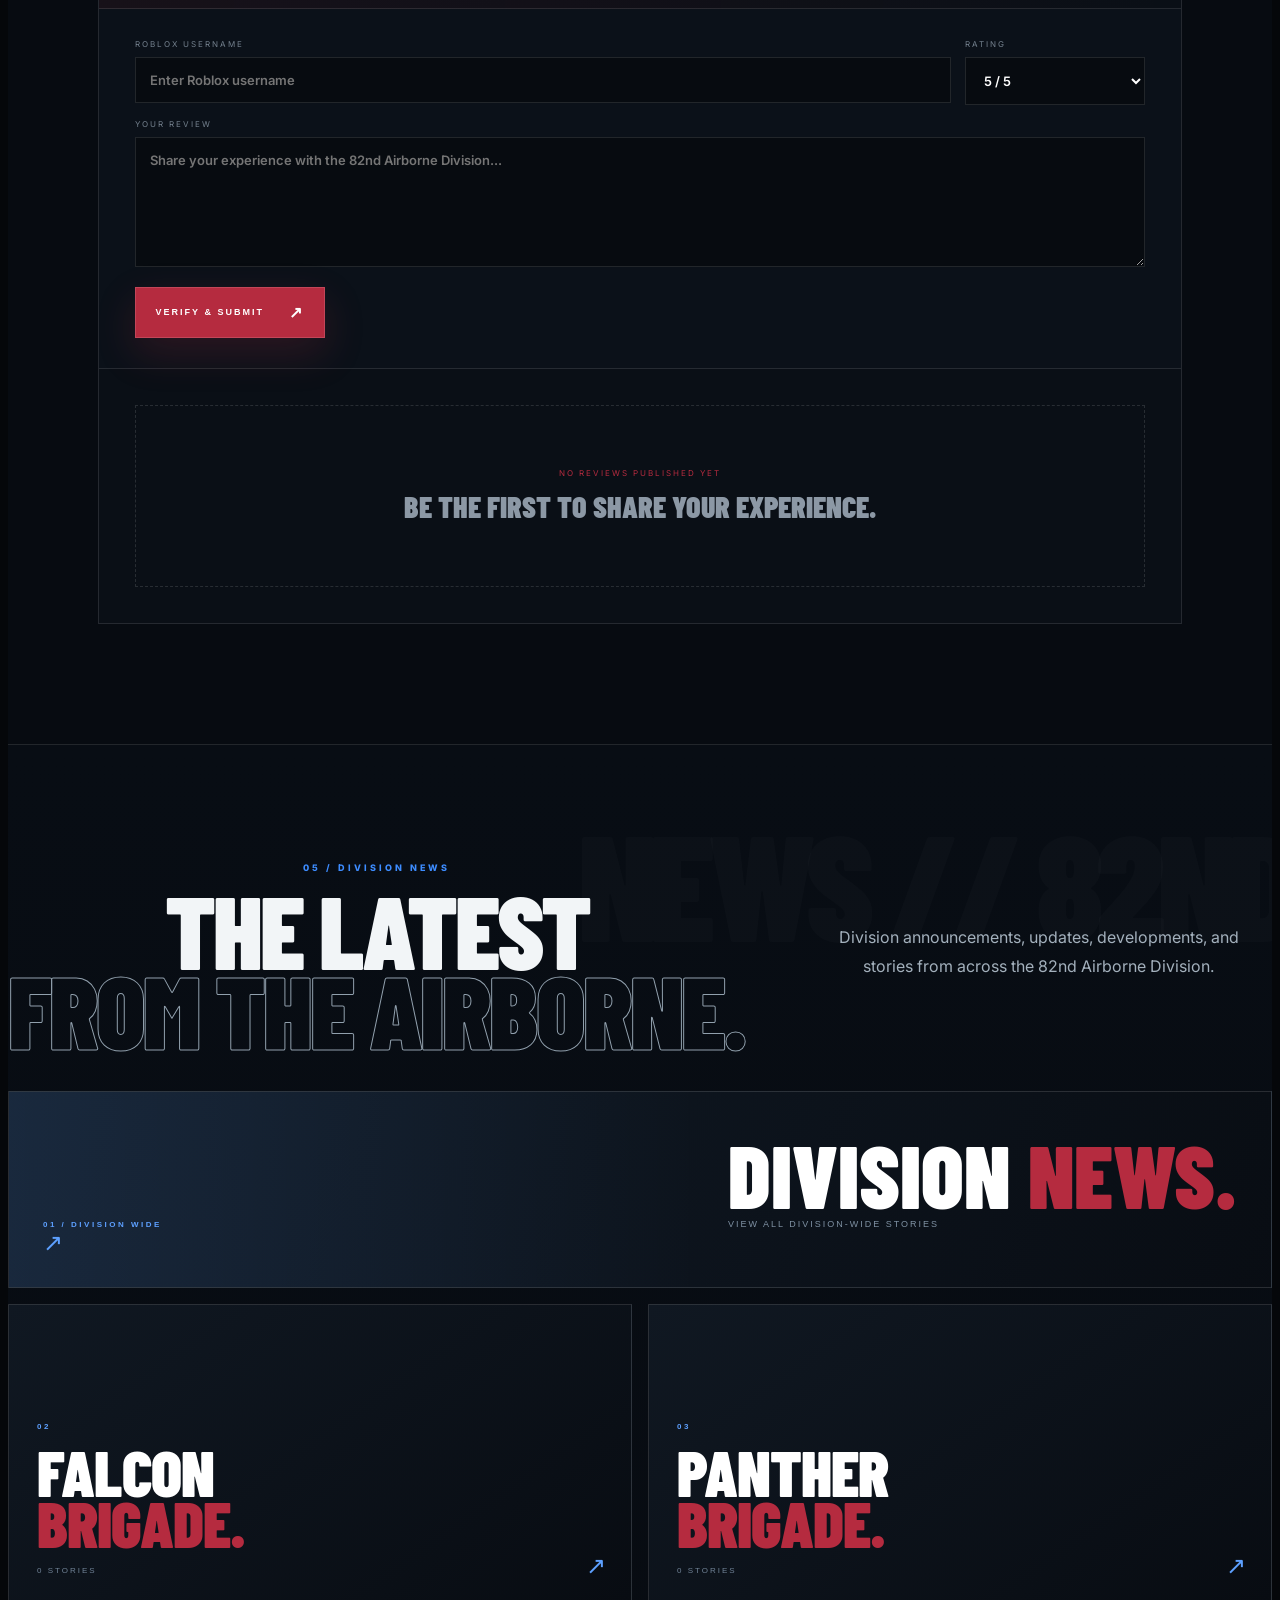
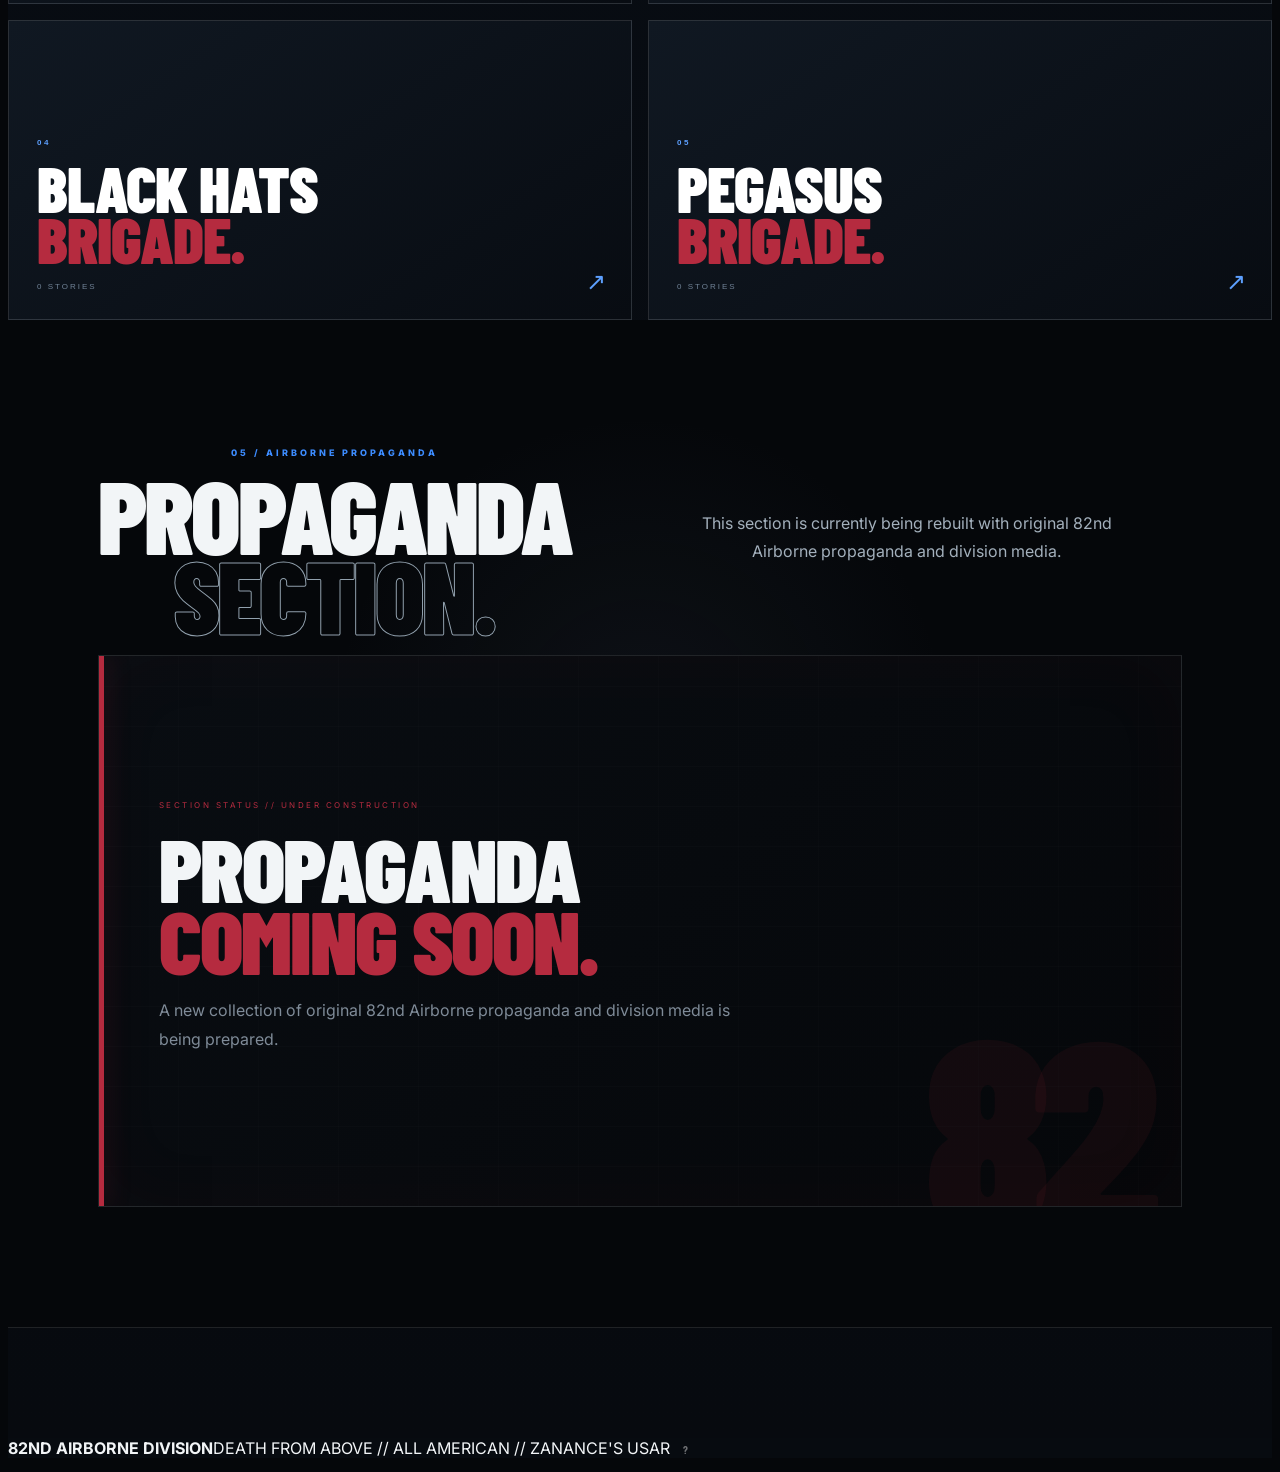
==== commit 9cef854c: "Replace command wording with staff" ====
--- a/index.html
+++ b/index.html
@@ -6,7 +6,7 @@
 <title>82nd Airborne Division</title>
 <link rel="preconnect" href="https://fonts.googleapis.com">
 <link href="https://fonts.googleapis.com/css2?family=Barlow+Condensed:wght@400;600;700;800;900&family=Inter:wght@400;600;700;800&display=swap" rel="stylesheet">
-<link rel="stylesheet" href="style.css">
+<link rel="stylesheet" href="style.css?v=20261002">
 </head>
 <body><div class="creator-modal" id="creator-modal" aria-hidden="true">
   <div class="creator-modal-backdrop"></div>
@@ -28,17 +28,17 @@
 
 <div class="noise"></div><header class="top">
 <a class="logo" href="index.html"><span>82</span> AIRBORNE</a>
-<nav><a href="#division">DIVISION</a><a href="#brigades">BRIGADES</a><a href="#command">COMMAND</a><a href="#news">NEWS</a><a href="#music">MUSIC</a><a href="#propaganda">PROPAGANDA</a><a href="#recruit">JOIN</a><a href="#reviews">REVIEWS</a></nav>
+<nav><a href="#division">DIVISION</a><a href="#brigades">BRIGADES</a><a href="#command">STAFF</a><a href="#news">NEWS</a><a href="#music">MUSIC</a><a href="#propaganda">PROPAGANDA</a><a href="#recruit">JOIN</a><a href="#reviews">REVIEWS</a></nav>
 <div class="top-right"><i></i> USAR / ONLINE</div>
 </header>
 
 <main>
 <section class="hero">
 <div class="hero-left">
-<div class="eyebrow">ZANANCE'S USAR // AIRBORNE COMMAND NETWORK</div>
+<div class="eyebrow">ZANANCE'S USAR // AIRBORNE STAFF NETWORK</div>
 <h1>DEATH<br><em>FROM</em><br>ABOVE</h1>
-<p>The 82nd Airborne Division. A structured division built around leadership, development, participation, and the four brigades that make up the command.</p>
-<div class="actions"><a class="btn red" href="#brigades">ENTER DIVISION <b>↘</b></a><a class="btn" href="#command">VIEW COMMAND</a></div>
+<p>The 82nd Airborne Division. A structured division built around leadership, development, participation, and the four brigades that make up the staff.</p>
+<div class="actions"><a class="btn red" href="#brigades">ENTER DIVISION <b>↘</b></a><a class="btn" href="#command">VIEW STAFF</a></div>
 </div>
 <div class="hero-right">
 <div class="aa">AA</div><img class="insignia" src="https://upload.wikimedia.org/wikipedia/commons/8/8a/82_ABD_SSI.svg" alt="82nd Airborne insignia">
@@ -50,7 +50,7 @@
 
 <section id="division" class="division">
 <div class="section-head"><div><span class="index">01 / DIVISION</span><h2>BUILT FOR<br><em>THE AIRBORNE.</em></h2></div><p>The 82nd Airborne Division is a structured division within Zanance's USAR, built around leadership, teamwork, development, and participation.</p></div>
-<div class="metrics"><article><b>04</b><span>ACTIVE BRIGADES</span></article><article><b>03</b><span>DIVISION COMMAND</span></article><article><b>82</b><span>AIRBORNE IDENTITY</span></article><article class="motto"><b>ALL<br>AMERICAN</b><span>DIVISION MOTTO</span></article></div>
+<div class="metrics"><article><b>04</b><span>ACTIVE BRIGADES</span></article><article><b>03</b><span>DIVISION STAFF</span></article><article><b>82</b><span>AIRBORNE IDENTITY</span></article><article class="motto"><b>ALL<br>AMERICAN</b><span>DIVISION MOTTO</span></article></div>
 </section>
 
 <section id="brigades" class="brigades">
@@ -64,7 +64,7 @@
 </section>
 
 <section id="command" class="command">
-<div class="section-head"><div><span class="index">03 / COMMAND</span><h2>DIVISION<br><em>COMMAND.</em></h2></div><p>Division leadership with live Roblox avatar cards and role identification.</p></div>
+<div class="section-head"><div><span class="index">03 / STAFF</span><h2>DIVISION<br><em>STAFF.</em></h2></div><p>Division leadership with live Roblox avatar cards and role identification.</p></div>
 <div class="command-grid">
 <article class="leader"><img src="images/avatars/evnxl.png" alt="evnxl avatar" loading="lazy"><div class="leader-info"><small>COMMANDING OFFICER</small><h3>evnxl</h3><span>ROBLOX ID // 499090031</span></div><div class="num">01</div></article><article class="leader"><img src="images/avatars/Dannyxl05.png" alt="Dannyxl05 avatar" loading="lazy"><div class="leader-info"><small>EXECUTIVE OFFICER</small><h3>Dannyxl05</h3><span>ROBLOX ID // 497963338</span></div><div class="num">02</div></article><article class="leader"><img src="images/avatars/DushiNL0.png" alt="DushiNL0 avatar" loading="lazy"><div class="leader-info"><small>DIVISION SERGEANT MAJOR</small><h3>DushiNL0</h3><span>ROBLOX ID // 1782363768</span></div><div class="num">03</div></article>
 </div>
@@ -175,7 +175,7 @@
     rows.forEach(r=>{
       const card=document.createElement('button'); card.type='button'; card.className='news-section-story';
       card.innerHTML='<div><span class="news-story-category">'+String(r.category||'DIVISION NEWS').replace(/[&<>"]/g,ch=>({'&':'&amp;','<':'&lt;','>':'&gt;','"':'&quot;'}[ch]))+'</span><h4>'+String(r.title||'').replace(/[&<>"]/g,ch=>({'&':'&amp;','<':'&lt;','>':'&gt;','"':'&quot;'}[ch]))+'</h4><p>'+String(r.summary||'').replace(/[&<>"]/g,ch=>({'&':'&amp;','<':'&lt;','>':'&gt;','"':'&quot;'}[ch]))+'</p></div><time>'+window.newsUtc(r.created_at)+'</time>';
-      card.onclick=()=>{closeNewsSection();openNewsArticle(r);}; list.appendChild(card);
+      card.onclick=()=>openNewsArticle(r); list.appendChild(card);
     });
   }
   const modal=document.getElementById('news-section-modal'); modal.classList.add('is-open'); modal.setAttribute('aria-hidden','false'); document.body.classList.add('news-modal-open');
@@ -353,4 +353,4 @@
 });
 
 miniLoad(0,false);
-</script></body></html>+</script><script src="cursor-glow.js"></script></body></html>
--- a/style.css
+++ b/style.css
@@ -1,4 +1,4 @@
-:root{--bg:#05070a;--panel:#0b1016;--white:#f2f5f7;--muted:#81909f;--line:rgba(255,255,255,.11);--red:#b52b3f;--blue:#3d8cff;--blue-dark:#174b9c;--cursor:url("[data-uri]") 12 12, auto;background:var(--bg);color:var(--white);font-family:Inter,Arial,sans-serif;overflow-x:hidden;cursor:var(--cursor)}a,button{cursor:var(--cursor)}.noise{position:fixed;inset:0;pointer-events:none;z-index:100;opacity:.025;background-image:url("data:image/svg+xml,%3Csvg xmlns='http://www.w3.org/2000/svg' width='160' height='160'%3E%3Cfilter id='n'%3E%3CfeTurbulence baseFrequency='.8' numOctaves='3'/%3E%3C/filter%3E%3Crect width='100%25' height='100%25' filter='url(%23n)'/%3E%3C/svg%3E")}.top{height:72px;position:fixed;top:0;left:0;right:0;z-index:90;display:flex;align-items:center;padding:0 4vw;background:rgba(5,7,10,.72);backdrop-filter:blur(20px);border-bottom:1px solid var(--line)}.logo{font:900 22px 'Barlow Condensed';letter-spacing:2px;color:#fff;text-decoration:none;margin-right:auto}.logo span{color:var(--blue);font-size:32px;margin-right:7px}.top nav{display:flex;gap:26px}.top nav a,.top-right{font-size:9px;font-weight:800;letter-spacing:2px;color:#8996a3;text-decoration:none}.top nav a:hover{color:#fff}.top-right{margin-left:28px}.top-right i{display:inline-block;width:5px;height:5px;background:#50df88;border-radius:50%;box-shadow:0 0 10px #50df88;margin-right:7px}.hero{min-height:100vh;padding:145px max(7vw,calc((100vw - 1500px)/2)) 45px;display:grid;grid-template-columns:1.05fr .95fr;position:relative;overflow:hidden;border-bottom:1px solid var(--line);background:radial-gradient(circle at 75% 45%,rgba(54,104,160,.2),transparent 25%),radial-gradient(circle at 80% 90%,rgba(181,43,63,.12),transparent 25%)}.hero:before{content:"";position:absolute;inset:0;background:linear-gradient(90deg,transparent 49.9%,rgba(255,255,255,.04) 50%,transparent 50.1%),linear-gradient(rgba(77,163,255,.035) 1px,transparent 1px),linear-gradient(90deg,rgba(77,163,255,.035) 1px,transparent 1px);background-size:100% 100%,80px 80px,80px 80px;transform:perspective(800px) rotateX(55deg) scale(1.8) translateY(25%);transform-origin:center bottom}.hero-left,.hero-right{position:relative;z-index:2}.eyebrow,.index{font-size:9px;letter-spacing:3px;font-weight:800;color:#6f7d8b}.hero h1{font:900 clamp(90px,12vw,185px)/.72 'Barlow Condensed';letter-spacing:-5px;margin:24px 0 35px}.hero h1 em,.section-head h2 em,.join h2 em,.archive-head h2 em{font-style:normal;color:transparent;-webkit-text-stroke:1px #91a0ad}.hero p{max-width:580px;color:#9ba7b3;line-height:1.8;font-size:15px}.actions{display:flex;gap:10px;margin-top:35px;flex-wrap:wrap}.btn{display:inline-flex;gap:25px;align-items:center;padding:15px 20px;color:#fff;text-decoration:none;border:1px solid var(--line);font-size:9px;font-weight:900;letter-spacing:2px;transition:.3s}.btn:hover{transform:translateY(-4px);border-color:#fff}.btn.red{background:var(--red);border-color:#c24659;box-shadow:0 15px 40px rgba(181,43,63,.2)}.btn.red:hover{background:#c24659;box-shadow:0 15px 45px rgba(181,43,63,.28)}.btn.blue{background:var(--blue-dark);border-color:var(--blue);box-shadow:0 15px 40px rgba(61,140,255,.18)}.btn.blue:hover{background:var(--blue);box-shadow:0 15px 45px rgba(61,140,255,.28)}.btn b{font-size:16px}.hero-right{min-height:570px}.aa{position:absolute;right:10%;top:8%;font:900 330px/1 'Barlow Condensed';color:rgba(255,255,255,.025);letter-spacing:-25px}.insignia{position:absolute;width:min(390px,65%);height:430px;object-fit:contain;right:8%;top:5%;opacity:.13;filter:drop-shadow(0 0 35px rgba(77,163,255,.4));animation:float 7s ease-in-out infinite}.drop-card,.alt-card{position:absolute;background:rgba(7,11,16,.8);border:1px solid var(--line);backdrop-filter:blur(12px);padding:15px 17px;box-shadow:0 20px 50px rgba(0,0,0,.25)}.drop-card{right:0;top:45%;min-width:220px}.drop-card span,.drop-card small,.alt-card small{display:block;font-size:7px;letter-spacing:2px;color:#6d7b89}.drop-card strong{display:block;font:800 17px 'Barlow Condensed';margin:7px 0}.drop-card i{display:inline-block;width:6px;height:6px;border-radius:50%;background:#4ee18a;box-shadow:0 0 10px #4ee18a;margin-right:7px}.alt-card{left:5%;bottom:16%;font:900 30px 'Barlow Condensed';border-left:2px solid var(--red)}.cross{position:absolute;right:17%;bottom:18%;width:40px;height:40px;border:1px solid rgba(255,255,255,.18);border-radius:50%}.cross:before,.cross:after{content:"";position:absolute;background:rgba(255,255,255,.25)}.cross:before{width:60px;height:1px;left:-11px;top:19px}.cross:after{height:60px;width:1px;top:-11px;left:19px}.hero-bottom{position:absolute;z-index:3;bottom:18px;left:max(7vw,calc((100vw - 1500px)/2));right:max(7vw,calc((100vw - 1500px)/2));display:flex;justify-content:space-between;border-top:1px solid var(--line);padding-top:12px;font-size:7px;letter-spacing:2px;color:#657381}.division,.brigades,.command,.join,.propaganda{padding:120px max(7vw,calc((100vw - 1500px)/2));border-bottom:1px solid var(--line)}.division,.command{background:#080c11}.section-head,.archive-head{display:flex;justify-content:space-between;gap:60px;align-items:flex-end;margin-bottom:55px}.section-head h2,.join h2,.archive-head h2{font:900 clamp(60px,8vw,110px)/.78 'Barlow Condensed';letter-spacing:-3px;margin:15px 0 0}.section-head>p,.archive-head>p{max-width:440px;color:#8d99a6;line-height:1.8;margin:0}.metrics{display:grid;grid-template-columns:repeat(4,1fr);gap:1px;background:var(--line);border:1px solid var(--line)}.metrics article{background:#090d12;padding:35px;min-height:170px}.metrics b{display:block;font:900 65px 'Barlow Condensed'}.metrics span{font-size:8px;letter-spacing:2px;color:#71808e}.metrics .motto b{font-size:35px;line-height:.85}.brigade-grid{display:grid;grid-template-columns:1.25fr .75fr .75fr 1.25fr;gap:12px}.b-card{min-height:430px;background:linear-gradient(145deg,rgba(255,255,255,.025),rgba(255,255,255,0));padding:24px;position:relative;overflow:hidden;color:#fff;text-decoration:none;border:1px solid var(--line);display:flex;flex-direction:column;justify-content:flex-end;transition:.45s}.b-card:before{content:"";position:absolute;inset:0;background:radial-gradient(circle at 80% 20%,var(--c),transparent 45%);opacity:.28;transition:.4s}.b-card:hover{transform:translateY(-10px);border-color:var(--c);box-shadow:0 25px 60px rgba(0,0,0,.4)}.b-card:hover:before{opacity:.5}.b-card small,.b-card span,.b-card strong,.b-card b{position:relative;z-index:1}.b-card small{font-size:8px;letter-spacing:2px;color:#8996a3;margin-bottom:auto}.b-card strong{font:900 60px/.8 'Barlow Condensed';letter-spacing:-2px}.b-card span{font-size:8px;letter-spacing:1.5px;color:#8c98a5;margin-top:14px}.b-card>b{position:absolute;right:20px;bottom:18px;font-size:22px}.falcon{--c:#b52b3f}.panther{--c:#f06a9a}.blackhats{--c:#3d8cff}.pegasus{--c:#cfd4da}.command-grid{display:grid;grid-template-columns:repeat(3,1fr);gap:12px}.leader{min-height:265px;padding:0;background:#0b1016;border:1px solid var(--line);position:relative;overflow:hidden;transition:.35s;display:flex;align-items:flex-end}.leader:hover{transform:translateY(-8px);border-color:#4da3ff}.leader img{position:absolute;right:-5px;bottom:-12px;width:210px;height:210px;object-fit:contain;filter:drop-shadow(0 15px 25px rgba(0,0,0,.5));transition:.45s}.leader:hover img{transform:scale(1.06) translateY(-5px)}.leader:after{content:"";position:absolute;inset:0;background:linear-gradient(90deg,#0b1016 0%,rgba(11,16,22,.9) 38%,transparent 78%);pointer-events:none}.leader-info{position:relative;z-index:2;padding:25px}.leader-info small{font-size:8px;letter-spacing:2px;color:#71808e}.leader-info h3{font:900 48px 'Barlow Condensed';margin:45px 0 7px}.leader-info span{font-size:8px;color:#687582;letter-spacing:1px}.leader .num{font:900 70px 'Barlow Condensed';color:rgba(255,255,255,.035);position:absolute;right:12px;top:2px;z-index:1}.join{display:flex;align-items:center;justify-content:space-between;gap:40px;background:radial-gradient(circle at 80%,rgba(181,43,63,.16),transparent 35%),#080c11}.join p{color:#8c98a5}.join .btn{margin-top:30px}.propaganda{position:relative;overflow:hidden;background:radial-gradient(circle at 50% 40%,rgba(70,90,115,.12),transparent 35%),#05070a}.archive-head{margin-bottom:20px}.prop-wall{position:relative;min-height:520px;display:flex;align-items:center;justify-content:center;gap:28px;padding:55px 0}.poster{width:220px;height:330px;background:#10151b;border:1px solid rgba(255,255,255,.14);padding:10px;color:#fff;text-decoration:none;position:relative;box-shadow:0 30px 60px rgba(0,0,0,.5);transition:.5s;animation:posterFloat 6s ease-in-out infinite;animation-delay:var(--d)}.poster img{width:100%;height:250px;object-fit:cover;filter:grayscale(1) contrast(1.15);display:block}.poster:after{content:"";position:absolute;inset:10px;box-shadow:inset 0 0 0 1px rgba(255,255,255,.08);pointer-events:none}.poster span{display:block;font:900 16px 'Barlow Condensed';letter-spacing:2px;margin-top:14px}.poster b{display:block;font-size:7px;letter-spacing:2px;color:#7c8996;margin-top:6px}.poster:hover{transform:translateY(-22px) rotate(0deg) scale(1.08);z-index:5;border-color:#fff;box-shadow:0 35px 90px rgba(0,0,0,.7)}.p1{transform:rotate(-7deg);margin-right:-15px}.p2{transform:rotate(4deg);margin-top:45px}.p3{transform:rotate(-3deg);margin-top:-35px}.p4{transform:rotate(7deg);margin-left:-15px}.archive-note{text-align:center;font-size:7px;letter-spacing:2px;color:#5f6d79}.propaganda-build{min-height:430px;border:1px solid var(--line);background:linear-gradient(135deg,#090d12,#05070a);position:relative;overflow:hidden;display:flex;align-items:center;padding:60px;box-shadow:inset 0 0 80px rgba(181,43,63,.04)}.propaganda-build:before{content:"";position:absolute;inset:0;background:repeating-linear-gradient(0deg,transparent 0 39px,rgba(255,255,255,.025) 40px),repeating-linear-gradient(90deg,transparent 0 79px,rgba(255,255,255,.02) 80px);pointer-events:none}.build-mark{font:900 280px/.7 'Barlow Condensed';color:rgba(181,43,63,.07);position:absolute;right:40px;bottom:-20px;letter-spacing:-20px}.build-copy{position:relative;z-index:2;max-width:720px}.build-copy>span{font-size:8px;letter-spacing:2.5px;color:#b52b3f}.build-copy h3{font:900 clamp(52px,7vw,96px)/.8 'Barlow Condensed';letter-spacing:-2px;margin:20px 0}.build-copy h3 em{color:#b52b3f;font-style:normal}.build-copy p{max-width:600px;color:#7f8b98;line-height:1.8}.build-line{position:absolute;left:0;top:0;width:5px;height:100%;background:#b52b3f;box-shadow:0 0 25px rgba(181,43,63,.35)}@media(max-width:650px){.propaganda-build{min-height:380px;padding:35px 25px}.build-mark{font-size:190px;right:15px}.build-copy h3{font-size:62px}}@keyframes posterFloat{50%{translate:0 -12px}}@keyframes float{50%{transform:translateY(-18px) rotate(2deg)}}to{transform:translateY(100vh)}}@media(max-width:1000px){.hero{grid-template-columns:1fr}.hero-right{display:none}.hero h1{font-size:110px}.metrics{grid-template-columns:repeat(2,1fr)}.brigade-grid{grid-template-columns:repeat(2,1fr)}.command-grid{grid-template-columns:1fr}.section-head,.archive-head{display:block}.section-head>p,.archive-head>p{margin-top:25px}.top nav{display:none}.prop-wall{min-height:480px;overflow:hidden}.poster{width:190px;height:290px}.poster img{height:215px}}@media(max-width:650px){.top{padding:0 20px}.hero{padding:120px 20px 80px}.hero h1{font-size:82px;letter-spacing:-3px}.division,.brigades,.command,.join,.propaganda{padding:85px 20px}.section-head h2,.join h2,.archive-head h2{font-size:70px}.metrics,.brigade-grid{grid-template-columns:1fr}.b-card{min-height:320px}.hero-bottom{left:20px;right:20px;gap:10px;overflow:hidden}.hero-bottom span:nth-child(3),.hero-bottom span:nth-child(4){display:none}.prop-wall{justify-content:flex-start;overflow-x:auto;overflow-y:hidden;padding:55px 25px 75px;scroll-snap-type:x mandatory}.poster{flex:0 0 220px;scroll-snap-align:center}.p1,.p2,.p3,.p4{margin:0;transform:rotate(0)}footer{padding:22px 20px;display:block}footer span{display:block;margin-top:10px}}@media(prefers-reduced-motion:reduce){*{animation:none!important;scroll-behavior:auto!important;transition:none!important}}
+:root{--bg:#05070a;--panel:#0b1016;--white:#f2f5f7;--muted:#81909f;--line:rgba(255,255,255,.11);--red:#b52b3f;--blue:#3d8cff;--blue-dark:#174b9c;--cursor:auto;background:var(--bg);color:var(--white);font-family:Inter,Arial,sans-serif;overflow-x:hidden;cursor:var(--cursor)}a,button{cursor:var(--cursor)}.noise{position:fixed;inset:0;pointer-events:none;z-index:100;opacity:.025;background-image:url("data:image/svg+xml,%3Csvg xmlns='http://www.w3.org/2000/svg' width='160' height='160'%3E%3Cfilter id='n'%3E%3CfeTurbulence baseFrequency='.8' numOctaves='3'/%3E%3C/filter%3E%3Crect width='100%25' height='100%25' filter='url(%23n)'/%3E%3C/svg%3E")}.top{height:72px;position:fixed;top:0;left:0;right:0;z-index:90;display:flex;align-items:center;padding:0 4vw;background:rgba(5,7,10,.72);backdrop-filter:blur(20px);border-bottom:1px solid var(--line)}.logo{font:900 22px 'Barlow Condensed';letter-spacing:2px;color:#fff;text-decoration:none;margin-right:auto}.logo span{color:var(--blue);font-size:32px;margin-right:7px}.top nav{display:flex;gap:26px}.top nav a,.top-right{font-size:9px;font-weight:800;letter-spacing:2px;color:#8996a3;text-decoration:none}.top nav a:hover{color:#fff}.top-right{margin-left:28px}.top-right i{display:inline-block;width:5px;height:5px;background:#50df88;border-radius:50%;box-shadow:0 0 10px #50df88;margin-right:7px}.hero{min-height:100vh;padding:145px max(7vw,calc((100vw - 1500px)/2)) 45px;display:grid;grid-template-columns:1.05fr .95fr;position:relative;overflow:hidden;border-bottom:1px solid var(--line);background:radial-gradient(circle at 75% 45%,rgba(54,104,160,.2),transparent 25%),radial-gradient(circle at 80% 90%,rgba(181,43,63,.12),transparent 25%)}.hero:before{content:"";position:absolute;inset:0;background:linear-gradient(90deg,transparent 49.9%,rgba(255,255,255,.04) 50%,transparent 50.1%),linear-gradient(rgba(77,163,255,.035) 1px,transparent 1px),linear-gradient(90deg,rgba(77,163,255,.035) 1px,transparent 1px);background-size:100% 100%,80px 80px,80px 80px;transform:perspective(800px) rotateX(55deg) scale(1.8) translateY(25%);transform-origin:center bottom}.hero-left,.hero-right{position:relative;z-index:2}.eyebrow,.index{font-size:9px;letter-spacing:3px;font-weight:800;color:#6f7d8b}.hero h1{font:900 clamp(90px,12vw,185px)/.72 'Barlow Condensed';letter-spacing:-5px;margin:24px 0 35px}.hero h1 em,.section-head h2 em,.join h2 em,.archive-head h2 em{font-style:normal;color:transparent;-webkit-text-stroke:1px #91a0ad}.hero p{max-width:580px;color:#9ba7b3;line-height:1.8;font-size:15px}.actions{display:flex;gap:10px;margin-top:35px;flex-wrap:wrap}.btn{display:inline-flex;gap:25px;align-items:center;padding:15px 20px;color:#fff;text-decoration:none;border:1px solid var(--line);font-size:9px;font-weight:900;letter-spacing:2px;transition:.3s}.btn:hover{transform:translateY(-4px);border-color:#fff}.btn.red{background:var(--red);border-color:#c24659;box-shadow:0 15px 40px rgba(181,43,63,.2)}.btn.red:hover{background:#c24659;box-shadow:0 15px 45px rgba(181,43,63,.28)}.btn.blue{background:var(--blue-dark);border-color:var(--blue);box-shadow:0 15px 40px rgba(61,140,255,.18)}.btn.blue:hover{background:var(--blue);box-shadow:0 15px 45px rgba(61,140,255,.28)}.btn b{font-size:16px}.hero-right{min-height:570px}.aa{position:absolute;right:10%;top:8%;font:900 330px/1 'Barlow Condensed';color:rgba(255,255,255,.025);letter-spacing:-25px}.insignia{position:absolute;width:min(390px,65%);height:430px;object-fit:contain;right:8%;top:5%;opacity:.13;filter:drop-shadow(0 0 35px rgba(77,163,255,.4));animation:float 7s ease-in-out infinite}.drop-card,.alt-card{position:absolute;background:rgba(7,11,16,.8);border:1px solid var(--line);backdrop-filter:blur(12px);padding:15px 17px;box-shadow:0 20px 50px rgba(0,0,0,.25)}.drop-card{right:0;top:45%;min-width:220px}.drop-card span,.drop-card small,.alt-card small{display:block;font-size:7px;letter-spacing:2px;color:#6d7b89}.drop-card strong{display:block;font:800 17px 'Barlow Condensed';margin:7px 0}.drop-card i{display:inline-block;width:6px;height:6px;border-radius:50%;background:#4ee18a;box-shadow:0 0 10px #4ee18a;margin-right:7px}.alt-card{left:5%;bottom:16%;font:900 30px 'Barlow Condensed';border-left:2px solid var(--red)}.cross{position:absolute;right:17%;bottom:18%;width:40px;height:40px;border:1px solid rgba(255,255,255,.18);border-radius:50%}.cross:before,.cross:after{content:"";position:absolute;background:rgba(255,255,255,.25)}.cross:before{width:60px;height:1px;left:-11px;top:19px}.cross:after{height:60px;width:1px;top:-11px;left:19px}.hero-bottom{position:absolute;z-index:3;bottom:18px;left:max(7vw,calc((100vw - 1500px)/2));right:max(7vw,calc((100vw - 1500px)/2));display:flex;justify-content:space-between;border-top:1px solid var(--line);padding-top:12px;font-size:7px;letter-spacing:2px;color:#657381}.division,.brigades,.command,.join,.propaganda{padding:120px max(7vw,calc((100vw - 1500px)/2));border-bottom:1px solid var(--line)}.division,.command{background:#080c11}.section-head,.archive-head{display:flex;justify-content:space-between;gap:60px;align-items:flex-end;margin-bottom:55px}.section-head h2,.join h2,.archive-head h2{font:900 clamp(60px,8vw,110px)/.78 'Barlow Condensed';letter-spacing:-3px;margin:15px 0 0}.section-head>p,.archive-head>p{max-width:440px;color:#8d99a6;line-height:1.8;margin:0}.metrics{display:grid;grid-template-columns:repeat(4,1fr);gap:1px;background:var(--line);border:1px solid var(--line)}.metrics article{background:#090d12;padding:35px;min-height:170px}.metrics b{display:block;font:900 65px 'Barlow Condensed'}.metrics span{font-size:8px;letter-spacing:2px;color:#71808e}.metrics .motto b{font-size:35px;line-height:.85}.brigade-grid{display:grid;grid-template-columns:1.25fr .75fr .75fr 1.25fr;gap:12px}.b-card{min-height:430px;background:linear-gradient(145deg,rgba(255,255,255,.025),rgba(255,255,255,0));padding:24px;position:relative;overflow:hidden;color:#fff;text-decoration:none;border:1px solid var(--line);display:flex;flex-direction:column;justify-content:flex-end;transition:.45s}.b-card:before{content:"";position:absolute;inset:0;background:radial-gradient(circle at 80% 20%,var(--c),transparent 45%);opacity:.28;transition:.4s}.b-card:hover{transform:translateY(-10px);border-color:var(--c);box-shadow:0 25px 60px rgba(0,0,0,.4)}.b-card:hover:before{opacity:.5}.b-card small,.b-card span,.b-card strong,.b-card b{position:relative;z-index:1}.b-card small{font-size:8px;letter-spacing:2px;color:#8996a3;margin-bottom:auto}.b-card strong{font:900 60px/.8 'Barlow Condensed';letter-spacing:-2px}.b-card span{font-size:8px;letter-spacing:1.5px;color:#8c98a5;margin-top:14px}.b-card>b{position:absolute;right:20px;bottom:18px;font-size:22px}.falcon{--c:#b52b3f}.panther{--c:#f06a9a}.blackhats{--c:#3d8cff}.pegasus{--c:#cfd4da}.command-grid{display:grid;grid-template-columns:repeat(3,1fr);gap:12px}.leader{min-height:265px;padding:0;background:#0b1016;border:1px solid var(--line);position:relative;overflow:hidden;transition:.35s;display:flex;align-items:flex-end}.leader:hover{transform:translateY(-8px);border-color:#4da3ff}.leader img{position:absolute;right:-5px;bottom:-12px;width:210px;height:210px;object-fit:contain;filter:drop-shadow(0 15px 25px rgba(0,0,0,.5));transition:.45s}.leader:hover img{transform:scale(1.06) translateY(-5px)}.leader:after{content:"";position:absolute;inset:0;background:linear-gradient(90deg,#0b1016 0%,rgba(11,16,22,.9) 38%,transparent 78%);pointer-events:none}.leader-info{position:relative;z-index:2;padding:25px}.leader-info small{font-size:8px;letter-spacing:2px;color:#71808e}.leader-info h3{font:900 48px 'Barlow Condensed';margin:45px 0 7px}.leader-info span{font-size:8px;color:#687582;letter-spacing:1px}.leader .num{font:900 70px 'Barlow Condensed';color:rgba(255,255,255,.035);position:absolute;right:12px;top:2px;z-index:1}.join{display:flex;align-items:center;justify-content:space-between;gap:40px;background:radial-gradient(circle at 80%,rgba(181,43,63,.16),transparent 35%),#080c11}.join p{color:#8c98a5}.join .btn{margin-top:30px}.propaganda{position:relative;overflow:hidden;background:radial-gradient(circle at 50% 40%,rgba(70,90,115,.12),transparent 35%),#05070a}.archive-head{margin-bottom:20px}.prop-wall{position:relative;min-height:520px;display:flex;align-items:center;justify-content:center;gap:28px;padding:55px 0}.poster{width:220px;height:330px;background:#10151b;border:1px solid rgba(255,255,255,.14);padding:10px;color:#fff;text-decoration:none;position:relative;box-shadow:0 30px 60px rgba(0,0,0,.5);transition:.5s;animation:posterFloat 6s ease-in-out infinite;animation-delay:var(--d)}.poster img{width:100%;height:250px;object-fit:cover;filter:grayscale(1) contrast(1.15);display:block}.poster:after{content:"";position:absolute;inset:10px;box-shadow:inset 0 0 0 1px rgba(255,255,255,.08);pointer-events:none}.poster span{display:block;font:900 16px 'Barlow Condensed';letter-spacing:2px;margin-top:14px}.poster b{display:block;font-size:7px;letter-spacing:2px;color:#7c8996;margin-top:6px}.poster:hover{transform:translateY(-22px) rotate(0deg) scale(1.08);z-index:5;border-color:#fff;box-shadow:0 35px 90px rgba(0,0,0,.7)}.p1{transform:rotate(-7deg);margin-right:-15px}.p2{transform:rotate(4deg);margin-top:45px}.p3{transform:rotate(-3deg);margin-top:-35px}.p4{transform:rotate(7deg);margin-left:-15px}.archive-note{text-align:center;font-size:7px;letter-spacing:2px;color:#5f6d79}.propaganda-build{min-height:430px;border:1px solid var(--line);background:linear-gradient(135deg,#090d12,#05070a);position:relative;overflow:hidden;display:flex;align-items:center;padding:60px;box-shadow:inset 0 0 80px rgba(181,43,63,.04)}.propaganda-build:before{content:"";position:absolute;inset:0;background:repeating-linear-gradient(0deg,transparent 0 39px,rgba(255,255,255,.025) 40px),repeating-linear-gradient(90deg,transparent 0 79px,rgba(255,255,255,.02) 80px);pointer-events:none}.build-mark{font:900 280px/.7 'Barlow Condensed';color:rgba(181,43,63,.07);position:absolute;right:40px;bottom:-20px;letter-spacing:-20px}.build-copy{position:relative;z-index:2;max-width:720px}.build-copy>span{font-size:8px;letter-spacing:2.5px;color:#b52b3f}.build-copy h3{font:900 clamp(52px,7vw,96px)/.8 'Barlow Condensed';letter-spacing:-2px;margin:20px 0}.build-copy h3 em{color:#b52b3f;font-style:normal}.build-copy p{max-width:600px;color:#7f8b98;line-height:1.8}.build-line{position:absolute;left:0;top:0;width:5px;height:100%;background:#b52b3f;box-shadow:0 0 25px rgba(181,43,63,.35)}@media(max-width:650px){.propaganda-build{min-height:380px;padding:35px 25px}.build-mark{font-size:190px;right:15px}.build-copy h3{font-size:62px}}@keyframes posterFloat{50%{translate:0 -12px}}@keyframes float{50%{transform:translateY(-18px) rotate(2deg)}}to{transform:translateY(100vh)}}@media(max-width:1000px){.hero{grid-template-columns:1fr}.hero-right{display:none}.hero h1{font-size:110px}.metrics{grid-template-columns:repeat(2,1fr)}.brigade-grid{grid-template-columns:repeat(2,1fr)}.command-grid{grid-template-columns:1fr}.section-head,.archive-head{display:block}.section-head>p,.archive-head>p{margin-top:25px}.top nav{display:none}.prop-wall{min-height:480px;overflow:hidden}.poster{width:190px;height:290px}.poster img{height:215px}}@media(max-width:650px){.top{padding:0 20px}.hero{padding:120px 20px 80px}.hero h1{font-size:82px;letter-spacing:-3px}.division,.brigades,.command,.join,.propaganda{padding:85px 20px}.section-head h2,.join h2,.archive-head h2{font-size:70px}.metrics,.brigade-grid{grid-template-columns:1fr}.b-card{min-height:320px}.hero-bottom{left:20px;right:20px;gap:10px;overflow:hidden}.hero-bottom span:nth-child(3),.hero-bottom span:nth-child(4){display:none}.prop-wall{justify-content:flex-start;overflow-x:auto;overflow-y:hidden;padding:55px 25px 75px;scroll-snap-type:x mandatory}.poster{flex:0 0 220px;scroll-snap-align:center}.p1,.p2,.p3,.p4{margin:0;transform:rotate(0)}footer{padding:22px 20px;display:block}footer span{display:block;margin-top:10px}}@media(prefers-reduced-motion:reduce){*{animation:none!important;scroll-behavior:auto!important;transition:none!important}}
 /* CENTERED CONTENT PASS — keeps the existing layout/grid intact */
 .hero-left,.section-head,.archive-head,.join{text-align:center}
 .hero-left p,.section-head>p,.archive-head>p{margin-left:auto;margin-right:auto}
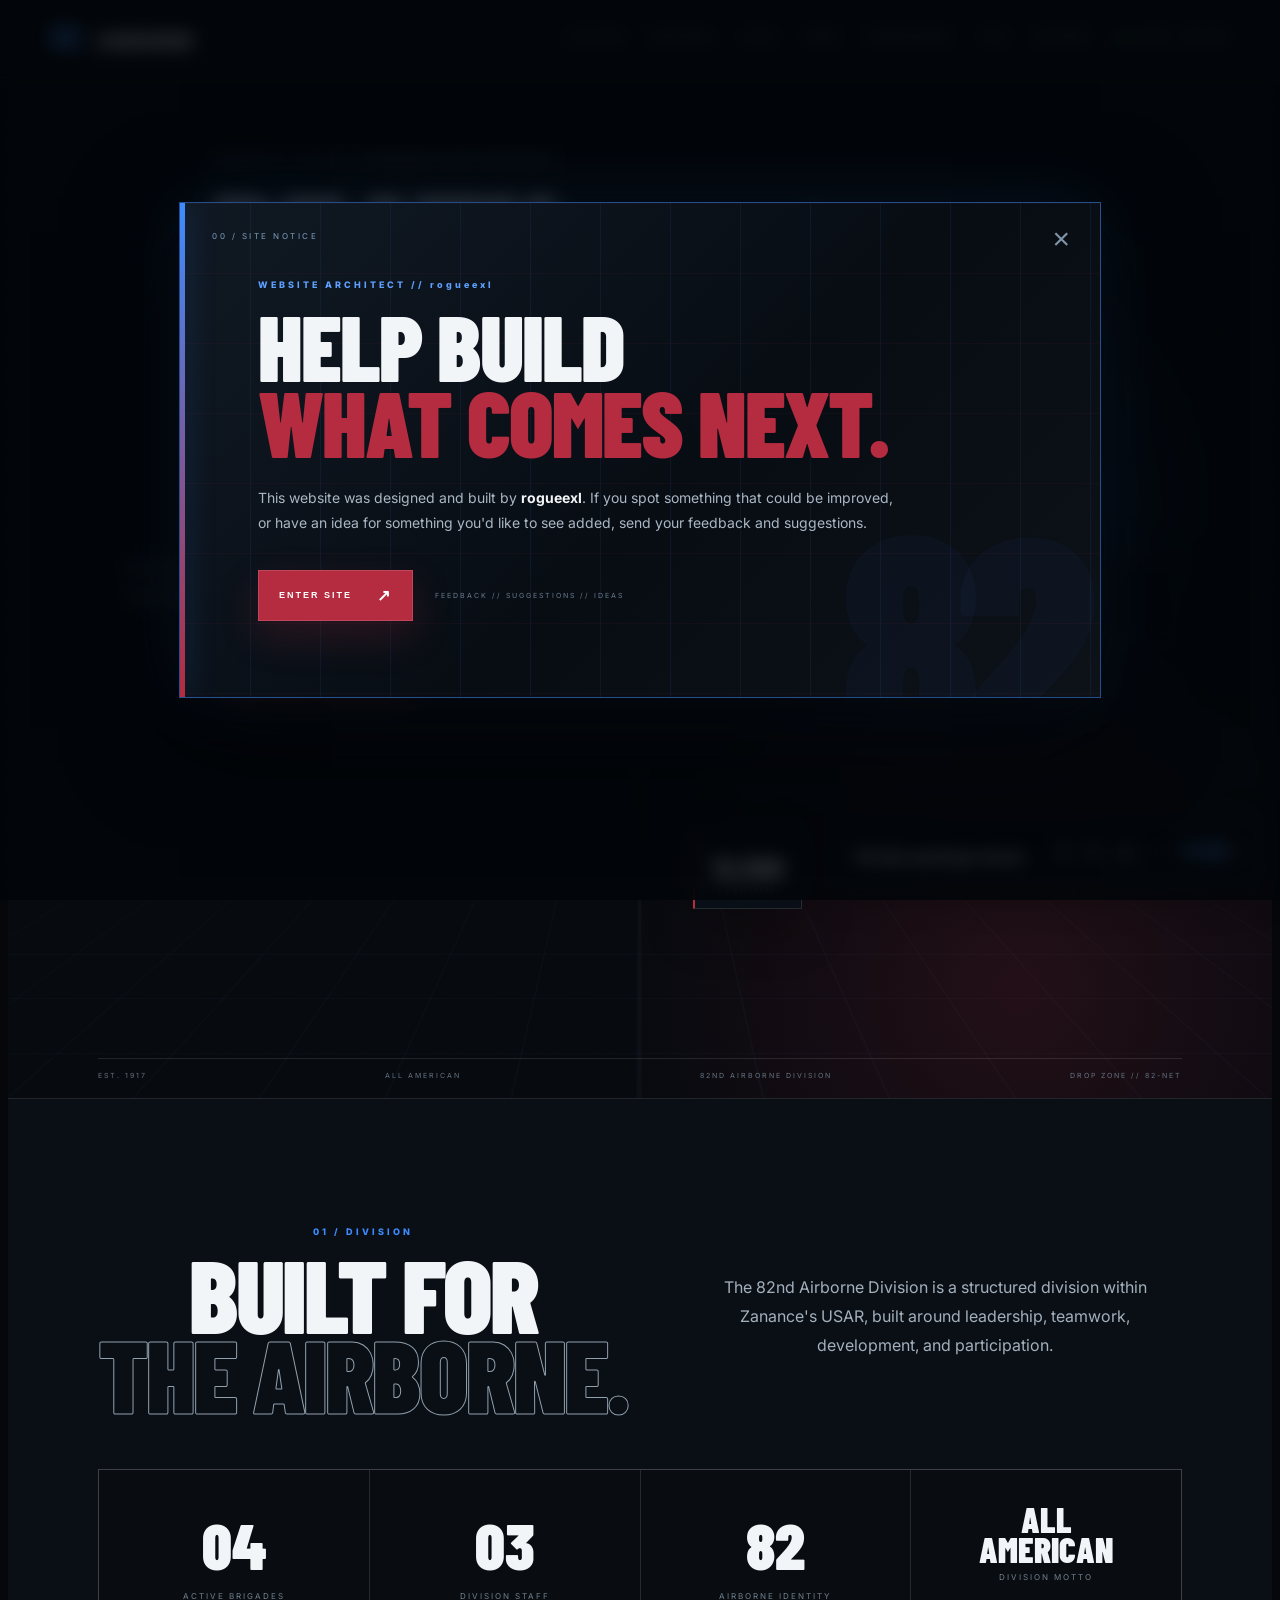
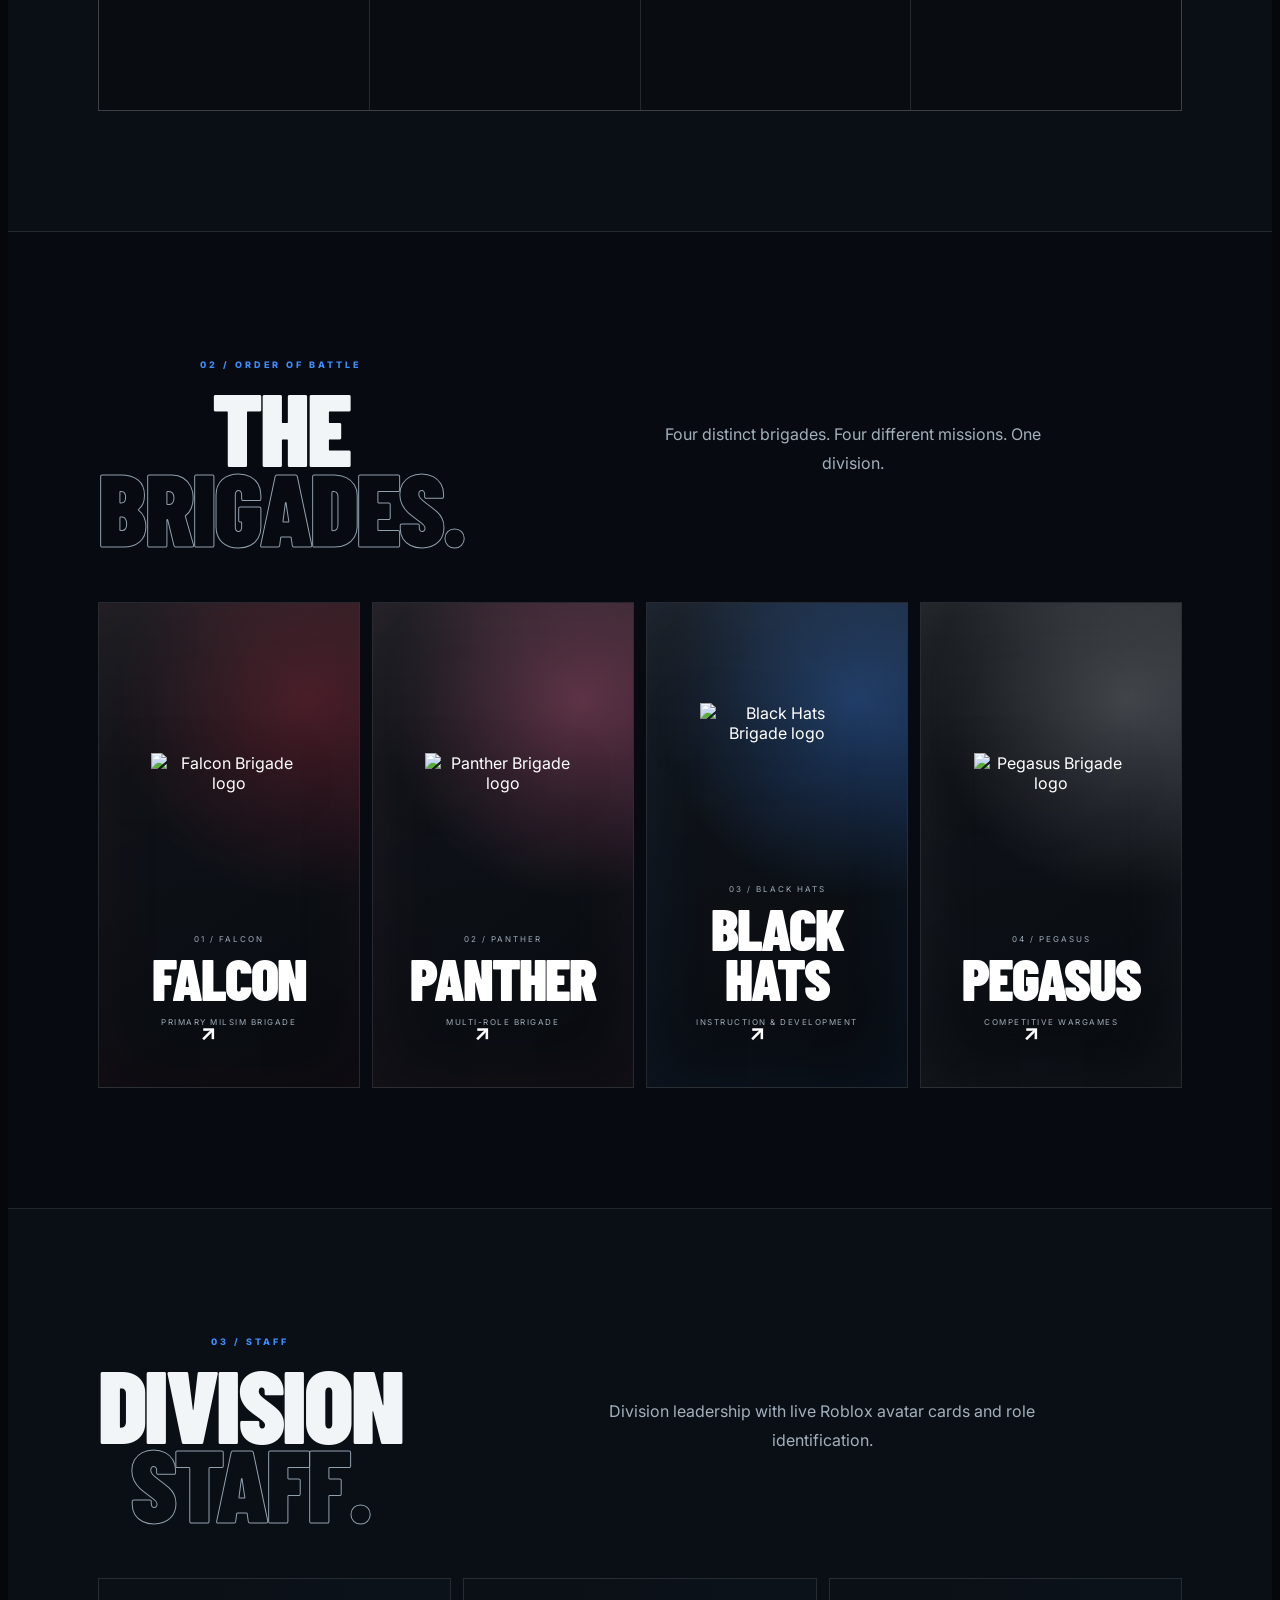
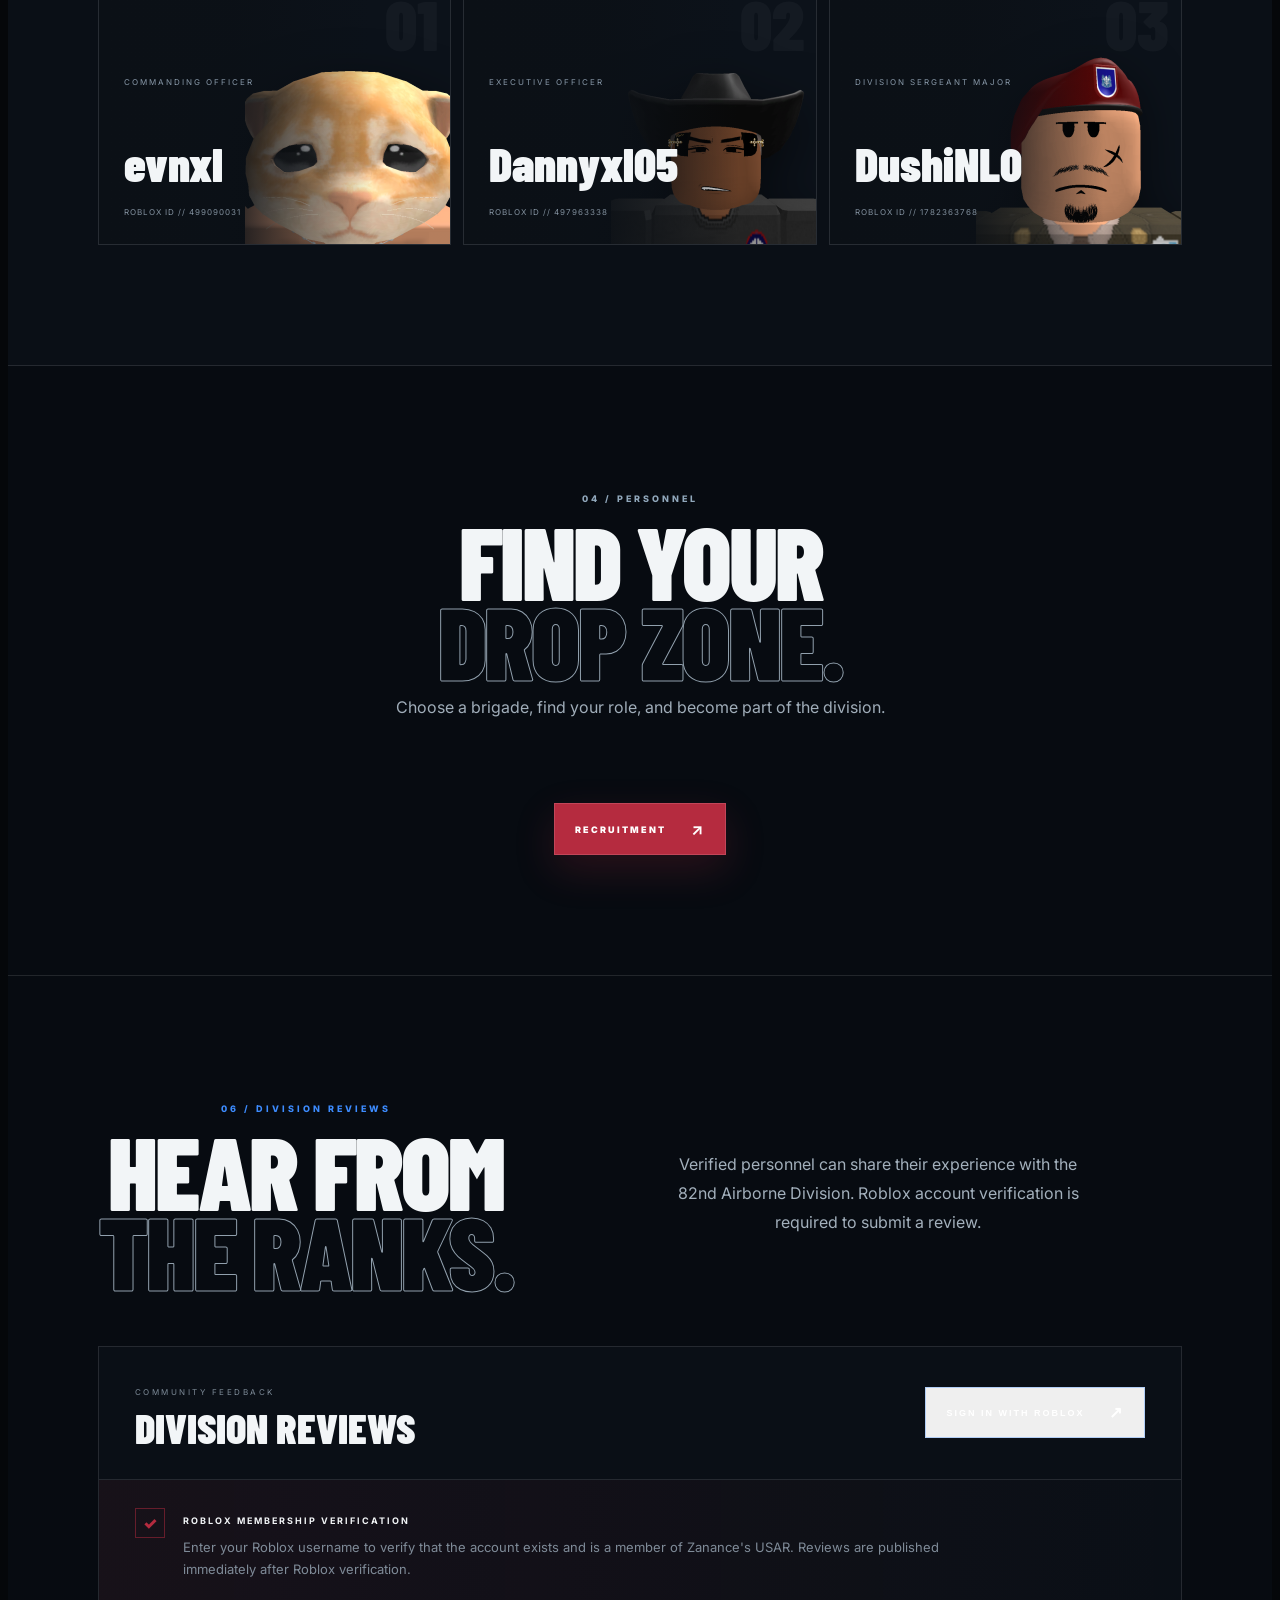
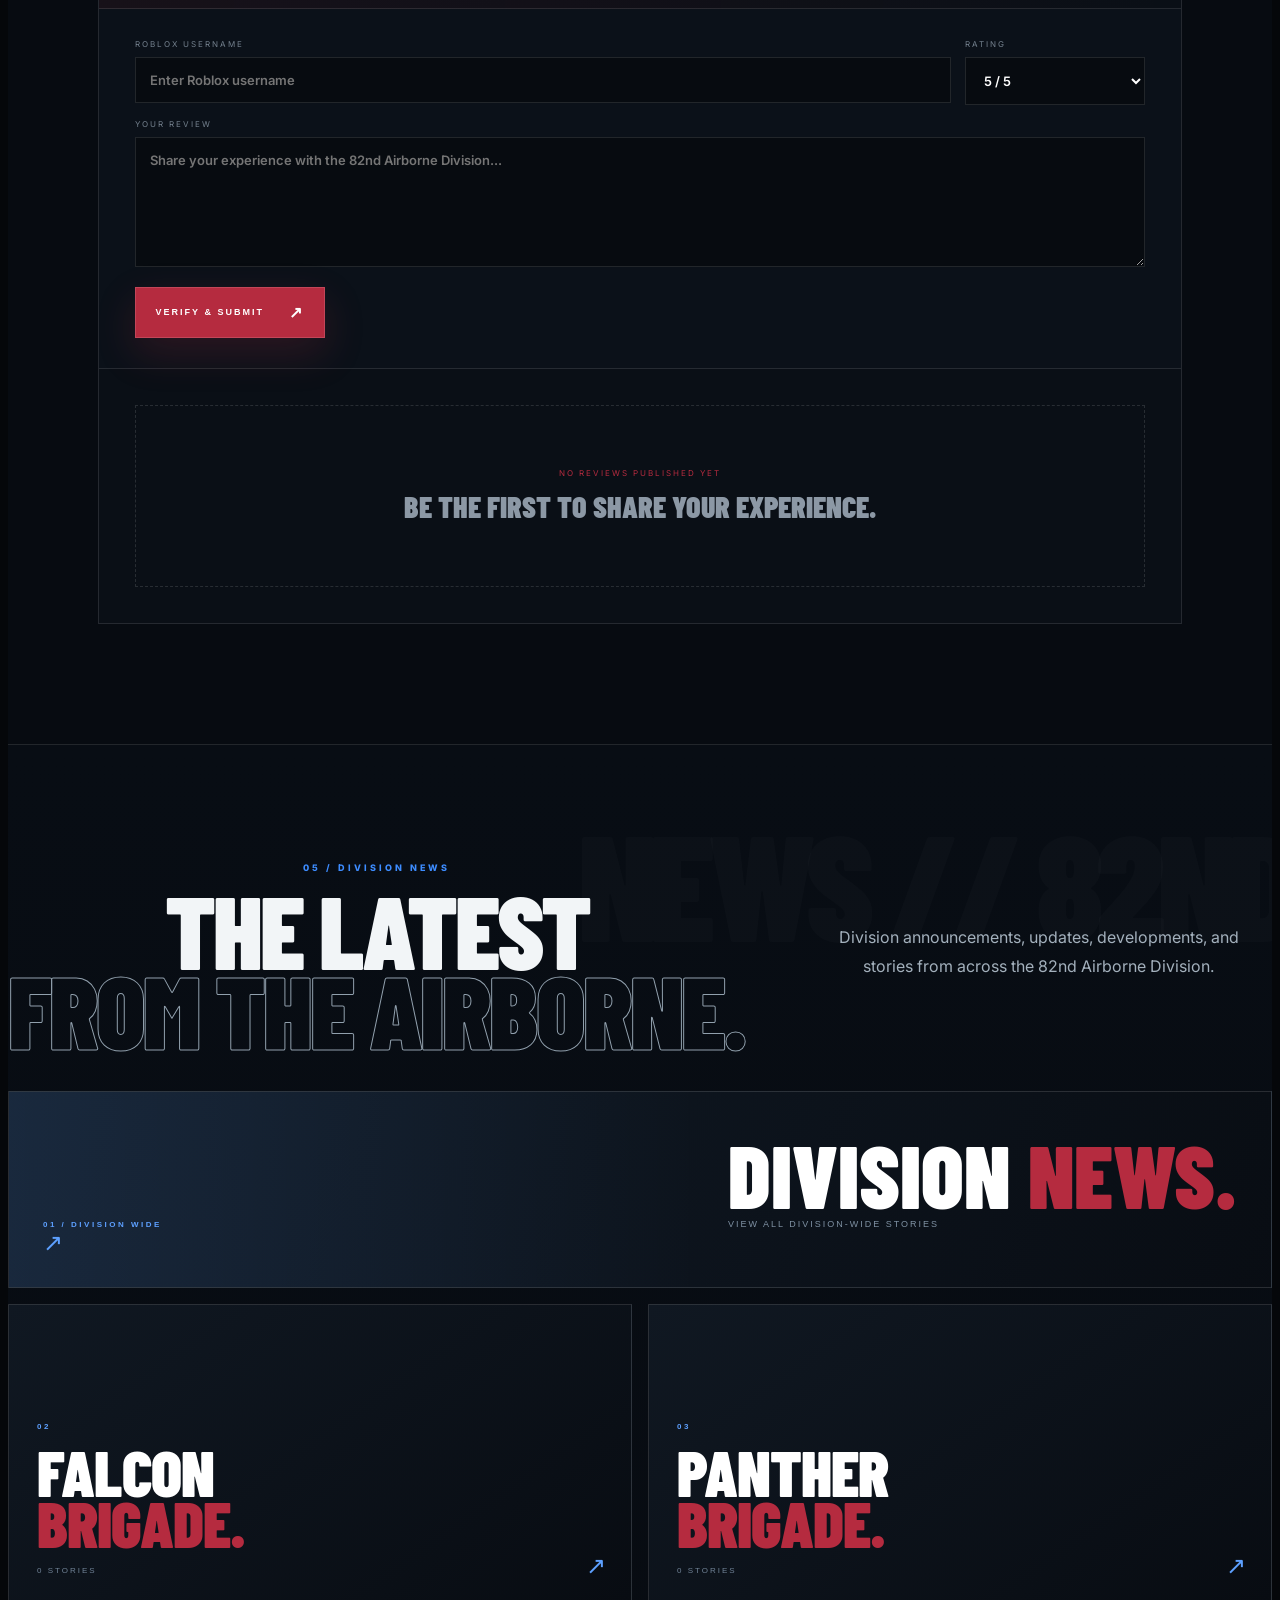
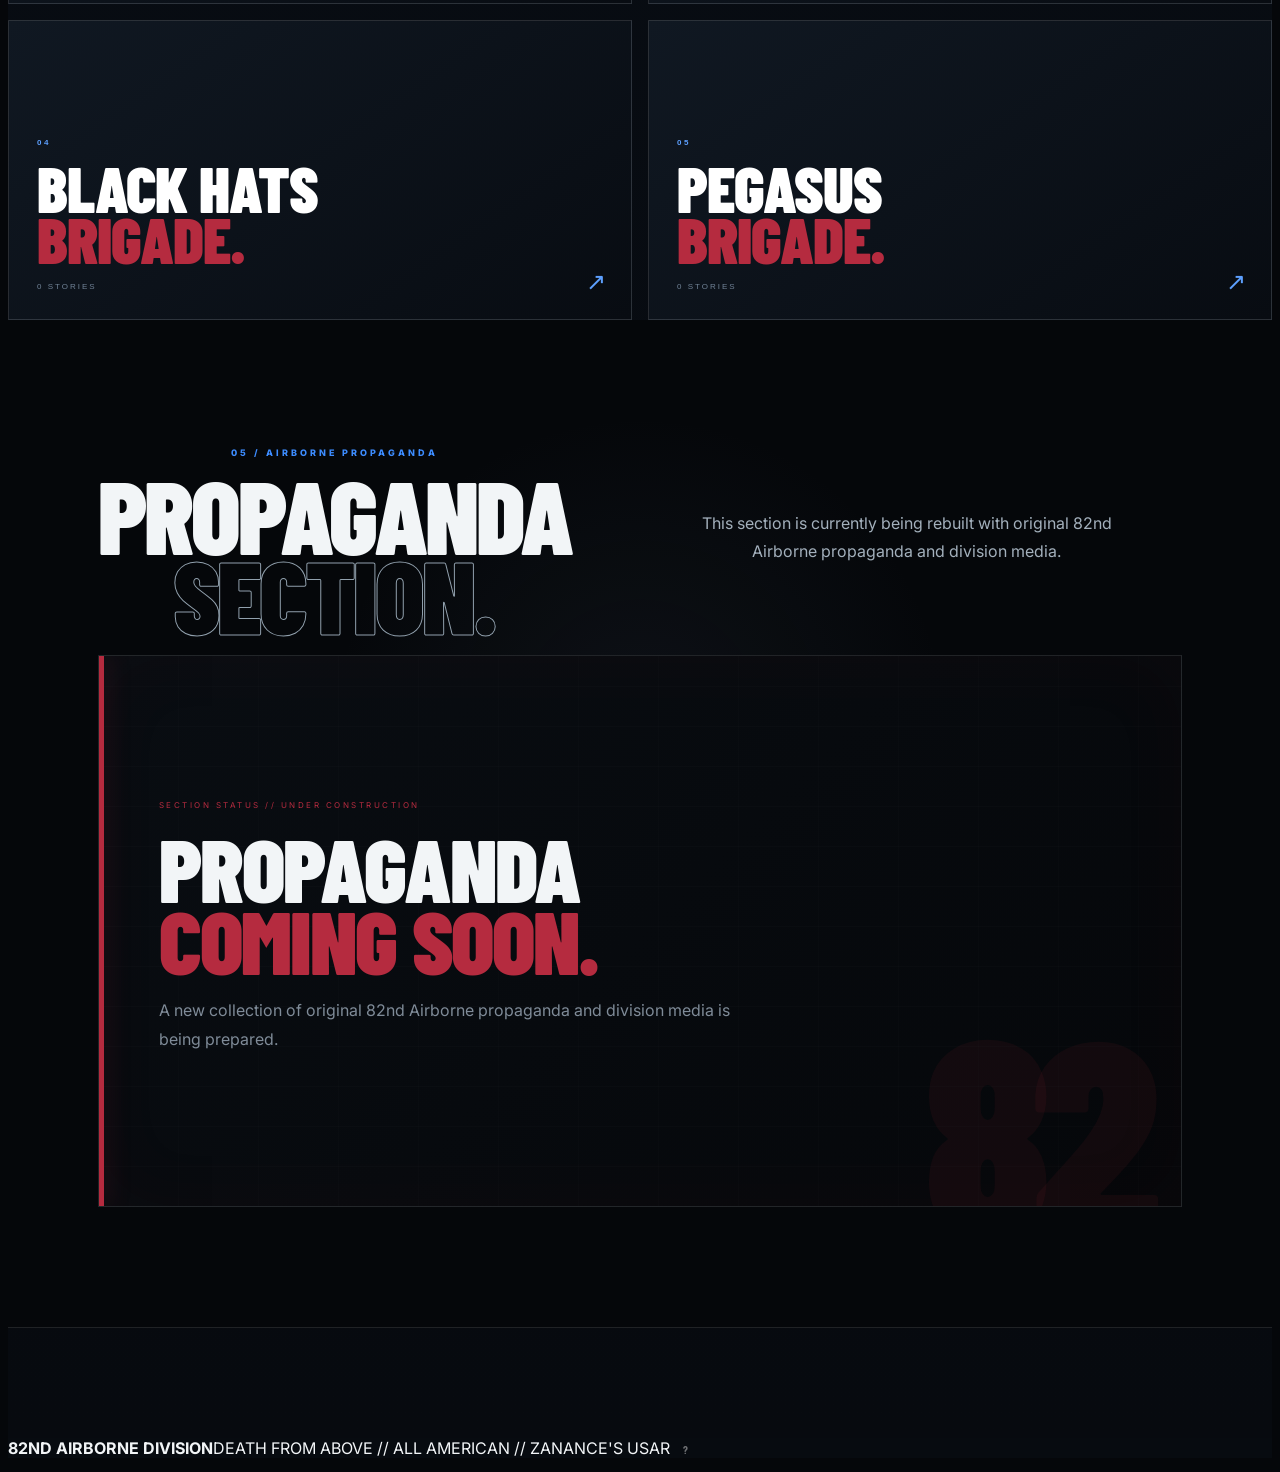
==== commit abe74949: "Remove music button from top navigation" ====
--- a/index.html
+++ b/index.html
@@ -28,7 +28,7 @@
 
 <div class="noise"></div><header class="top">
 <a class="logo" href="index.html"><span>82</span> AIRBORNE</a>
-<nav><a href="#division">DIVISION</a><a href="#brigades">BRIGADES</a><a href="#command">STAFF</a><a href="#news">NEWS</a><a href="#music">MUSIC</a><a href="#propaganda">PROPAGANDA</a><a href="#recruit">JOIN</a><a href="#reviews">REVIEWS</a></nav>
+<nav><a href="#division">DIVISION</a><a href="#brigades">BRIGADES</a><a href="#command">STAFF</a><a href="#news">NEWS</a><a href="#propaganda">PROPAGANDA</a><a href="#recruit">JOIN</a><a href="#reviews">REVIEWS</a></nav>
 <div class="top-right"><i></i> USAR / ONLINE</div>
 </header>
 
